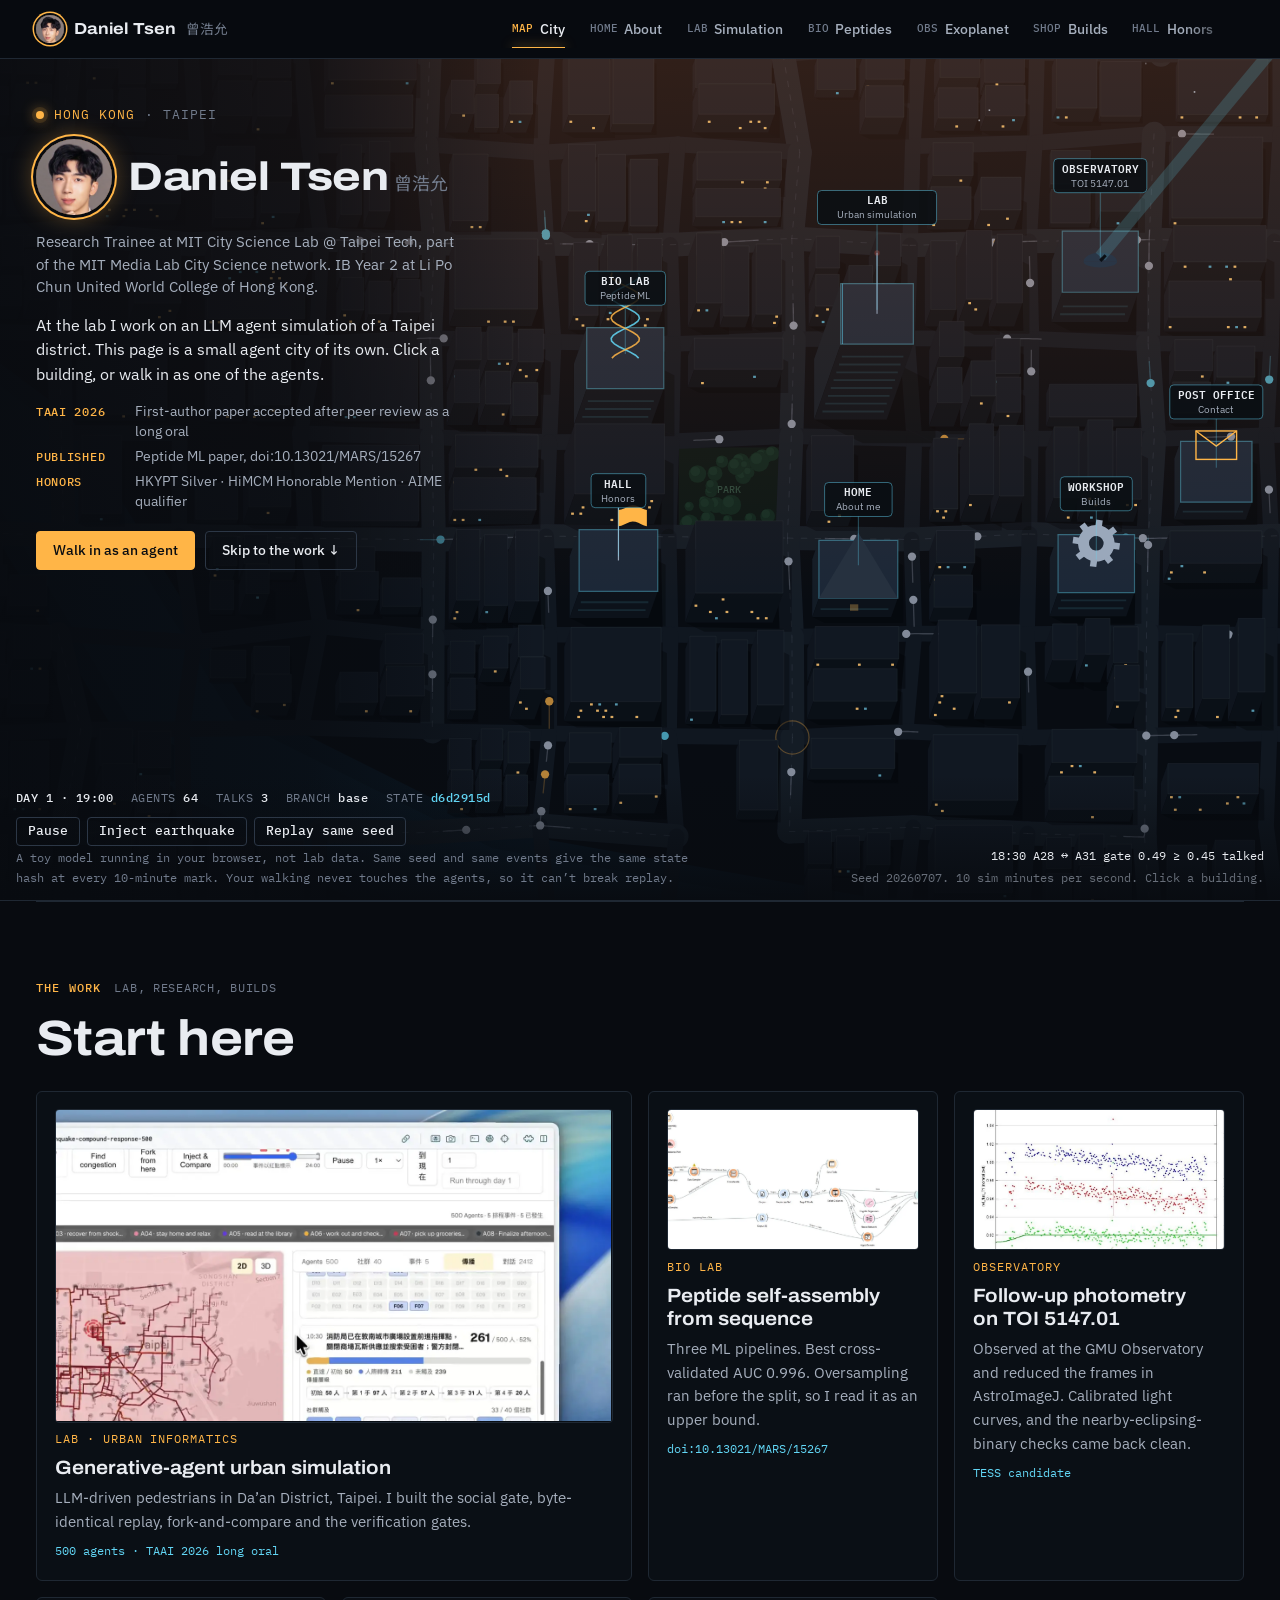
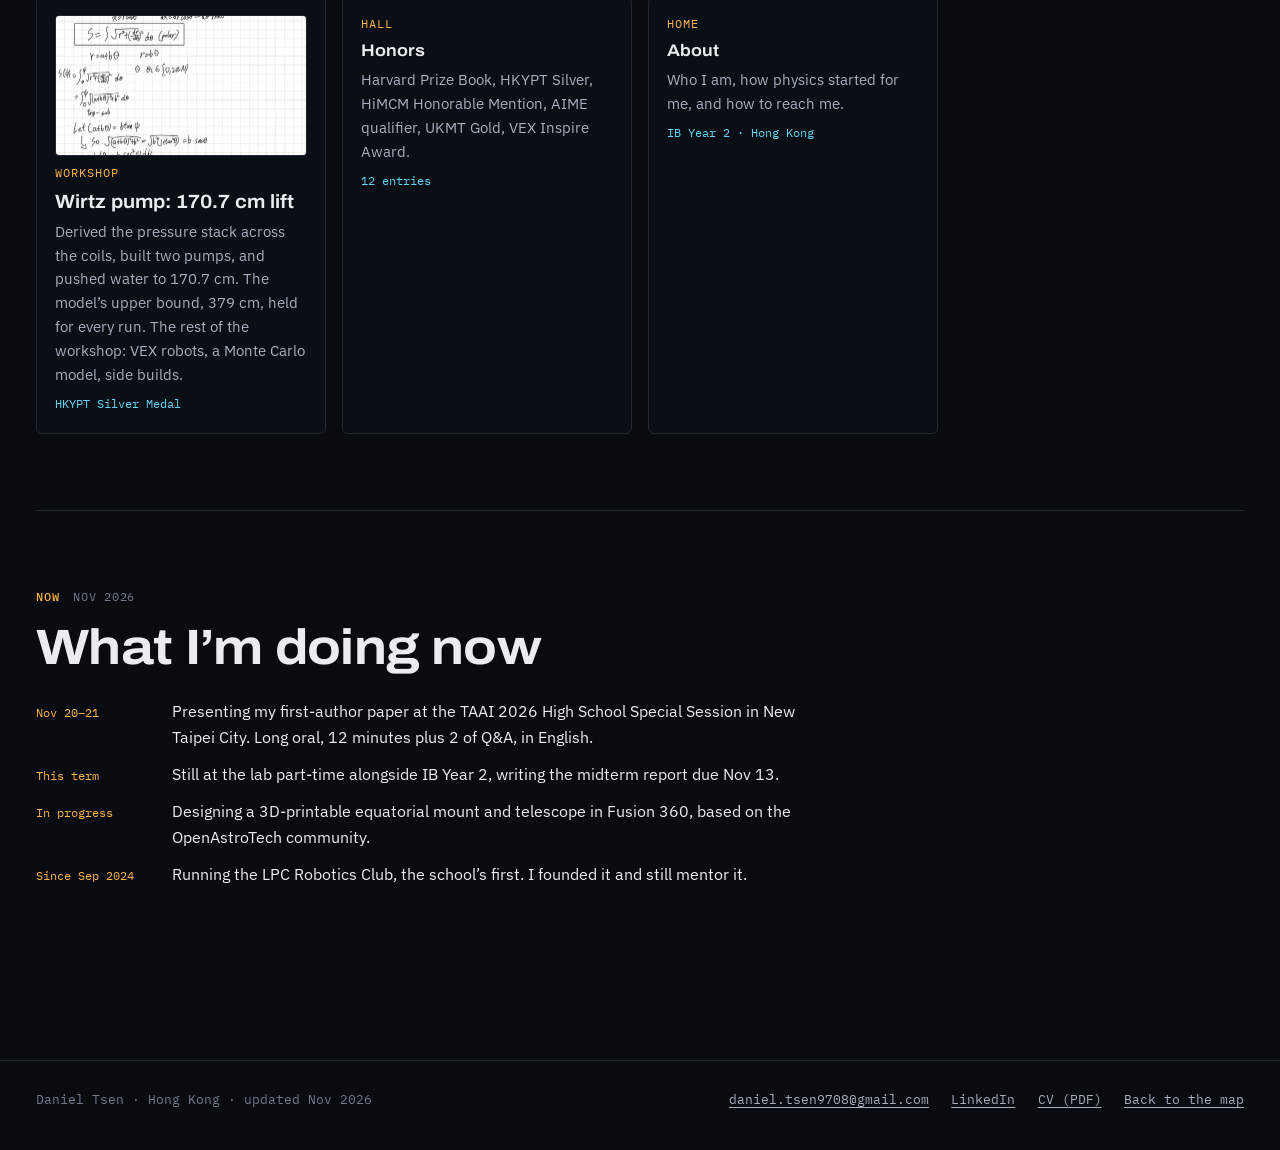
==== index.html @ c6591c85 "Add Harvard Prize Book (2025) to honors and CV Co-Authored-By: Claude Opus 5.5 <noreply@anthropic.co" ====
<!doctype html>
<html lang="en">
<head>
<meta charset="utf-8">
<meta name="viewport" content="width=device-width, initial-scale=1, viewport-fit=cover">
<title>Daniel Tsen</title>
<meta name="description" content="Daniel Tsen (曾浩允). Research Trainee at MIT City Science Lab @ Taipei Tech. LLM agent simulation paper accepted as a long oral at TAAI 2026; peptide ML paper published. A walkable city of my work.">
<meta name="theme-color" content="#080B10">
<meta property="og:type" content="website">
<meta property="og:title" content="Daniel Tsen">
<meta property="og:description" content="Daniel Tsen (曾浩允). Research Trainee at MIT City Science Lab @ Taipei Tech. LLM agent simulation paper accepted as a long oral at TAAI 2026; peptide ML paper published. A walkable city of my work.">
<meta property="og:url" content="https://hammerheadllama.github.io/">
<meta property="og:image" content="https://hammerheadllama.github.io/assets/img/og.jpg">
<meta property="og:image:width" content="1200">
<meta property="og:image:height" content="675">
<meta property="og:image:alt" content="Screen recording frame of the lab simulation with 500 agents">
<meta name="twitter:card" content="summary_large_image">
<link rel="canonical" href="https://hammerheadllama.github.io/">
<link rel="icon" href="data:image/svg+xml,%3Csvg%20xmlns%3D%22http%3A//www.w3.org/2000/svg%22%20viewBox%3D%220%200%2032%2032%22%3E%3Crect%20width%3D%2232%22%20height%3D%2232%22%20rx%3D%226%22%20fill%3D%22%23080B10%22/%3E%3Cpath%20d%3D%22M6%2011h20M6%2021h20M11%206v20M21%206v20%22%20stroke%3D%22%231F2833%22%20stroke-width%3D%222%22/%3E%3Ccircle%20cx%3D%2221%22%20cy%3D%2211%22%20r%3D%224%22%20fill%3D%22%23FFB547%22/%3E%3Ccircle%20cx%3D%2211%22%20cy%3D%2221%22%20r%3D%222.5%22%20fill%3D%22%2362D6F5%22/%3E%3C/svg%3E">
<link rel="preconnect" href="https://fonts.googleapis.com">
<link rel="preconnect" href="https://fonts.gstatic.com" crossorigin>
<link rel="stylesheet" href="https://fonts.googleapis.com/css2?family=Archivo:wdth,wght@100..125,500..800&family=IBM+Plex+Mono:wght@400;500;600&family=IBM+Plex+Sans:ital,wght@0,400;0,500;0,600;1,400&display=swap">
<link rel="stylesheet" href="https://fonts.googleapis.com/css2?family=Noto+Sans+TC:wght@400;500&display=swap&text=%E6%9B%BE%E6%B5%A9%E5%85%81%E8%98%87%E6%98%B1%E9%BD%8A%E5%AE%B6%E5%BA%AD%E6%94%B6%E6%94%AF%E8%AA%BF%E6%9F%A5">
<link rel="stylesheet" href="assets/css/site.css">
</head>
<body>
<a class="sr skip" href="#main">Skip to content</a>
<header class="top">
  <div class="top-in">
    <a class="brand" href="index.html" aria-label="Daniel Tsen, back to the city map"><img class="avatar" src="assets/img/me-face.webp" alt="" width="320" height="320"><b>Daniel Tsen</b><span lang="zh-Hant">曾浩允</span></a>
    <nav class="tabs" aria-label="Pages"><a href="index.html" aria-current="page"><i>MAP</i>City</a><a href="about.html"><i>HOME</i>About</a><a href="simulation.html"><i>LAB</i>Simulation</a><a href="peptides.html"><i>BIO</i>Peptides</a><a href="exoplanet.html"><i>OBS</i>Exoplanet</a><a href="builds.html"><i>SHOP</i>Builds</a><a href="honors.html"><i>HALL</i>Honors</a></nav>
  </div>
</header>
<div class="city-wrap" id="city-wrap">
  <div class="shade" aria-hidden="true"></div>
  <div class="intro">
    <p class="district">Hong Kong <span>· Taipei</span></p>
    <div class="me"><img src="assets/img/me-face.webp" alt="Daniel Tsen" width="320" height="320"><h1>Daniel Tsen<span class="zh" lang="zh-Hant">曾浩允</span></h1></div>
    <p class="role">Research Trainee at MIT City Science Lab @ Taipei Tech, part of the MIT Media Lab City Science network. IB Year 2 at Li Po Chun United World College of Hong Kong.</p>
    <p class="lede">At the lab I work on an LLM agent simulation of a Taipei district. This page is a small agent city of its own. Click a building, or walk in as one of the agents.</p>
    <ul class="proof">
      <li><a href="simulation.html"><b>TAAI 2026</b> First-author paper accepted after peer review as a long oral</a></li>
      <li><a href="peptides.html"><b>Published</b> Peptide ML paper, doi:10.13021/MARS/15267</a></li>
      <li><a href="honors.html"><b>Honors</b> HKYPT Silver · HiMCM Honorable Mention · AIME qualifier</a></li>
    </ul>
    <div class="cta"><button class="btn" id="walk-toggle" type="button" aria-pressed="false">Walk in as an agent</button><a class="btn ghost" href="#start">Skip to the work ↓</a></div>
    <p class="walk-hint" id="walk-hint" hidden><b>WALK MODE</b>Click or tap the map to walk. Arrow keys work too. Walk past other agents: if the social gate scores 0.45 or more, they stop and tell you something. Their lines are canned facts about me.</p>
  </div>
  <div class="canvas-box">
    <canvas id="city" tabindex="0" aria-label="Interactive city map. Press Enter to cycle through buildings, arrow keys to walk. The same pages are linked below the map and in the tabs at the top."></canvas>
    <div id="bpanel" role="region" aria-live="polite" aria-labelledby="bp-title" hidden>
      <button id="bp-close" type="button" aria-label="Close">×</button>
      <p id="bp-kicker"></p>
      <h2 id="bp-title"></h2>
      <p id="bp-text"></p>
      <p id="bp-stat"></p>
      <div class="bp-actions"><a class="btn" id="bp-enter" href="#">Enter</a><button class="btn ghost" id="bp-walk" type="button">Walk there</button></div>
    </div>
  </div>
  <div class="hud">
      <div class="hud-left">
        <div class="hud-stats"><b id="hud-clock">DAY 1 · 18:00</b><span>AGENTS <b id="hud-agents">52</b></span><span>TALKS <b id="hud-talks">0</b></span><span>BRANCH <b id="hud-branch">base</b></span><span>STATE <b id="hud-hash">00000000</b></span></div>
        <div class="hud-btns"><button class="btn small ghost" id="btn-play" type="button">Pause</button><button class="btn small ghost" id="btn-quake" type="button">Inject earthquake</button><button class="btn small ghost" id="btn-replay" type="button">Replay same seed</button><button class="btn small ghost" id="btn-base" type="button" hidden>Back to base</button></div>
        <p class="hud-note">A toy model running in your browser, not lab data. Same seed and same events give the same state hash at every 10-minute mark. Your walking never touches the agents, so it can’t break replay.</p>
      </div>
      <ul id="city-log"></ul>
    </div>
</div>
<main id="main" class="page">
  <section class="block" id="start" aria-labelledby="start-h">
    <div class="label"><b>The work</b>Lab, research, builds</div>
    <div class="body">
      <h2 id="start-h" class="sr">Start here</h2>
      <div class="directory">
        <a class="dir feature" href="simulation.html">
          <video data-auto muted loop playsinline preload="none" width="1280" height="720" poster="assets/video/sim-500-agents-poster.webp" aria-label="Screen recording of the lab simulation with 500 agents"><source src="assets/video/sim-500-agents.mp4" type="video/mp4"></video>
          <span class="k">LAB · URBAN INFORMATICS</span>
          <h3>Generative-agent urban simulation</h3>
          <p>LLM-driven pedestrians in Da’an District, Taipei. I built the social gate, byte-identical replay, fork-and-compare and the verification gates.</p>
          <span class="s">500 agents · TAAI 2026 long oral</span>
        </a>
        <a class="dir" href="peptides.html">
          <img src="assets/img/peptide-workflow.webp" width="1600" height="657" alt="" loading="lazy">
          <span class="k">BIO LAB</span>
          <h3>Peptide self-assembly from sequence</h3>
          <p>Three ML pipelines. Best cross-validated AUC 0.996. Oversampling ran before the split, so I read it as an upper bound.</p>
          <span class="s">doi:10.13021/MARS/15267</span>
        </a>
        <a class="dir" href="exoplanet.html">
          <img src="assets/img/exo-lightcurve.webp" width="722" height="700" alt="" loading="lazy">
          <span class="k">OBSERVATORY</span>
          <h3>Follow-up photometry on TOI 5147.01</h3>
          <p>Observed at the GMU Observatory and reduced the frames in AstroImageJ. Calibrated light curves, and the nearby-eclipsing-binary checks came back clean.</p>
          <span class="s">TESS candidate</span>
        </a>
        <a class="dir" href="builds.html#wirtz">
          <img src="assets/img/pump-notes-1.webp" width="1000" height="1293" alt="" loading="lazy">
          <span class="k">WORKSHOP</span>
          <h3>Wirtz pump: 170.7 cm lift</h3>
          <p>Derived the pressure stack across the coils, built two pumps, and pushed water to 170.7 cm. The model’s upper bound, 379 cm, held for every run. The rest of the workshop: VEX robots, a Monte Carlo model, side builds.</p>
          <span class="s">HKYPT Silver Medal</span>
        </a>
        <a class="dir compact" href="honors.html">
          <span class="k">HALL</span>
          <h3>Honors</h3>
          <p>Harvard Prize Book, HKYPT Silver, HiMCM Honorable Mention, AIME qualifier, UKMT Gold, VEX Inspire Award.</p>
          <span class="s">12 entries</span>
        </a>
        <a class="dir compact" href="about.html">
          <span class="k">HOME</span>
          <h3>About</h3>
          <p>Who I am, how physics started for me, and how to reach me.</p>
          <span class="s">IB Year 2 · Hong Kong</span>
        </a>
      </div>
    </div>
  </section>
  <section class="block" aria-labelledby="now-h">
    <div class="label"><b>Now</b>Nov 2026</div>
    <div class="body">
      <h2 id="now-h" class="sr">What I’m doing now</h2>
      <ul class="now">
        <li><span>Nov 20–21</span><p>Presenting my first-author paper at the TAAI 2026 High School Special Session in New Taipei City. Long oral, 12 minutes plus 2 of Q&amp;A, in English.</p></li>
        <li><span>This term</span><p>Still at the lab part-time alongside IB Year 2, writing the midterm report due Nov 13.</p></li>
        <li><span>In progress</span><p>Designing a 3D-printable equatorial mount and telescope in Fusion 360, based on the OpenAstroTech community.</p></li>
        <li><span>Since Sep 2024</span><p>Running the LPC Robotics Club, the school’s first. I founded it and still mentor it.</p></li>
      </ul>
    </div>
  </section>
</main>
<footer class="foot">
  <div class="foot-in">
    <span>Daniel Tsen · Hong Kong · updated Nov 2026</span>
    <span class="foot-links"><a href="mailto:daniel.tsen9708@gmail.com">daniel.tsen9708@gmail.com</a><a href="https://www.linkedin.com/in/daniel-tsen-28a840286/" data-placeholder rel="noopener">LinkedIn</a><a href="assets/Daniel-Tsen-CV.pdf">CV (PDF)</a><a href="index.html">Back to the map</a></span>
  </div>
</footer>
<dialog id="lightbox" aria-label="Enlarged figure"><button class="btn small ghost" type="button" data-close>Close</button><img alt=""><p></p></dialog>
<script src="assets/js/site.js" defer></script>
<script src="assets/js/city.js" defer></script>
</body>
</html>
---- assets/css/site.css ----
/* Layout concept: a city at night. Every page is a building on one street grid.
   Dark by design (single theme). Amber = you / interactive. Cyan = data. Red = events. */
:root{
  --ground:#080B10;
  --ground-2:#0C1016;
  --panel:rgba(12,16,22,.82);
  --panel-solid:#0E131A;
  --line:#1F2833;
  --line-2:#2C3746;
  --ink:#E9ECF1;
  --ink-2:#A6AFBD;
  --ink-3:#717B8C;
  --amber:#FFB547;
  --amber-soft:rgba(255,181,71,.12);
  --cyan:#62D6F5;
  --cyan-soft:rgba(98,214,245,.10);
  --red:#FF5C4D;
  --display:"Archivo","IBM Plex Sans",system-ui,sans-serif;
  --sans:"IBM Plex Sans","Noto Sans TC",system-ui,-apple-system,"Segoe UI",sans-serif;
  --mono:"IBM Plex Mono","Noto Sans TC",ui-monospace,SFMono-Regular,Menlo,Consolas,monospace;
  --step--1:.8125rem;
  --step-0:1rem;
  --step-1:1.1875rem;
  --step-2:1.5rem;
  --step-3:clamp(1.9rem,4vw,2.6rem);
  --step-4:clamp(2.3rem,6.2vw,4.6rem);
  --r:6px;
  --gutter:max(16px,env(safe-area-inset-left,0px));
  --gutter-r:max(16px,env(safe-area-inset-right,0px));
  color-scheme:dark;
}
*,*::before,*::after{box-sizing:border-box}
html{-webkit-text-size-adjust:100%;scroll-padding-top:120px}
body{margin:0;background:var(--ground);color:var(--ink);font-family:var(--sans);font-size:var(--step-0);line-height:1.62;-webkit-font-smoothing:antialiased;overflow-x:hidden}
body::before{content:"";position:fixed;inset:0 0 auto;height:env(safe-area-inset-top,0px);z-index:60;background:var(--ground)}
img,video{max-width:100%;height:auto;display:block}
a{color:var(--cyan);text-decoration-thickness:1px;text-underline-offset:.2em}
a:hover{color:var(--amber)}
:focus-visible{outline:2px solid var(--amber);outline-offset:3px;border-radius:3px}
[hidden]{display:none!important}
::selection{background:var(--amber);color:#0A0D11}
.sr{position:absolute;width:1px;height:1px;overflow:hidden;clip:rect(0 0 0 0);white-space:nowrap}
.mono{font-family:var(--mono)}
.num{font-family:var(--mono);font-variant-numeric:tabular-nums;white-space:nowrap}
#bg{position:fixed;inset:0;z-index:-1;pointer-events:none}
.vignette{position:fixed;inset:0;z-index:-1;pointer-events:none;background:radial-gradient(120% 80% at 50% 0%,transparent 40%,rgba(4,6,9,.75) 100%)}

/* ---------- Top bar & tabs ---------- */
.top{position:sticky;top:env(safe-area-inset-top,0px);z-index:50;background:rgba(8,11,16,.86);backdrop-filter:blur(10px);-webkit-backdrop-filter:blur(10px);border-bottom:1px solid var(--line)}
.top-in{max-width:1240px;margin:0 auto;padding-left:var(--gutter);padding-right:var(--gutter-r);padding-block:0;display:flex;align-items:center;gap:1.25rem;min-height:58px}
.brand{display:flex;align-items:center;gap:.6rem;text-decoration:none;color:var(--ink);flex:none}
.brand:hover{color:var(--ink)}
.pin{width:22px;height:22px;flex:none}
.brand b{font-family:var(--display);font-stretch:112%;font-weight:700;letter-spacing:.01em;font-size:1rem}
.brand span{font-family:var(--sans);color:var(--ink-3);font-size:.85rem}
.tabs{display:flex;gap:.15rem;overflow-x:auto;scrollbar-width:none;margin-left:auto;min-width:0;-webkit-mask-image:linear-gradient(90deg,#000 92%,transparent);mask-image:linear-gradient(90deg,#000 92%,transparent);padding-right:1.25rem}
.tabs::-webkit-scrollbar{display:none}
.tabs a{flex:none;display:flex;align-items:center;gap:.4rem;font-size:.875rem;font-weight:500;color:var(--ink-2);text-decoration:none;padding:.5rem .7rem;border-radius:4px;position:relative;white-space:nowrap}
.tabs a i{font-style:normal;font-family:var(--mono);font-size:.68rem;color:var(--ink-3)}
.tabs a:hover{color:var(--ink);background:rgba(255,255,255,.04)}
.tabs a[aria-current="page"]{color:var(--ink)}
.tabs a[aria-current="page"]::after{content:"";position:absolute;left:.7rem;right:.7rem;bottom:-1px;height:2px;background:var(--amber);box-shadow:0 0 12px rgba(255,181,71,.7)}
.tabs a[aria-current="page"] i{color:var(--amber)}
@media (max-width:820px){
  .top-in{flex-wrap:wrap;gap:0;min-height:0;padding-block:.4rem 0}
  .brand{padding-block:.35rem}
  .tabs{width:100%;margin-left:0;padding-bottom:.25rem;margin-right:calc(-1 * var(--gutter-r))}
  .tabs a{padding:.45rem .6rem;font-size:.84rem}
}

/* ---------- Page frame ---------- */
.page{max-width:1240px;margin:0 auto;padding-left:var(--gutter);padding-right:var(--gutter-r);padding-block:0 4rem}
.hero{padding-block:clamp(2.5rem,7vw,5rem) 2rem;display:grid;gap:1rem;max-width:62rem}
.district{margin:0;display:flex;align-items:center;gap:.6rem;font-family:var(--mono);font-size:var(--step--1);letter-spacing:.08em;text-transform:uppercase;color:var(--amber)}
.district::before{content:"";width:8px;height:8px;border-radius:50%;background:var(--amber);box-shadow:0 0 0 4px var(--amber-soft),0 0 14px var(--amber)}
.district span{color:var(--ink-3)}
h1,.h1{margin:0;font-family:var(--display);font-stretch:118%;font-weight:750;font-size:var(--step-4);line-height:1.02;letter-spacing:-.01em;text-wrap:balance}
h1 .zh{font-family:var(--sans);font-stretch:100%;font-weight:400;color:var(--ink-3);font-size:.5em;margin-left:.3em;letter-spacing:0;white-space:nowrap}
.lede{margin:0;font-size:clamp(1.08rem,1.6vw,1.3rem);line-height:1.5;color:var(--ink);max-width:46rem}
.meta{margin:0;font-family:var(--mono);font-size:var(--step--1);color:var(--ink-2);line-height:1.7;max-width:60rem}
.meta b{color:var(--ink);font-weight:500}

section.block{padding-block:2.75rem;border-top:1px solid var(--line);display:grid;grid-template-columns:13rem minmax(0,1fr);gap:1rem 2.5rem}
.block > .label{font-family:var(--mono);font-size:var(--step--1);color:var(--ink-3);letter-spacing:.06em;text-transform:uppercase;padding-top:.45rem}
.block > .label b{display:block;color:var(--cyan);font-weight:500;font-size:.95rem;letter-spacing:.02em;text-transform:none;margin-bottom:.15rem}
.block > .body{min-width:0;display:grid;gap:1.25rem;align-content:start}
.block > .full{grid-column:1 / -1;min-width:0}
h2{margin:0;font-family:var(--display);font-stretch:112%;font-weight:700;font-size:var(--step-3);line-height:1.1;letter-spacing:-.005em;text-wrap:balance}
h3{margin:0;font-family:var(--display);font-stretch:108%;font-weight:650;font-size:var(--step-2);line-height:1.2;text-wrap:balance}
p{margin:0}
.prose{display:grid;gap:.9rem;max-width:44rem}
.prose p{color:var(--ink)}
.muted{color:var(--ink-2)}
@media (max-width:820px){
  section.block{grid-template-columns:minmax(0,1fr);gap:.75rem;padding-block:2.25rem}
  .block > .label{padding-top:0}
}

/* ---------- Pieces ---------- */
.stats{display:grid;grid-template-columns:repeat(auto-fit,minmax(10.5rem,1fr));gap:1px;background:var(--line);border:1px solid var(--line);border-radius:var(--r);overflow:hidden}
.stat{background:var(--panel-solid);padding:1rem 1.1rem;display:grid;gap:.2rem}
.stat b{font-family:var(--display);font-stretch:115%;font-weight:700;font-size:clamp(1.5rem,3vw,2.1rem);line-height:1.1;color:var(--ink);font-variant-numeric:tabular-nums}
.stat span{font-size:.85rem;color:var(--ink-2);line-height:1.4}
.stat.sim b::after{content:"sim";font-family:var(--mono);font-size:.6rem;letter-spacing:.06em;color:var(--ink-3);border:1px solid var(--line-2);border-radius:3px;padding:.05rem .3rem;margin-left:.45rem;vertical-align:middle;font-stretch:100%;font-weight:400}

.chips{list-style:none;margin:0;padding:0;display:flex;flex-wrap:wrap;gap:.4rem}
.chips li{font-family:var(--mono);font-size:.78rem;line-height:1.4;color:var(--ink-2);border:1px solid var(--line-2);background:rgba(255,255,255,.02);padding:.2rem .55rem;border-radius:3px}

.panel{background:var(--panel);border:1px solid var(--line);border-radius:var(--r);padding:clamp(1rem,2.4vw,1.6rem);backdrop-filter:blur(6px);-webkit-backdrop-filter:blur(6px);min-width:0}
.grid2{display:grid;grid-template-columns:repeat(2,minmax(0,1fr));gap:1.25rem}
.grid3{display:grid;grid-template-columns:repeat(3,minmax(0,1fr));gap:1.25rem}
@media (max-width:900px){.grid3{grid-template-columns:minmax(0,1fr)}}
@media (max-width:760px){.grid2{grid-template-columns:minmax(0,1fr)}}

/* Log entries: dated stories */
.logs{display:grid;gap:1rem}
.log{border-left:2px solid var(--line-2);padding:.2rem 0 .2rem 1.1rem;display:grid;gap:.4rem;max-width:46rem}
.log time,.log .when{font-family:var(--mono);font-size:var(--step--1);color:var(--amber);letter-spacing:.04em}
.log h3{font-size:1.15rem}
.log p{color:var(--ink)}
.quote{margin:0;font-family:var(--display);font-stretch:110%;font-weight:600;font-size:clamp(1.25rem,2.6vw,1.7rem);line-height:1.3;color:var(--ink);border-left:3px solid var(--amber);padding-left:1rem;max-width:44rem}
.quote cite{display:block;margin-top:.5rem;font-family:var(--mono);font-size:var(--step--1);font-style:normal;font-weight:400;color:var(--ink-3)}
code,kbd{font-family:var(--mono);font-size:.88em;background:rgba(255,255,255,.05);border:1px solid var(--line);padding:.05em .35em;border-radius:3px;color:var(--ink)}

/* Fact rows */
.facts{margin:0;display:grid;grid-template-columns:8.5rem minmax(0,1fr);gap:.85rem 1.5rem;max-width:48rem}
.facts dt{font-family:var(--mono);font-size:var(--step--1);color:var(--ink-3);text-transform:uppercase;letter-spacing:.05em;padding-top:.15rem}
.facts dd{margin:0;min-width:0}
@media (max-width:560px){.facts{grid-template-columns:minmax(0,1fr);gap:.2rem}.facts dd{margin-bottom:.8rem}}

/* Figures */
figure{margin:0;min-width:0;display:grid;gap:.6rem;align-content:start}
figure img,figure video{width:100%;border:1px solid var(--line);border-radius:4px;background:var(--panel-solid)}
img[data-zoom]{cursor:zoom-in}
figcaption{font-size:.86rem;color:var(--ink-2);line-height:1.5;max-width:60ch}
figcaption b{font-family:var(--mono);font-weight:500;color:var(--cyan);margin-right:.45em}
.tag-sim{font-family:var(--mono);font-size:.7rem;letter-spacing:.05em;color:var(--ink-3);border:1px solid var(--line-2);border-radius:3px;padding:.05rem .35rem;margin-left:.35rem;white-space:nowrap}
.figrow{display:grid;gap:1.25rem;grid-template-columns:repeat(auto-fit,minmax(min(100%,17rem),1fr));align-items:start}

/* Buttons */
.btn{display:inline-flex;align-items:center;gap:.5rem;font:500 .9rem/1 var(--sans);color:#0A0D11;background:var(--amber);border:1px solid var(--amber);border-radius:4px;padding:.7rem 1rem;cursor:pointer;text-decoration:none;white-space:nowrap}
.btn:hover{color:#0A0D11;background:#FFC56E}
.btn.ghost{background:transparent;color:var(--ink);border-color:var(--line-2)}
.btn.ghost:hover{border-color:var(--amber);color:var(--amber)}
.btn.small{padding:.45rem .7rem;font-size:.8rem;font-family:var(--mono)}
.btn[aria-pressed="true"]{background:var(--amber-soft);color:var(--amber);border-color:var(--amber)}

/* Links list */
.links{list-style:none;margin:0;padding:0;display:flex;flex-wrap:wrap;gap:.5rem 1.4rem;font-family:var(--mono);font-size:.875rem}
.links .note{color:var(--ink-3)}

/* Next stop */
.next{margin-top:3rem;display:grid;grid-template-columns:repeat(auto-fit,minmax(min(100%,16rem),1fr));gap:1px;background:var(--line);border:1px solid var(--line);border-radius:var(--r);overflow:hidden}
.next a{background:var(--panel-solid);padding:1.2rem 1.3rem;text-decoration:none;color:var(--ink);display:grid;gap:.25rem}
.next a span{font-family:var(--mono);font-size:var(--step--1);color:var(--ink-3);letter-spacing:.05em;text-transform:uppercase}
.next a b{font-family:var(--display);font-stretch:110%;font-weight:700;font-size:1.2rem}
.next a:hover{background:#121922}
.next a:hover b{color:var(--amber)}

/* Footer */
.foot{border-top:1px solid var(--line);margin-top:2rem}
.foot-in{max-width:1240px;margin:0 auto;padding-left:var(--gutter);padding-right:var(--gutter-r);padding-block:1.75rem 2.5rem;display:flex;flex-wrap:wrap;gap:.75rem 2rem;align-items:center;justify-content:space-between;font-family:var(--mono);font-size:var(--step--1);color:var(--ink-3)}
.foot a{color:var(--ink-2)}

/* Lightbox */
#lightbox{border:0;padding:0;background:transparent;max-width:min(96vw,1400px);max-height:94vh;color:var(--ink)}
#lightbox::backdrop{background:rgba(4,6,9,.88);backdrop-filter:blur(4px)}
#lightbox img{max-height:84vh;width:auto;margin:0 auto;border-radius:4px;border:1px solid var(--line-2)}
#lightbox p{margin-top:.6rem;font-size:.9rem;color:var(--ink-2);text-align:center}
#lightbox button{position:fixed;top:max(12px,env(safe-area-inset-top,0px));right:max(12px,env(safe-area-inset-right,0px))}

/* ---------- Widgets ---------- */
.widget{border:1px solid rgba(98,214,245,.28);background:linear-gradient(180deg,rgba(98,214,245,.05),rgba(12,16,22,.88));border-radius:var(--r);padding:clamp(1rem,2.4vw,1.5rem);display:grid;gap:1rem;min-width:0}
.w-head{display:flex;flex-wrap:wrap;justify-content:space-between;gap:.4rem 1rem;font-family:var(--mono);font-size:var(--step--1);color:var(--ink-3);letter-spacing:.04em}
.w-head b{color:var(--cyan);font-weight:500;text-transform:uppercase;letter-spacing:.08em}
.w-note{font-family:var(--mono);font-size:.75rem;color:var(--ink-3)}
input[type=range]{width:100%;accent-color:var(--amber);height:22px}
input[type=text]{width:100%;font:500 .95rem var(--mono);color:var(--ink);background:#0A0E13;border:1px solid var(--line-2);border-radius:4px;padding:.65rem .75rem}
input[type=text]:focus{border-color:var(--amber);outline:none}
.sliders{display:grid;grid-template-columns:repeat(2,minmax(0,1fr));gap:.9rem 1.5rem}
@media (max-width:600px){.sliders{grid-template-columns:minmax(0,1fr)}}
.sliders label{display:grid;gap:.25rem;font-family:var(--mono);font-size:.8rem;color:var(--ink-2)}
.sliders label span{display:flex;justify-content:space-between}
.sliders output{color:var(--ink)}
.formula{font-family:var(--mono);font-size:.82rem;color:var(--ink-2);overflow-x:auto;white-space:nowrap;padding:.6rem .75rem;background:#0A0E13;border:1px solid var(--line);border-radius:4px}
.formula b{color:var(--ink)}
.meter{position:relative;height:14px;background:#0A0E13;border:1px solid var(--line-2);border-radius:3px;overflow:visible}
.meter .fill{position:absolute;inset:0 auto 0 0;width:0;background:var(--line-2);transition:width .2s,background .2s;border-radius:2px}
.pass .meter .fill{background:var(--amber);box-shadow:0 0 14px rgba(255,181,71,.6)}
.meter .thr{position:absolute;top:-6px;bottom:-6px;left:45%;width:2px;background:var(--red)}
.meter .thr span{position:absolute;top:-1.35rem;left:50%;transform:translateX(-50%);font-family:var(--mono);font-size:.7rem;color:var(--red)}
.verdict{font-family:var(--mono);font-size:.88rem;color:var(--ink-2);min-height:1.5em}
.pass .verdict{color:var(--amber)}
.presets{display:flex;flex-wrap:wrap;gap:.5rem}
.hash{font-family:var(--mono);font-size:.82rem;word-break:break-all;color:var(--cyan);background:#0A0E13;border:1px solid var(--line);border-radius:4px;padding:.6rem .75rem}
#h-state{font-family:var(--mono);font-size:.85rem}
#h-state.hit{color:var(--amber)} #h-state.miss{color:var(--ink-2)}
.kmers{list-style:none;margin:0;padding:0;display:flex;flex-wrap:wrap;gap:.35rem;max-height:13rem;overflow:auto}
.kmers li{font-family:var(--mono);font-size:.82rem;display:flex;gap:.35rem;align-items:baseline;border:1px solid rgba(98,214,245,.3);background:var(--cyan-soft);border-radius:3px;padding:.15rem .45rem;animation:pop .35s both}
.kmers li b{color:var(--ink);font-weight:500;letter-spacing:.06em}
.kmers li span{color:var(--ink-3);font-size:.72rem}
@keyframes pop{from{transform:translateY(4px)}to{transform:none}}
.seg{display:inline-flex;border:1px solid var(--line-2);border-radius:4px;overflow:hidden}
.seg button{font:500 .8rem var(--mono);color:var(--ink-2);background:transparent;border:0;padding:.45rem .8rem;cursor:pointer}
.seg button[aria-pressed="true"]{background:var(--amber);color:#0A0D11}
#transit{width:100%;height:clamp(300px,42vw,380px);display:block;border-radius:4px;background:radial-gradient(80% 90% at 20% 50%,#0E1520,#070A0E)}
@media (max-width:560px){#transit{height:440px}}
.readout{display:flex;flex-wrap:wrap;gap:.5rem 1.5rem;font-family:var(--mono);font-size:.85rem;color:var(--ink-2)}
.readout b{color:var(--ink);font-weight:500}

/* Steps (real sequences only) */
.steps{list-style:none;margin:0;padding:0;counter-reset:s;display:grid;gap:.75rem;max-width:46rem}
.steps li{counter-increment:s;display:grid;grid-template-columns:2.2rem minmax(0,1fr);gap:.75rem;align-items:baseline}
.steps li::before{content:counter(s,decimal-leading-zero);font-family:var(--mono);font-size:.8rem;color:var(--cyan);border:1px solid rgba(98,214,245,.35);border-radius:3px;text-align:center;padding:.05rem 0}

/* Tables */
.tbl{width:100%;border-collapse:collapse;font-size:.92rem}
.tbl-wrap{overflow-x:auto;border:1px solid var(--line);border-radius:var(--r)}
.tbl th,.tbl td{text-align:left;padding:.7rem .9rem;border-bottom:1px solid var(--line);vertical-align:baseline}
.tbl th{font-family:var(--mono);font-weight:500;font-size:.75rem;color:var(--ink-3);text-transform:uppercase;letter-spacing:.06em;background:var(--panel-solid)}
.tbl tr:last-child td{border-bottom:0}
.tbl td.n{font-family:var(--mono);font-variant-numeric:tabular-nums}

/* ---------- Home (city) ---------- */
.city-wrap{position:relative;height:calc(100svh - 58px - env(safe-area-inset-top,0px));min-height:600px;max-height:980px;overflow:hidden;border-bottom:1px solid var(--line);background:#080B10}
#city{display:block;touch-action:manipulation}
#city:focus-visible{outline:2px solid var(--amber);outline-offset:-2px}
.intro{position:absolute;top:clamp(1.5rem,5vh,3.5rem);left:max(24px,calc((100vw - 1240px)/2 + 16px));width:min(400px,34vw);display:grid;gap:.9rem;z-index:3;pointer-events:none}
.intro > *{pointer-events:auto}
.intro h1{font-size:clamp(2.2rem,4vw,3.4rem)}
.intro .lede{font-size:1.02rem;color:var(--ink)}
.intro .role{font-size:.95rem;color:var(--ink-2);margin:0;line-height:1.5}
.intro .cta{display:flex;flex-wrap:wrap;gap:.6rem;margin-top:.3rem}
.hud{position:absolute;left:0;right:0;bottom:0;z-index:3;display:flex;flex-wrap:wrap;align-items:flex-end;justify-content:space-between;gap:.6rem 1rem;padding-left:var(--gutter);padding-right:var(--gutter-r);padding-block:.8rem;background:linear-gradient(0deg,rgba(8,11,16,.94),rgba(8,11,16,0));pointer-events:none}
.hud > *{pointer-events:auto}
.hud-stats{display:flex;flex-wrap:wrap;gap:.3rem 1.1rem;font-family:var(--mono);font-size:.76rem;color:var(--ink-3);letter-spacing:.04em}
.hud-stats b{color:var(--ink);font-weight:500}
#hud-hash{color:var(--cyan)}
.hud-btns{display:flex;flex-wrap:wrap;gap:.4rem;margin-top:.45rem}
.hud-left{display:grid;gap:.15rem}
.hud-note{font-family:var(--mono);font-size:.75rem;color:var(--ink-3);max-width:44rem}
#city-log{list-style:none;margin:0;padding:0;font-family:var(--mono);font-size:.75rem;color:var(--ink-2);text-align:right;display:grid;gap:.15rem;max-width:min(520px,100%)}
#city-log li:first-child{color:var(--ink)}
#city-log li:not(:first-child){opacity:.6}
.walk-hint{margin:0;font-size:.85rem;line-height:1.45;color:var(--ink);background:rgba(10,14,19,.92);border:1px solid var(--amber);border-radius:var(--r);padding:.7rem .85rem}
.walk-hint b{color:var(--amber);font-family:var(--mono);font-weight:500;font-size:.75rem;letter-spacing:.06em;display:block;margin-bottom:.2rem}
#bpanel{position:absolute;z-index:4;top:clamp(1.5rem,5vh,3.5rem);left:max(24px,calc((100vw - 1240px)/2 + 16px));width:min(400px,34vw);background:var(--panel-solid);border:1px solid var(--amber);border-radius:var(--r);padding:1.1rem 1.15rem 1.15rem;display:grid;gap:.6rem;box-shadow:0 18px 50px rgba(0,0,0,.55),0 0 0 4px rgba(255,181,71,.07)}
#bpanel.pop{animation:panel .28s cubic-bezier(.2,.8,.2,1)}
@keyframes panel{from{transform:translateY(8px) scale(.98)}to{transform:none}}
#bp-kicker{font-family:var(--mono);font-size:.72rem;letter-spacing:.08em;color:var(--amber)}
#bp-title{font-size:1.25rem}
#bp-text{font-size:.92rem;color:var(--ink)}
#bp-stat{font-family:var(--mono);font-size:.78rem;color:var(--cyan)}
.bp-actions{display:flex;flex-wrap:wrap;gap:.5rem;margin-top:.2rem}
#bp-close{position:absolute;top:.5rem;right:.5rem;background:transparent;border:0;color:var(--ink-3);font-size:1.3rem;line-height:1;cursor:pointer;padding:.3rem .45rem}
#bp-close:hover{color:var(--amber)}
.city-wrap.walking #city{cursor:crosshair}
@media (max-width:999px){
  .city-wrap{height:auto;min-height:0;max-height:none;display:flex;flex-direction:column}
  .intro{position:static;width:auto;padding-left:var(--gutter);padding-right:var(--gutter-r);padding-block:1.6rem 1rem}
  .canvas-box{position:relative;height:min(calc(100svh - 150px),560px);min-height:360px}
  .hud .btn.small{min-height:40px}
  #bp-close{min-width:44px;min-height:44px}
  .hud{position:static;background:none;padding-block:.6rem 1rem}
  #city-log{text-align:left}
  #bpanel{position:fixed;top:auto;bottom:max(12px,env(safe-area-inset-bottom,0px));left:var(--gutter);right:var(--gutter-r);width:auto;z-index:70}
  .shade{display:none}
}
.shade{position:absolute;inset:0;z-index:2;pointer-events:none;background:linear-gradient(90deg,rgba(8,11,16,.92) 0,rgba(8,11,16,.7) 24%,rgba(8,11,16,0) 42%)}
@media (min-width:1000px){.canvas-box{position:absolute;inset:0}}
.canvas-box{overflow:hidden}

.directory{display:grid;grid-template-columns:repeat(auto-fill,minmax(min(100%,17rem),1fr));gap:1rem}
.dir{position:relative;display:grid;align-content:start;gap:.45rem;text-decoration:none;color:var(--ink);background:var(--panel);border:1px solid var(--line);border-radius:var(--r);padding:1.1rem 1.15rem 1.2rem;transition:border-color .2s,transform .2s;overflow:hidden}
.dir:hover{border-color:var(--amber);color:var(--ink);transform:translateY(-2px)}
.dir .k{font-family:var(--mono);font-size:.72rem;letter-spacing:.08em;color:var(--amber)}
.dir h3{font-size:1.2rem}
.dir p{font-size:.92rem;color:var(--ink-2)}
.dir .s{font-family:var(--mono);font-size:.76rem;color:var(--cyan)}
.dir video,.dir img{border-radius:4px;border:1px solid var(--line);aspect-ratio:16/9;object-fit:cover;width:100%}
.dir.feature{grid-column:span 2}
@media (max-width:700px){.dir.feature{grid-column:auto}}
.now{list-style:none;margin:0;padding:0;display:grid;gap:.7rem;max-width:48rem}
.now li{display:grid;grid-template-columns:7.5rem minmax(0,1fr);gap:1rem;align-items:baseline}
.now li span{font-family:var(--mono);font-size:.78rem;color:var(--amber)}
@media (max-width:560px){.now li{grid-template-columns:minmax(0,1fr);gap:.1rem}}

/* ---------- About ---------- */
.portrait{position:relative;aspect-ratio:4/5;width:100%;max-width:340px;border-radius:var(--r);overflow:hidden;border:1px solid var(--line-2);background:radial-gradient(90% 80% at 50% 20%,#162030,#0A0E13)}
.portrait img{width:100%;height:100%;object-fit:cover}
.portrait .mono-fallback{position:absolute;inset:0;display:grid;place-items:center;align-content:center;gap:.6rem;text-align:center;color:var(--ink-3);font-family:var(--mono);font-size:.75rem}
.portrait .mono-fallback b{font-family:var(--display);font-stretch:125%;font-weight:800;font-size:4.5rem;color:var(--ink);letter-spacing:.02em}
.portrait::after{content:"";position:absolute;inset:0;pointer-events:none;box-shadow:inset 0 0 0 1px rgba(255,181,71,.15)}
.about-top{display:grid;grid-template-columns:minmax(0,340px) minmax(0,1fr);gap:clamp(1.5rem,4vw,3.5rem);align-items:start;padding-block:clamp(2.5rem,6vw,4.5rem) 2.5rem}
@media (max-width:760px){.about-top{grid-template-columns:minmax(0,1fr)}.portrait{max-width:260px}}
.mail{display:flex;flex-wrap:wrap;align-items:center;gap:.75rem 1rem}
.mail a{font-family:var(--mono);font-size:clamp(1rem,2.6vw,1.35rem);word-break:break-all}

/* ---------- Builds ---------- */
.filters{display:flex;flex-wrap:wrap;gap:.4rem;align-items:center}
.filters .count{font-family:var(--mono);font-size:.78rem;color:var(--ink-3);margin-left:.4rem}
.cards{display:grid;grid-template-columns:repeat(auto-fill,minmax(min(100%,22rem),1fr));gap:1.25rem;align-items:start}
.card{background:var(--panel);border:1px solid var(--line);border-radius:var(--r);padding:1.25rem 1.3rem 1.35rem;display:grid;gap:.75rem;min-width:0}
.card.wide{grid-column:1 / -1}
.card .k{font-family:var(--mono);font-size:.72rem;letter-spacing:.06em;color:var(--ink-3);display:flex;flex-wrap:wrap;gap:.3rem .8rem}
.card .k b{color:var(--amber);font-weight:500}
.card p{font-size:.95rem}
.card .held{font-size:.86rem;color:var(--ink-2);border-left:2px solid var(--line-2);padding-left:.8rem}
.thumbs{display:grid;grid-template-columns:repeat(auto-fit,minmax(min(100%,9rem),1fr));gap:.6rem}
.thumbs img{aspect-ratio:3/4;object-fit:cover;width:100%;border-radius:4px;border:1px solid var(--line)}
.thumbs.land img{aspect-ratio:4/3}

/* ---------- Honors board ---------- */
.board{background:#06080B;border:1px solid var(--line-2);border-radius:var(--r);overflow:hidden;box-shadow:inset 0 0 0 4px #0B0F14}
.board-head{display:flex;flex-wrap:wrap;justify-content:space-between;gap:.5rem 1rem;padding:.9rem 1.1rem;border-bottom:1px solid var(--line-2);font-family:var(--mono);font-size:.78rem;color:var(--amber);letter-spacing:.1em;text-transform:uppercase}
.board-head span{color:var(--ink-3)}
.board table{width:100%;border-collapse:collapse}
.board th{font-family:var(--mono);font-size:.7rem;font-weight:500;color:var(--ink-3);text-align:left;letter-spacing:.1em;text-transform:uppercase;padding:.65rem 1.1rem;border-bottom:1px solid var(--line)}
.board td{padding:.85rem 1.1rem;border-bottom:1px solid #141A22;vertical-align:baseline}
.board tr:last-child td{border-bottom:0}
.board tbody tr{transition:background .15s}
.board tbody tr:hover,.board tbody tr:focus-within{background:rgba(255,181,71,.05)}
.board .yr{font-family:var(--mono);font-size:.82rem;color:var(--ink-2);white-space:nowrap;font-variant-numeric:tabular-nums}
.board .ev{font-weight:500}
.board .ev small{display:block;font-weight:400;color:var(--ink-3);font-size:.82rem}
.flap{font-family:var(--mono);font-weight:500;color:var(--amber);letter-spacing:.06em;text-transform:uppercase;font-size:.86rem}
@media (max-width:640px){
  .board thead{display:none}
  .board tr{display:grid;grid-template-columns:4.5rem minmax(0,1fr);gap:.15rem .75rem;padding:.8rem 1rem;border-bottom:1px solid #141A22}
  .board td{padding:0;border:0}
  .board td.res{grid-column:2}
}

@media (prefers-reduced-motion:reduce){*,*::before,*::after{animation:none!important;transition:none!important;scroll-behavior:auto!important}}
.skip:focus{position:fixed;top:8px;left:8px;width:auto;height:auto;clip:auto;z-index:100;background:var(--amber);color:#0A0D11;padding:.5rem .8rem;border-radius:4px;white-space:normal}
#bp-title{font-size:1.25rem}

/* review fixes */
.panel-open .intro{visibility:hidden}
.proof{list-style:none;margin:.1rem 0 0;padding:0;display:grid;gap:.35rem}
.proof a{display:flex;gap:.6rem;align-items:baseline;text-decoration:none;color:var(--ink-2);font-size:.88rem;line-height:1.4}
.proof a:hover{color:var(--ink)}
.proof b{flex:none;min-width:5.6rem;font-family:var(--mono);font-weight:500;font-size:.72rem;letter-spacing:.06em;text-transform:uppercase;color:var(--amber)}
.dir.compact h3{font-size:1.05rem}
.figrow img{max-height:34rem;object-fit:contain}
.card[id]{scroll-margin-top:130px}
@media (max-width:999px){.proof b{min-width:5rem}}
.tbl{min-width:36rem}

/* ============ v3: editorial pass ============ */
/* Sections read as one column: small kicker, big heading, wide figures. */
section.block{grid-template-columns:minmax(0,1fr);gap:1rem;padding-block:clamp(2.75rem,6vw,4.75rem)}
.block > .label{padding-top:0;display:flex;flex-wrap:wrap;gap:.2rem .8rem;align-items:baseline;font-size:.75rem;letter-spacing:.06em}
.block > .label b{display:inline;margin:0;color:var(--amber);font-size:.75rem;letter-spacing:.1em;text-transform:uppercase;font-weight:500}
.block > .body{gap:1.6rem}
.block .body > h2.sr,.block .body > h2{position:static;width:auto;height:auto;overflow:visible;clip:auto;white-space:normal;font-size:clamp(1.9rem,4.4vw,3.1rem);line-height:1.04;letter-spacing:-.012em;max-width:22ch}
.prose{font-size:1.06rem}
.prose p{line-height:1.68}
h3{font-size:clamp(1.15rem,2vw,1.4rem)}

/* avatar + agent-style name block */
.brand .avatar{width:28px;height:28px;border-radius:50%;object-fit:cover;object-position:50% 30%;box-shadow:0 0 0 2px var(--ground),0 0 0 3.5px var(--amber)}
.me{display:flex;align-items:center;gap:1rem}
.me img{width:clamp(56px,6vw,76px);height:clamp(56px,6vw,76px);border-radius:50%;object-fit:cover;object-position:50% 28%;flex:none;box-shadow:0 0 0 3px var(--ground),0 0 0 5px var(--amber),0 0 26px rgba(255,181,71,.45)}
.cta-row{display:flex;flex-wrap:wrap;gap:.6rem}
.foot-links{display:flex;flex-wrap:wrap;gap:.4rem 1.4rem}

/* About portrait */
.portrait{aspect-ratio:auto;max-width:360px;margin:0;border:0;background:none;border-radius:10px;overflow:hidden;position:relative;box-shadow:0 30px 60px rgba(0,0,0,.45)}
.portrait img{width:100%;height:auto;display:block;filter:saturate(.95) contrast(1.02)}
.portrait::after{content:"";position:absolute;inset:0;border-radius:10px;box-shadow:inset 0 0 0 1px rgba(255,181,71,.22);background:linear-gradient(180deg,transparent 65%,rgba(8,11,16,.35))}
.about-top{align-items:center}

/* Off the clock */
.hobbies{display:grid;grid-template-columns:repeat(4,minmax(0,1fr));gap:1rem;grid-auto-flow:dense}
.hob{position:relative;background:linear-gradient(160deg,#111821,#0B0F14);border:1px solid var(--line);border-radius:10px;padding:1.2rem 1.2rem 1.3rem;display:grid;gap:.4rem;align-content:end;min-height:12rem;overflow:hidden;transition:transform .25s,border-color .25s}
.hob:hover{transform:translateY(-3px) rotate(-.3deg);border-color:var(--amber)}
.hob-wide{grid-column:span 2;grid-row:span 2;align-content:start}
.hob-photo{grid-row:span 2;padding:0;align-content:stretch}
.hob-photo img{width:100%;height:100%;object-fit:cover;min-height:18rem}
.hob-photo .hob-k,.hob-photo h3{position:absolute;left:1.1rem;z-index:1;margin:0}
.hob-photo .hob-k{bottom:3.1rem}.hob-photo h3{bottom:1.1rem}
.hob-photo::after{content:"";position:absolute;inset:40% 0 0;background:linear-gradient(0deg,rgba(8,11,16,.92),transparent);pointer-events:none}
.hob-big{margin:0;font-family:var(--display);font-stretch:125%;font-weight:800;font-size:clamp(1.8rem,3.4vw,2.6rem);line-height:1;letter-spacing:-.01em;background:linear-gradient(90deg,var(--amber),#FFD9A0);-webkit-background-clip:text;background-clip:text;color:transparent}
.hob-k{margin:0;font-family:var(--mono);font-size:.72rem;letter-spacing:.08em;text-transform:uppercase;color:var(--cyan)}
.hob .muted{font-size:.9rem}
.hob-video{display:grid;gap:.4rem}
.hob-video video{width:100%;border-radius:6px;border:1px solid var(--line-2)}
@media (max-width:900px){.hobbies{grid-template-columns:repeat(2,minmax(0,1fr))}.hob-wide{grid-column:1 / -1;grid-row:auto}.hob-photo{grid-row:span 2}}
@media (max-width:520px){.hobbies{grid-template-columns:minmax(0,1fr)}.hob-photo{grid-row:auto}}

/* Workshop photo reel */
.reel{position:relative;overflow:hidden;padding-block:.5rem 2rem;-webkit-mask-image:linear-gradient(90deg,transparent,#000 6%,#000 94%,transparent);mask-image:linear-gradient(90deg,transparent,#000 6%,#000 94%,transparent)}
.reel-track{display:flex;gap:14px;width:max-content;animation:reel 70s linear infinite}
.reel-dup{display:contents}
.reel img{height:clamp(170px,22vw,250px);width:auto;border-radius:8px;border:1px solid var(--line);background:#fff;object-fit:cover}
.reel:hover .reel-track{animation-play-state:paused}
@keyframes reel{to{transform:translateX(-50%)}}
@media (prefers-reduced-motion:reduce){.reel{overflow-x:auto}.reel-dup{display:none}}

/* Feature sections */
.split{display:grid;grid-template-columns:minmax(0,1.15fr) minmax(0,1fr);gap:clamp(1.25rem,3vw,2.75rem);align-items:start}
.stack{display:grid;gap:1.1rem;min-width:0}
@media (max-width:900px){.split{grid-template-columns:minmax(0,1fr)}}
.split .prose h3{margin-top:.2rem}
.gallery{display:grid;gap:.9rem;min-width:0}
.gallery.g2{grid-template-columns:repeat(2,minmax(0,1fr))}
.gallery.g3{grid-template-columns:repeat(3,minmax(0,1fr))}
.gallery.g4{grid-template-columns:repeat(4,minmax(0,1fr))}
@media (max-width:760px){.gallery.g3,.gallery.g4{grid-template-columns:repeat(2,minmax(0,1fr))}}
.shot{margin:0;display:grid;gap:.4rem;align-content:start}
.shot img{width:100%;aspect-ratio:3/4;object-fit:cover;border-radius:6px;border:1px solid var(--line);background:#fff;transition:transform .3s}
.shot:hover img{transform:scale(1.015)}
.shot.chart img{aspect-ratio:auto;object-fit:contain;padding:.4rem}
.gallery.g3 .shot img{aspect-ratio:auto}
.shot figcaption{font-size:.8rem;color:var(--ink-3)}
.formula.big{font-size:clamp(1rem,2vw,1.25rem);padding:1rem 1.1rem;color:var(--ink);white-space:normal}
.feature + .feature{border-top-style:dashed}
.feature .stats{grid-template-columns:repeat(auto-fit,minmax(9rem,1fr))}

/* Peptide hero animation */
.hero-canvas{margin:.5rem 0 0;display:grid;gap:.35rem}
#pep-hero{width:100%;height:clamp(140px,18vw,210px);display:block;border-radius:8px;background:radial-gradient(60% 90% at 50% 50%,rgba(98,214,245,.07),transparent)}
.hob-wide:not(:has(.hob-video.on)){grid-row:auto}
.card .thumbs img{max-height:240px}
.intro .me h1{font-size:clamp(2rem,3.1vw,2.9rem);white-space:nowrap}
.intro .me h1 .zh{font-size:.45em}
@media (min-width:1000px){.intro{width:min(430px,35vw)}}
.hob-lang{grid-column:span 2;min-height:0;display:flex;flex-wrap:wrap;align-items:baseline;gap:.4rem 1.2rem}
.hob-lang .muted{flex:1 1 20rem}
.feature .stat b{white-space:nowrap;font-size:clamp(1.4rem,2.4vw,1.9rem)}
.hob-chair{grid-row:span 2;align-content:start;gap:.5rem}
.hob-chair video{max-height:26rem;object-fit:cover}
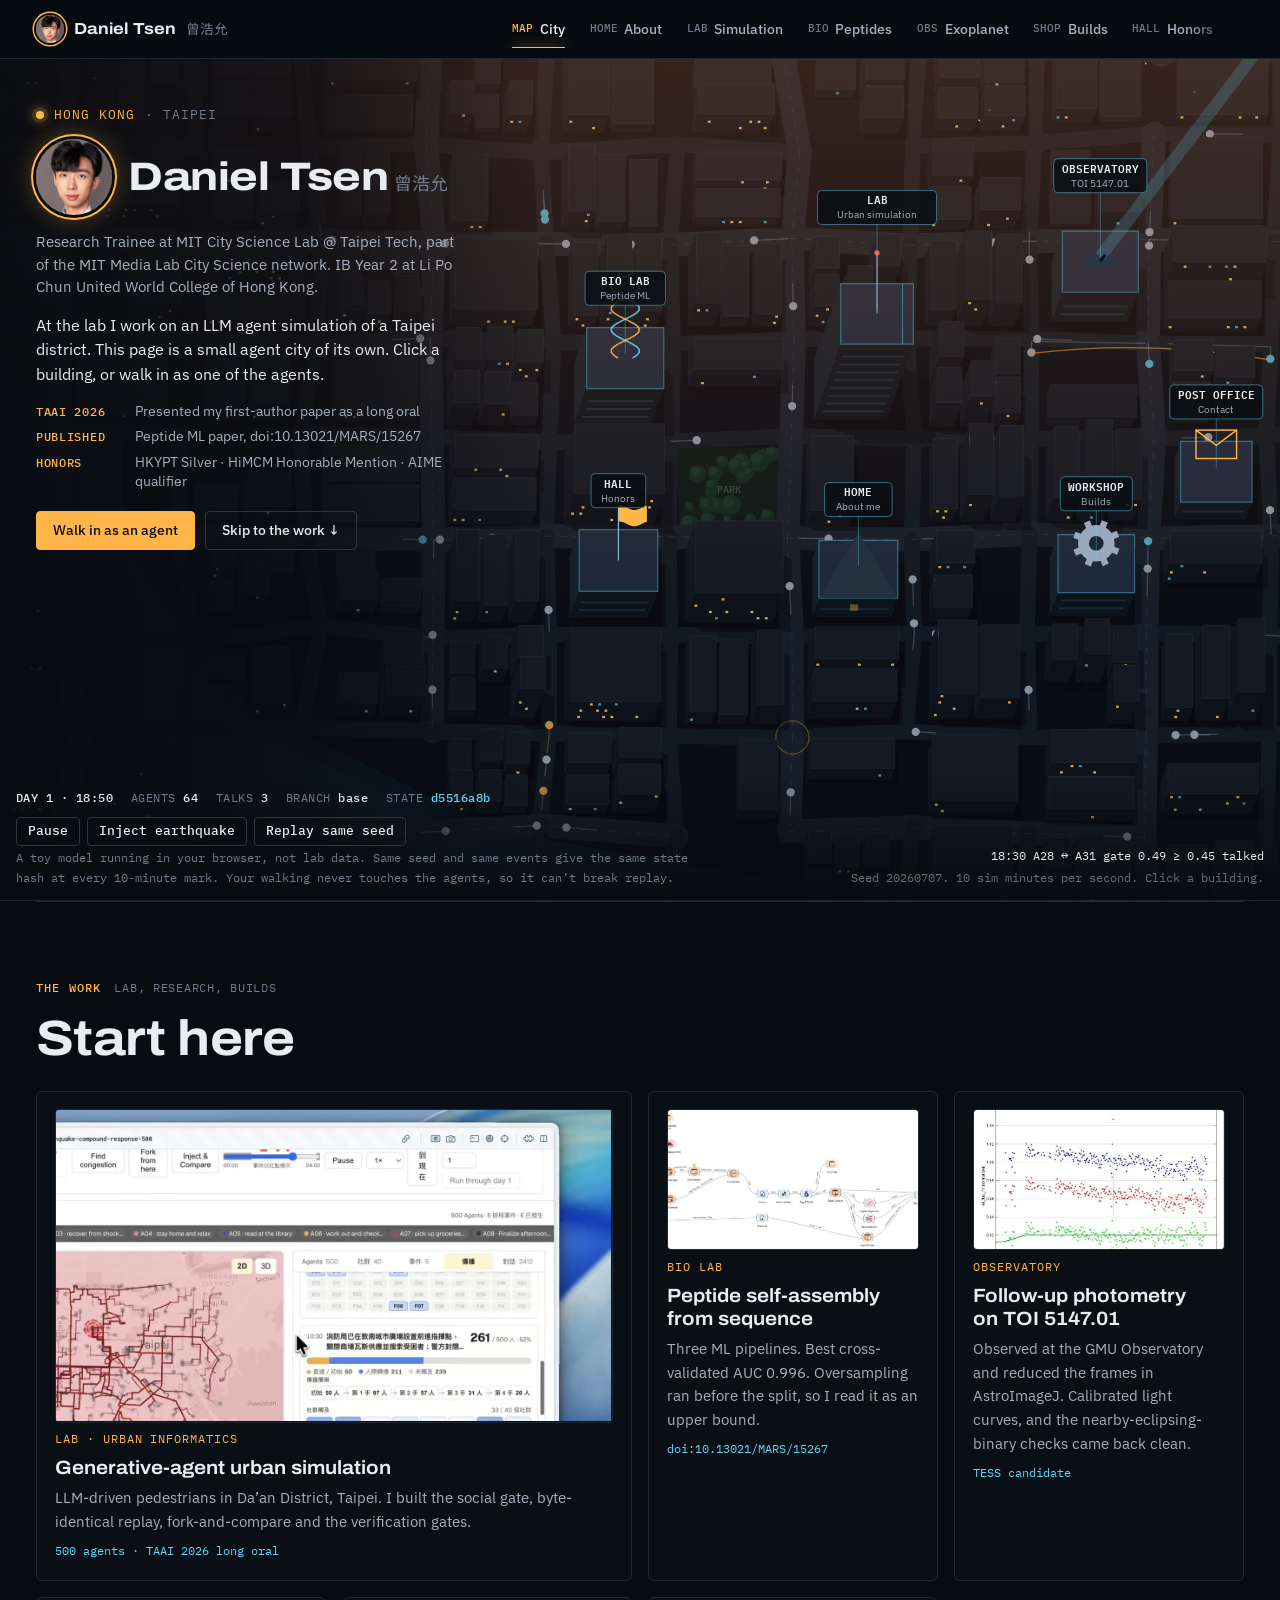
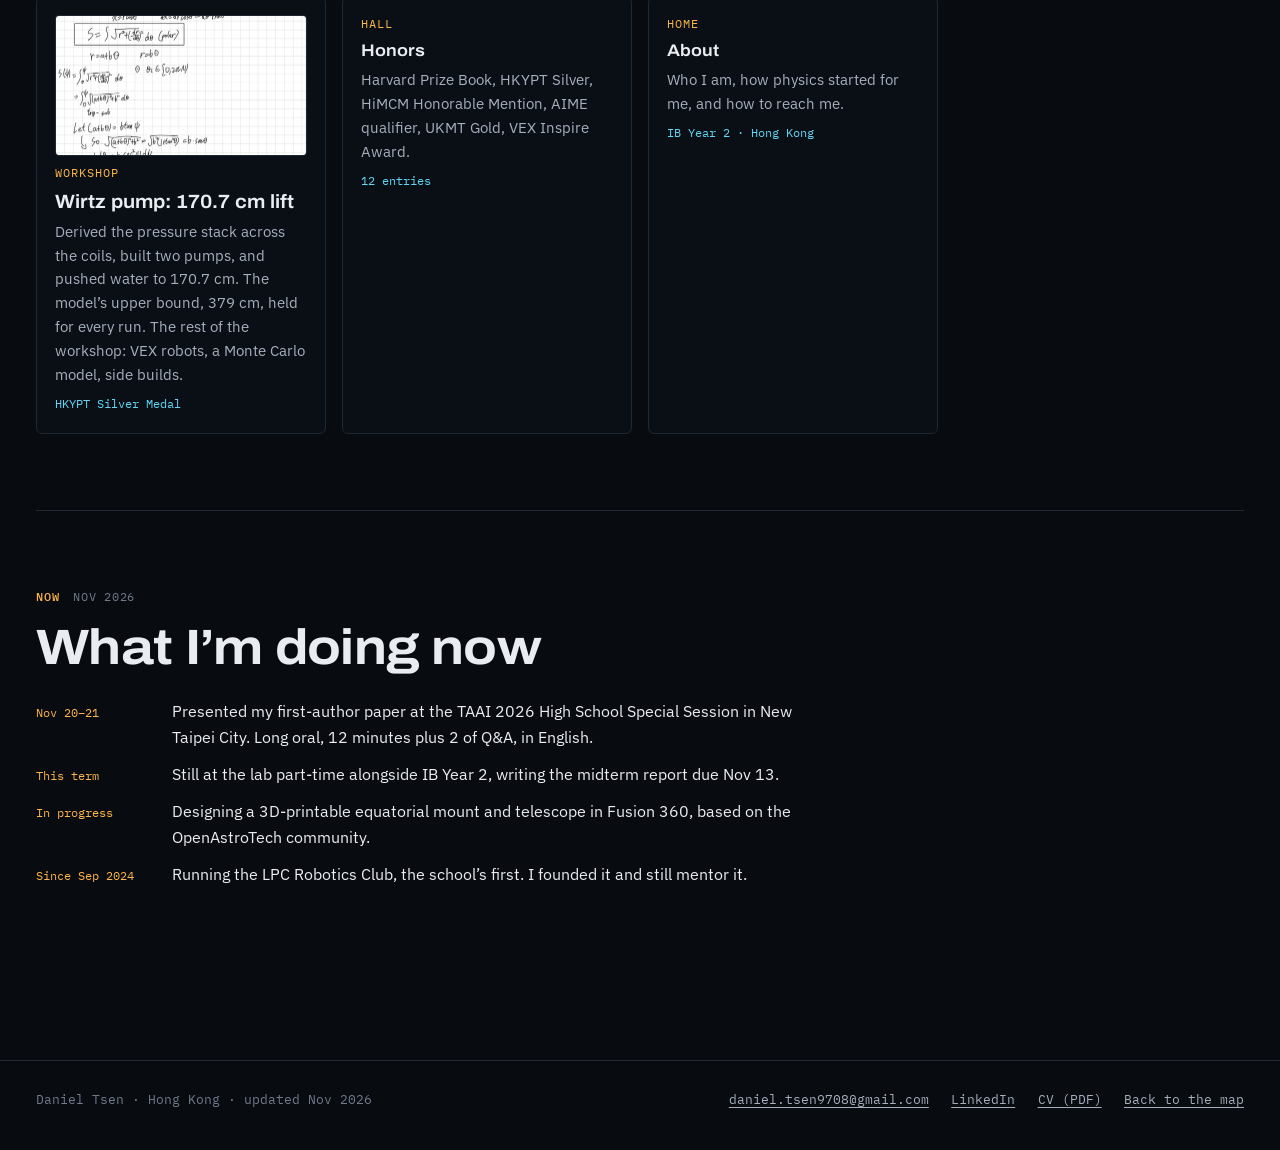
==== commit 367649ab: "Add TAAI 2026 talk photos and certificate; mark paper as presented Co-Authored-By: Claude Opus 5.5 <" ====
--- a/index.html
+++ b/index.html
@@ -4,11 +4,11 @@
 <meta charset="utf-8">
 <meta name="viewport" content="width=device-width, initial-scale=1, viewport-fit=cover">
 <title>Daniel Tsen</title>
-<meta name="description" content="Daniel Tsen (曾浩允). Research Trainee at MIT City Science Lab @ Taipei Tech. LLM agent simulation paper accepted as a long oral at TAAI 2026; peptide ML paper published. A walkable city of my work.">
+<meta name="description" content="Daniel Tsen (曾浩允). Research Trainee at MIT City Science Lab @ Taipei Tech. LLM agent simulation paper presented as a long oral at TAAI 2026; peptide ML paper published. A walkable city of my work.">
 <meta name="theme-color" content="#080B10">
 <meta property="og:type" content="website">
 <meta property="og:title" content="Daniel Tsen">
-<meta property="og:description" content="Daniel Tsen (曾浩允). Research Trainee at MIT City Science Lab @ Taipei Tech. LLM agent simulation paper accepted as a long oral at TAAI 2026; peptide ML paper published. A walkable city of my work.">
+<meta property="og:description" content="Daniel Tsen (曾浩允). Research Trainee at MIT City Science Lab @ Taipei Tech. LLM agent simulation paper presented as a long oral at TAAI 2026; peptide ML paper published. A walkable city of my work.">
 <meta property="og:url" content="https://hammerheadllama.github.io/">
 <meta property="og:image" content="https://hammerheadllama.github.io/assets/img/og.jpg">
 <meta property="og:image:width" content="1200">
@@ -39,7 +39,7 @@
     <p class="role">Research Trainee at MIT City Science Lab @ Taipei Tech, part of the MIT Media Lab City Science network. IB Year 2 at Li Po Chun United World College of Hong Kong.</p>
     <p class="lede">At the lab I work on an LLM agent simulation of a Taipei district. This page is a small agent city of its own. Click a building, or walk in as one of the agents.</p>
     <ul class="proof">
-      <li><a href="simulation.html"><b>TAAI 2026</b> First-author paper accepted after peer review as a long oral</a></li>
+      <li><a href="simulation.html"><b>TAAI 2026</b> Presented my first-author paper as a long oral</a></li>
       <li><a href="peptides.html"><b>Published</b> Peptide ML paper, doi:10.13021/MARS/15267</a></li>
       <li><a href="honors.html"><b>Honors</b> HKYPT Silver · HiMCM Honorable Mention · AIME qualifier</a></li>
     </ul>
@@ -120,7 +120,7 @@
     <div class="body">
       <h2 id="now-h" class="sr">What I’m doing now</h2>
       <ul class="now">
-        <li><span>Nov 20–21</span><p>Presenting my first-author paper at the TAAI 2026 High School Special Session in New Taipei City. Long oral, 12 minutes plus 2 of Q&amp;A, in English.</p></li>
+        <li><span>Nov 20–21</span><p>Presented my first-author paper at the TAAI 2026 High School Special Session in New Taipei City. Long oral, 12 minutes plus 2 of Q&amp;A, in English.</p></li>
         <li><span>This term</span><p>Still at the lab part-time alongside IB Year 2, writing the midterm report due Nov 13.</p></li>
         <li><span>In progress</span><p>Designing a 3D-printable equatorial mount and telescope in Fusion 360, based on the OpenAstroTech community.</p></li>
         <li><span>Since Sep 2024</span><p>Running the LPC Robotics Club, the school’s first. I founded it and still mentor it.</p></li>
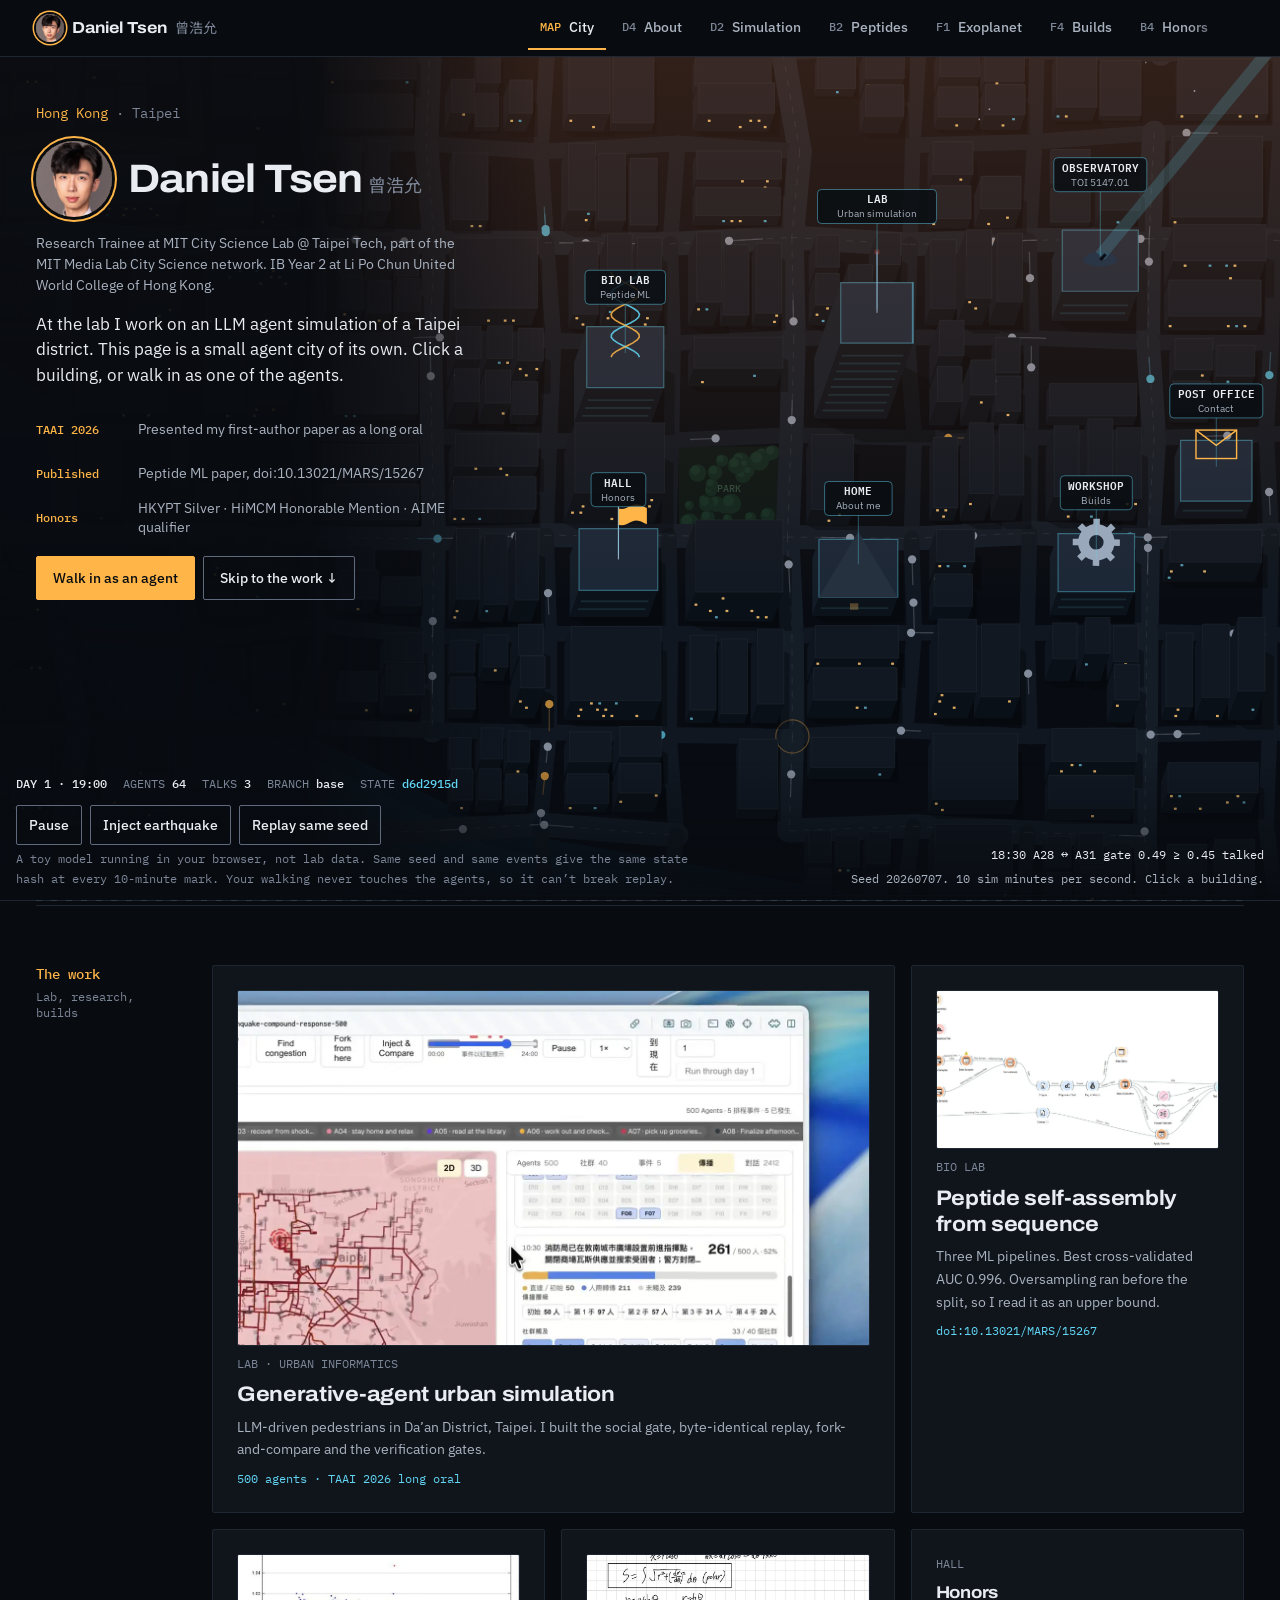
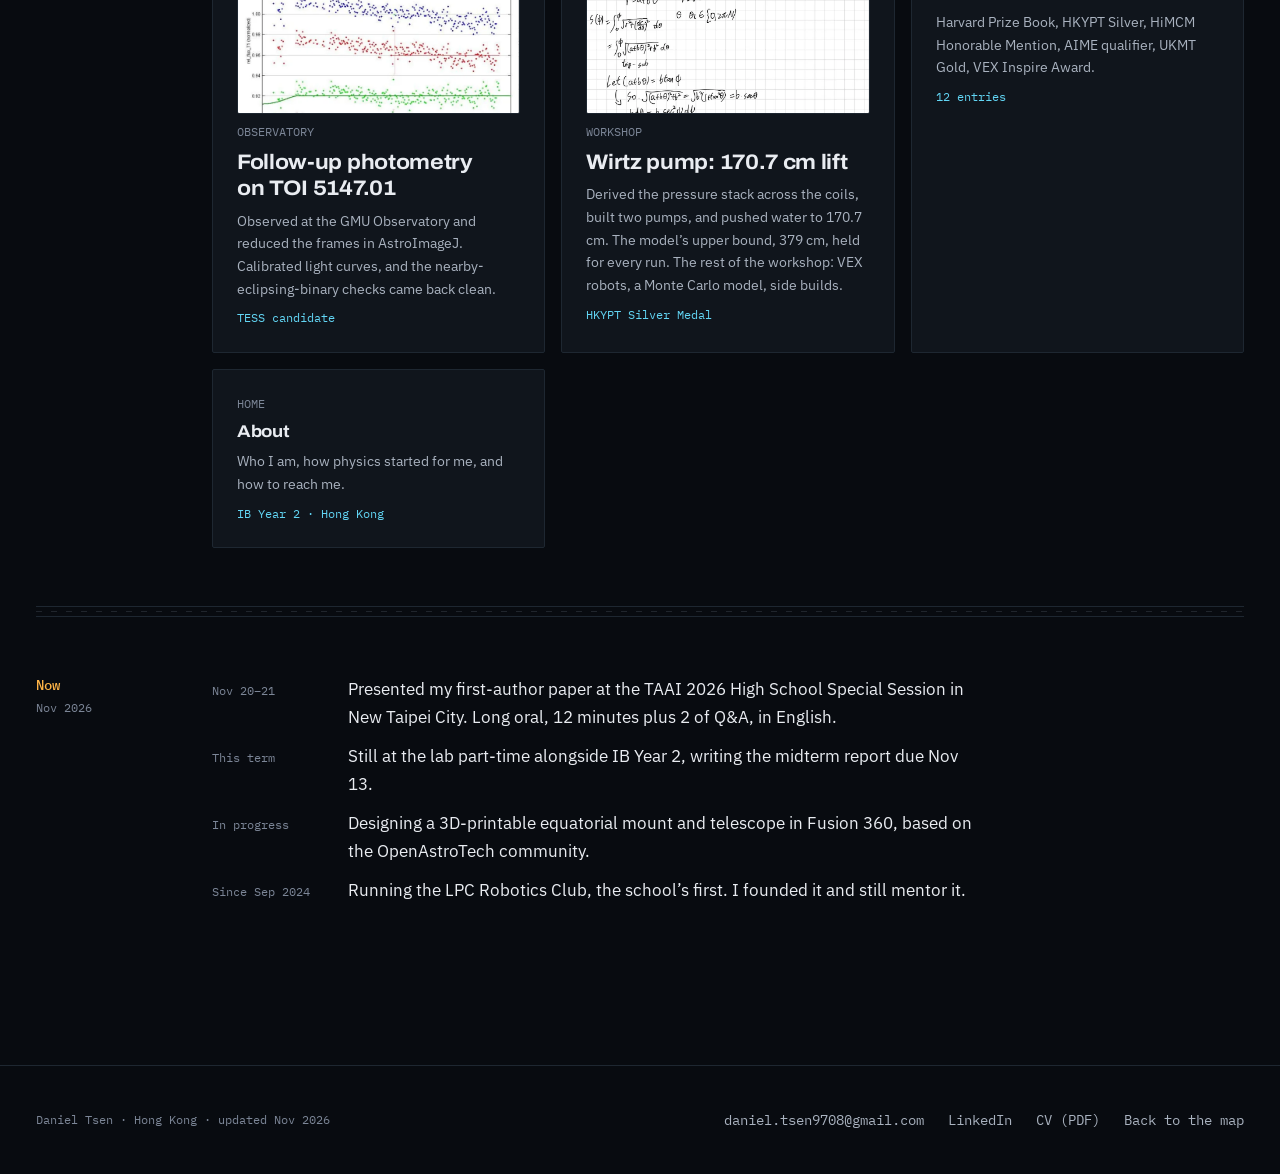
==== commit b5cd1706: "Redesign step 3: foundation stylesheet + Simulation page site.css rewritten from DESIGN.md: one :roo" ====
--- a/index.html
+++ b/index.html
@@ -28,7 +28,7 @@
 <header class="top">
   <div class="top-in">
     <a class="brand" href="index.html" aria-label="Daniel Tsen, back to the city map"><img class="avatar" src="assets/img/me-face.webp" alt="" width="320" height="320"><b>Daniel Tsen</b><span lang="zh-Hant">曾浩允</span></a>
-    <nav class="tabs" aria-label="Pages"><a href="index.html" aria-current="page"><i>MAP</i>City</a><a href="about.html"><i>HOME</i>About</a><a href="simulation.html"><i>LAB</i>Simulation</a><a href="peptides.html"><i>BIO</i>Peptides</a><a href="exoplanet.html"><i>OBS</i>Exoplanet</a><a href="builds.html"><i>SHOP</i>Builds</a><a href="honors.html"><i>HALL</i>Honors</a></nav>
+    <nav class="tabs" aria-label="Pages"><a href="index.html" aria-current="page"><i>MAP</i>City</a><a href="about.html"><i>D4</i>About</a><a href="simulation.html"><i>D2</i>Simulation</a><a href="peptides.html"><i>B2</i>Peptides</a><a href="exoplanet.html"><i>F1</i>Exoplanet</a><a href="builds.html"><i>F4</i>Builds</a><a href="honors.html"><i>B4</i>Honors</a></nav>
   </div>
 </header>
 <div class="city-wrap" id="city-wrap">
--- a/assets/css/site.css
+++ b/assets/css/site.css
@@ -1,433 +1,538 @@
-/* Layout concept: a city at night. Every page is a building on one street grid.
-   Dark by design (single theme). Amber = you / interactive. Cyan = data. Red = events. */
+/* Hallmark · shape: kept (Grid index, DESIGN.md) · genre: atmospheric · theme: locked (DESIGN.md, Nov 23, 2026) · redesign: full · copy: verbatim
+ * hero: index · title · plate, lead asset under it · nav: kept (sticky tabs, grid codes) · footer: kept (one line plus links) · imagery: the lab's own recordings and the TAAI talk photos · signature: the map plate drawn from city.js
+ * axes: ground #080B10 / Archivo 110% / amber = you · contrast: pass (DESIGN.md table) · fold: pass · v2.0.0 */
+/* Hallmark · pre-emit critique: P4 H4 E4 S5 R4 V3 · weakest: V, every inner page shares one system by design (DESIGN.md: "No page gets a style of its own"); variety lives in each page's sections, not its frame */
+/* Hallmark · locked system: DESIGN.md sets mono uppercase for codes, table heads and dt (3.4, 3.7), the mono index column (3.3) and the "D2 · Lab" address line (3.2). Those are the owner's calls and override the house rules on labels. */
+/* Hallmark · waive 24b · input[type=range] padding-block 11px around a 22px track · DESIGN.md 3.9 asks for a 44px hit area on the gate sliders, and 11 + 22 + 11 is that area */
+/* Hallmark · waive 39b · .btn.small stands 40px on desktop and 44px under 1000px · DESIGN.md 3.9 keeps the gate presets at 40px+ so three fit on one row of the widget */
+/* Hallmark · reworded simulation.html figure labels to page order (TAAI photo Fig. 1, 500-agent run Rec. 3) · the owner chose the TAAI photo as lead and the 500-agent run in Results */
+/* Hallmark · dropped simulation.html section kickers ("Why it exists", "Agent-to-agent gate", "Deterministic replay", "Fork and compare", "Days and events", "Transport", "Gates 0–7", "And how I present them", "Before anyone asks", "Who built what") · DESIGN.md 3.3 retires .label; .idx keeps only a word or date the heading lacks */
+
+/* =========================================================
+   Layout concept: a city at night. Every page is a building on one street grid.
+   Single dark theme. Amber = you / interactive / here. Cyan = data. Red = events.
+   Source of every value below: DESIGN.md § 2. Sections follow DESIGN.md § 3 order.
+   ========================================================= */
+
+/* ---------- 1. Tokens ---------- */
 :root{
-  --ground:#080B10;
-  --ground-2:#0C1016;
-  --panel:rgba(12,16,22,.82);
-  --panel-solid:#0E131A;
-  --line:#1F2833;
-  --line-2:#2C3746;
+  /* ground and surfaces */
+  --ground:#080B10;          /* page */
+  --ground-2:#0C1117;        /* recessed: map plate, widget inner, inputs */
+  --panel-solid:#10151C;     /* cards, notes, strips */
+  --panel:var(--panel-solid);/* inner pages: solid, no glass */
+  --panel-glass:rgba(12,16,22,.86); /* only over the home canvas: HUD, #bpanel */
+  --line:#1E2731;            /* dividers, card borders (decorative) */
+  --line-2:#2B3644;          /* stronger divider, tag outlines (decorative) */
+  --line-control:#5F6B7D;    /* borders of inputs and ghost buttons: 3.39:1 on panel */
+
+  /* ink */
   --ink:#E9ECF1;
-  --ink-2:#A6AFBD;
-  --ink-3:#717B8C;
+  --ink-2:#A9B2BF;
+  --ink-3:#7C8697;
+
+  /* roles: amber = you / interactive / here. cyan = data. red = events. */
   --amber:#FFB547;
+  --amber-hover:#FFC56E;
   --amber-soft:rgba(255,181,71,.12);
+  --on-amber:#080B10;
   --cyan:#62D6F5;
   --cyan-soft:rgba(98,214,245,.10);
-  --red:#FF5C4D;
+  --cyan-line:rgba(98,214,245,.35);
+  --red:#FF6A5C;
+
+  /* values DESIGN.md names in its patterns, lifted here so nothing below holds a literal */
+  --street:rgba(160,175,195,.16);         /* 3.3 street divider centre line */
+  --scrim:rgba(4,6,9,.88);                /* lightbox backdrop (kept from the old sheet) */
+  --vignette:rgba(4,6,9,.75);             /* page vignette (kept from the old sheet) */
+  --ground-fade:rgba(8,11,16,.92);        /* home: --ground at 92%, the HUD and shade fades */
+  --ground-clear:rgba(8,11,16,0);
+
+  /* type */
   --display:"Archivo","IBM Plex Sans",system-ui,sans-serif;
   --sans:"IBM Plex Sans","Noto Sans TC",system-ui,-apple-system,"Segoe UI",sans-serif;
   --mono:"IBM Plex Mono","Noto Sans TC",ui-monospace,SFMono-Regular,Menlo,Consolas,monospace;
-  --step--1:.8125rem;
-  --step-0:1rem;
-  --step-1:1.1875rem;
-  --step-2:1.5rem;
-  --step-3:clamp(1.9rem,4vw,2.6rem);
-  --step-4:clamp(2.3rem,6.2vw,4.6rem);
-  --r:6px;
+  --display-stretch:110%;
+  --display-weight:700;
+  --t-12:.75rem;
+  --t-14:.875rem;
+  --t-17:1.0625rem;
+  --t-21:1.3125rem;
+  --t-28:1.75rem;
+  --t-40:clamp(2rem,3.6vw,2.5rem);
+  --t-60:clamp(2.5rem,5.6vw,3.75rem);
+  --lh-body:1.62; --lh-tight:1.05;
+
+  /* space: 4px base */
+  --s-1:4px; --s-2:8px; --s-3:12px; --s-4:16px; --s-5:24px;
+  --s-6:32px; --s-7:48px; --s-8:64px; --s-9:96px;
+  --wrap:1240px;
+  --index:9rem;
+  --plate:300px;
   --gutter:max(16px,env(safe-area-inset-left,0px));
   --gutter-r:max(16px,env(safe-area-inset-right,0px));
+  --tap:44px;
+  --nav-h:56px;              /* 3.1: the sticky bar is 56px tall */
+
+  /* shape and depth */
+  --r:2px;
+  --r-round:999px;
+  --shadow-lift:0 12px 32px rgba(0,0,0,.45);
+  --ease:cubic-bezier(.2,.8,.2,1);
+  --dur:180ms;
+
   color-scheme:dark;
 }
+
+/* ---------- 2. Base ---------- */
 *,*::before,*::after{box-sizing:border-box}
-html{-webkit-text-size-adjust:100%;scroll-padding-top:120px}
-body{margin:0;background:var(--ground);color:var(--ink);font-family:var(--sans);font-size:var(--step-0);line-height:1.62;-webkit-font-smoothing:antialiased;overflow-x:hidden}
+html{-webkit-text-size-adjust:100%;scroll-padding-top:calc(var(--nav-h) + var(--s-5));overflow-x:clip}
+body{margin:0;background:var(--ground);color:var(--ink);font-family:var(--sans);font-size:var(--t-17);line-height:var(--lh-body);-webkit-font-smoothing:antialiased;overflow-x:clip}
 body::before{content:"";position:fixed;inset:0 0 auto;height:env(safe-area-inset-top,0px);z-index:60;background:var(--ground)}
-img,video{max-width:100%;height:auto;display:block}
-a{color:var(--cyan);text-decoration-thickness:1px;text-underline-offset:.2em}
+img,video,svg{max-width:100%;height:auto;display:block}
+p{margin:0}
+a{color:var(--cyan);text-decoration-thickness:1px;text-underline-offset:.2em;transition:color var(--dur) var(--ease)}
 a:hover{color:var(--amber)}
-:focus-visible{outline:2px solid var(--amber);outline-offset:3px;border-radius:3px}
+:focus-visible{outline:2px solid var(--amber);outline-offset:3px;border-radius:var(--r)}
 [hidden]{display:none!important}
-::selection{background:var(--amber);color:#0A0D11}
+::selection{background:var(--amber);color:var(--on-amber)}
 .sr{position:absolute;width:1px;height:1px;overflow:hidden;clip:rect(0 0 0 0);white-space:nowrap}
+.skip:focus{position:fixed;top:var(--s-2);left:var(--s-2);width:auto;height:auto;clip:auto;z-index:100;background:var(--amber);color:var(--on-amber);padding:var(--s-2) var(--s-3);border-radius:var(--r);white-space:normal}
 .mono{font-family:var(--mono)}
 .num{font-family:var(--mono);font-variant-numeric:tabular-nums;white-space:nowrap}
+.muted{color:var(--ink-2)}
+code,kbd{font-family:var(--mono);font-size:.88em;background:var(--ground-2);border:1px solid var(--line);padding:.05em .35em;border-radius:var(--r);color:var(--ink)}
 #bg{position:fixed;inset:0;z-index:-1;pointer-events:none}
-.vignette{position:fixed;inset:0;z-index:-1;pointer-events:none;background:radial-gradient(120% 80% at 50% 0%,transparent 40%,rgba(4,6,9,.75) 100%)}
-
-/* ---------- Top bar & tabs ---------- */
-.top{position:sticky;top:env(safe-area-inset-top,0px);z-index:50;background:rgba(8,11,16,.86);backdrop-filter:blur(10px);-webkit-backdrop-filter:blur(10px);border-bottom:1px solid var(--line)}
-.top-in{max-width:1240px;margin:0 auto;padding-left:var(--gutter);padding-right:var(--gutter-r);padding-block:0;display:flex;align-items:center;gap:1.25rem;min-height:58px}
-.brand{display:flex;align-items:center;gap:.6rem;text-decoration:none;color:var(--ink);flex:none}
+.vignette{position:fixed;inset:0;z-index:-1;pointer-events:none;background:radial-gradient(120% 80% at 50% 0%,transparent 40%,var(--vignette) 100%)}
+
+/* ---------- 3. Type ---------- */
+h1,.h1{margin:0;font-family:var(--display);font-stretch:var(--display-stretch);font-weight:var(--display-weight);font-size:var(--t-60);line-height:var(--lh-tight);letter-spacing:-.02em;text-wrap:balance;max-width:16ch;overflow-wrap:break-word;min-width:0}
+h1 .zh{font-family:var(--sans);font-stretch:100%;font-weight:400;color:var(--ink-3);font-size:.5em;margin-left:.3em;letter-spacing:0;white-space:nowrap}
+h2{margin:0;font-family:var(--display);font-stretch:var(--display-stretch);font-weight:var(--display-weight);font-size:var(--t-40);line-height:1.1;letter-spacing:-.015em;text-wrap:balance;max-width:20ch;overflow-wrap:break-word;min-width:0}
+h3{margin:0;font-family:var(--display);font-stretch:var(--display-stretch);font-weight:var(--display-weight);font-size:var(--t-21);line-height:1.25;letter-spacing:-.015em;text-wrap:balance}
+.lede{margin:0;font-size:var(--t-21);line-height:1.5;color:var(--ink);max-width:42rem}
+.meta{margin:0;font-family:var(--sans);font-size:var(--t-14);color:var(--ink-2);line-height:1.65;max-width:42rem}
+.meta b{color:var(--ink);font-weight:500}
+.prose{display:grid;gap:var(--s-4);max-width:42rem}
+.prose p{color:var(--ink)}
+
+/* ---------- 4. Nav (3.1) ---------- */
+.top{position:sticky;top:env(safe-area-inset-top,0px);z-index:50;background:var(--ground);border-bottom:1px solid var(--line)}
+.top-in{max-width:var(--wrap);margin:0 auto;padding-left:var(--gutter);padding-right:var(--gutter-r);display:flex;align-items:center;gap:var(--s-5);min-height:var(--nav-h)}
+.brand{display:flex;align-items:center;gap:var(--s-2);min-height:var(--tap);text-decoration:none;color:var(--ink);flex:none}
 .brand:hover{color:var(--ink)}
-.pin{width:22px;height:22px;flex:none}
-.brand b{font-family:var(--display);font-stretch:112%;font-weight:700;letter-spacing:.01em;font-size:1rem}
-.brand span{font-family:var(--sans);color:var(--ink-3);font-size:.85rem}
-.tabs{display:flex;gap:.15rem;overflow-x:auto;scrollbar-width:none;margin-left:auto;min-width:0;-webkit-mask-image:linear-gradient(90deg,#000 92%,transparent);mask-image:linear-gradient(90deg,#000 92%,transparent);padding-right:1.25rem}
+.brand b{font-family:var(--display);font-stretch:var(--display-stretch);font-weight:var(--display-weight);font-size:1rem}
+.brand span{font-family:var(--sans);color:var(--ink-3);font-size:var(--t-14)}
+.brand .avatar{width:28px;height:28px;border-radius:var(--r-round);object-fit:cover;object-position:50% 30%;box-shadow:0 0 0 2px var(--ground),0 0 0 3.5px var(--amber)}
+.tabs{display:flex;gap:var(--s-1);overflow-x:auto;scrollbar-width:none;margin-left:auto;min-width:0;-webkit-mask-image:linear-gradient(90deg,var(--ground) 92%,transparent);mask-image:linear-gradient(90deg,var(--ground) 92%,transparent);padding-right:var(--s-5)}
 .tabs::-webkit-scrollbar{display:none}
-.tabs a{flex:none;display:flex;align-items:center;gap:.4rem;font-size:.875rem;font-weight:500;color:var(--ink-2);text-decoration:none;padding:.5rem .7rem;border-radius:4px;position:relative;white-space:nowrap}
-.tabs a i{font-style:normal;font-family:var(--mono);font-size:.68rem;color:var(--ink-3)}
-.tabs a:hover{color:var(--ink);background:rgba(255,255,255,.04)}
-.tabs a[aria-current="page"]{color:var(--ink)}
-.tabs a[aria-current="page"]::after{content:"";position:absolute;left:.7rem;right:.7rem;bottom:-1px;height:2px;background:var(--amber);box-shadow:0 0 12px rgba(255,181,71,.7)}
+.tabs a{flex:none;display:flex;align-items:center;gap:var(--s-2);min-height:var(--tap);font-size:var(--t-14);font-weight:500;color:var(--ink-2);text-decoration:none;padding:0 var(--s-3);border-bottom:2px solid transparent;white-space:nowrap;transition:color var(--dur) var(--ease),border-color var(--dur) var(--ease)}
+.tabs a i{font-style:normal;font-family:var(--mono);font-size:var(--t-12);color:var(--ink-3)}
+.tabs a:hover{color:var(--ink)}
+.tabs a[aria-current="page"]{color:var(--ink);border-bottom-color:var(--amber)}
 .tabs a[aria-current="page"] i{color:var(--amber)}
-@media (max-width:820px){
-  .top-in{flex-wrap:wrap;gap:0;min-height:0;padding-block:.4rem 0}
-  .brand{padding-block:.35rem}
-  .tabs{width:100%;margin-left:0;padding-bottom:.25rem;margin-right:calc(-1 * var(--gutter-r))}
-  .tabs a{padding:.45rem .6rem;font-size:.84rem}
-}
-
-/* ---------- Page frame ---------- */
-.page{max-width:1240px;margin:0 auto;padding-left:var(--gutter);padding-right:var(--gutter-r);padding-block:0 4rem}
-.hero{padding-block:clamp(2.5rem,7vw,5rem) 2rem;display:grid;gap:1rem;max-width:62rem}
-.district{margin:0;display:flex;align-items:center;gap:.6rem;font-family:var(--mono);font-size:var(--step--1);letter-spacing:.08em;text-transform:uppercase;color:var(--amber)}
-.district::before{content:"";width:8px;height:8px;border-radius:50%;background:var(--amber);box-shadow:0 0 0 4px var(--amber-soft),0 0 14px var(--amber)}
+
+/* ---------- 5. Page frame ---------- */
+.page{max-width:var(--wrap);margin:0 auto;padding-left:var(--gutter);padding-right:var(--gutter-r);padding-block:0 var(--s-8)}
+
+/* ---------- 6. Page hero (3.2) ---------- */
+.hero{display:grid;grid-template-columns:var(--index) minmax(0,1fr) var(--plate);gap:0 var(--s-6);padding-block:var(--s-8) var(--s-7)}
+.hero > *{grid-column:2 / -1;min-width:0}
+.hero > * + :not(.title):not(.plate):not(.lead){margin-top:var(--s-4)}
+.hero > .addr{grid-column:1}
+.hero > .title{grid-column:2;display:grid;gap:var(--s-4);align-content:start}
+.hero > .plate{grid-column:3;align-self:start}
+.hero > .lead{grid-column:2 / -1;margin-top:var(--s-7)}
+.addr{margin:0;display:grid;align-content:start;gap:var(--s-1);font-family:var(--mono);font-size:var(--t-14);line-height:1.4;color:var(--ink-3)}
+.addr b{font-weight:600;font-size:var(--t-40);line-height:1;color:var(--amber);margin-bottom:var(--s-2)}
+.plate{background:var(--ground-2);border:1px solid var(--line-2);border-radius:var(--r);padding:var(--s-3);display:grid;gap:var(--s-2)}
+.plate .map{width:100%;height:auto}
+.plate .map .blk{fill:var(--ground);stroke:var(--line)}
+.plate .map .bld{fill:var(--panel-solid);stroke:var(--cyan);stroke-opacity:.45}
+.plate .map .here{fill:var(--amber);stroke:var(--amber);stroke-opacity:1}
+.plate .map .here-in{fill:none;stroke:var(--on-amber);stroke-width:1.5;stroke-dasharray:3 3}
+.plate p{display:flex;justify-content:space-between;align-items:baseline;gap:var(--s-2);font-family:var(--mono);font-size:var(--t-14)}
+.plate p span{font-size:var(--t-12);color:var(--ink-3)}
+.plate p b{font-weight:500;color:var(--amber)}
+
+/* ---------- 7. Key: the stat strip (3.4) ---------- */
+.stats{display:grid;grid-auto-flow:column;grid-auto-columns:minmax(0,1fr);gap:var(--s-4) var(--s-6);border-block:1px solid var(--line);padding-block:var(--s-5)}
+.stats:has(> .key-k){grid-template-columns:var(--index)}
+.key-k{margin:0;font-family:var(--mono);font-size:var(--t-12);text-transform:uppercase;letter-spacing:.06em;color:var(--ink-3);padding-top:var(--s-2)}
+.stat{display:grid;gap:var(--s-1);align-content:start;min-width:0}
+.stat b{font-family:var(--display);font-stretch:var(--display-stretch);font-weight:var(--display-weight);font-size:var(--t-28);line-height:1.15;color:var(--ink);font-variant-numeric:tabular-nums}
+.stat span{font-size:var(--t-14);color:var(--ink-2);line-height:1.45}
+.stat.sim b{color:var(--cyan)}
+.stat.sim b::after{content:"sim";font-family:var(--mono);font-size:var(--t-12);font-weight:400;font-stretch:100%;line-height:1.4;color:var(--ink-3);border:1px solid var(--line-2);border-radius:var(--r);padding:0 var(--s-1);margin-left:var(--s-2);vertical-align:middle}
+
+/* ---------- 8. Jump list (3.2.6) ---------- */
+.jump{margin-block:var(--s-6)}
+.jump summary{display:none}
+.jump nav{margin-left:calc(var(--index) + var(--s-6));display:grid;grid-template-columns:repeat(3,minmax(0,1fr));column-gap:var(--s-6);border-top:1px solid var(--line)}
+.jump a{display:grid;grid-template-columns:4.2rem minmax(0,1fr) auto;align-items:center;gap:var(--s-2);min-height:var(--tap);padding-block:var(--s-2);border-bottom:1px solid var(--line);text-decoration:none;color:var(--ink);font-size:var(--t-14);line-height:1.35;transition:color var(--dur) var(--ease)}
+.jump a span{font-family:var(--mono);font-size:var(--t-12);color:var(--ink-3)}
+.jump a i{font-style:normal;color:var(--amber)}
+.jump a:hover{color:var(--amber)}
+
+/* ---------- 9. Section heading and street divider (3.3) ---------- */
+section.block{position:relative;display:grid;grid-template-columns:var(--index) minmax(0,1fr);gap:var(--s-4) var(--s-6);padding-block:var(--s-8)}
+section.block::before{content:"";position:absolute;left:0;right:0;top:-6px;height:11px;border-block:1px solid var(--line);background:repeating-linear-gradient(90deg,var(--street) 0 6px,transparent 6px 15px) center / 100% 1px no-repeat;pointer-events:none}
+.idx{margin:0;position:sticky;top:calc(var(--nav-h) + var(--s-4));align-self:start;display:grid;gap:var(--s-1);font-family:var(--mono);font-size:var(--t-14);line-height:1.4;color:var(--ink-3)}
+.idx b{font-weight:500;color:var(--amber)}
+.idx small{font-size:var(--t-12);color:var(--ink-3)}
+.block > .body{min-width:0;display:grid;gap:var(--s-6);align-content:start}
+.block > .full{grid-column:1 / -1;min-width:0}
+
+/* ---------- 10. Cards (3.5) ---------- */
+.card,.dir,.hob{background:var(--panel-solid);border:1px solid var(--line);border-radius:var(--r);padding:var(--s-5);min-width:0;transition:border-color var(--dur) var(--ease),transform var(--dur) var(--ease)}
+.card{display:grid;gap:var(--s-3)}
+.card.wide{grid-column:1 / -1}
+.card[id]{scroll-margin-top:calc(var(--nav-h) + var(--s-7))}
+.card .k,.dir .k{font-family:var(--mono);font-size:var(--t-12);color:var(--ink-3);display:flex;flex-wrap:wrap;gap:var(--s-1) var(--s-3)}
+.card .k b,.dir .k b{color:var(--amber);font-weight:500}
+.card p{font-size:var(--t-14);color:var(--ink-2)}
+.card .held{color:var(--ink-2);border-left:2px solid var(--line-2);padding-left:var(--s-3)}
+.cards{display:grid;grid-template-columns:repeat(auto-fill,minmax(min(100%,22rem),1fr));gap:var(--s-5);align-items:start}
+
+/* Next stop */
+.next{margin-top:var(--s-7);display:grid;grid-template-columns:repeat(auto-fit,minmax(min(100%,16rem),1fr));gap:var(--s-5)}
+.next a{display:grid;gap:var(--s-1);min-height:var(--tap);background:var(--panel-solid);border:1px solid var(--line);border-radius:var(--r);padding:var(--s-5);text-decoration:none;color:var(--ink);transition:border-color var(--dur) var(--ease),transform var(--dur) var(--ease)}
+.next a + a{text-align:end}
+.next a span{font-family:var(--mono);font-size:var(--t-12);color:var(--ink-3)}
+.next a b{font-family:var(--display);font-stretch:var(--display-stretch);font-weight:var(--display-weight);font-size:var(--t-21);line-height:1.2}
+.next a:hover,.next a:focus-visible{border-color:var(--amber);transform:translateY(-2px);color:var(--ink)}
+.next a:hover span{color:var(--amber)}
+
+/* ---------- 11. Figures (3.6) ---------- */
+figure{margin:0;min-width:0;display:grid;gap:var(--s-2);align-content:start}
+figure img,figure video{width:100%;border:1px solid var(--line);border-radius:var(--r);background:var(--ground-2)}
+figure.narrow{max-width:40rem}
+img[data-zoom]{cursor:zoom-in}
+figcaption{font-size:var(--t-14);color:var(--ink-2);line-height:1.5;max-width:60ch}
+figcaption b{font-family:var(--mono);font-weight:500;color:var(--cyan);margin-right:.45em}
+.tag-sim{display:inline-block;font-family:var(--mono);font-size:var(--t-12);line-height:1.4;color:var(--ink-3);border:1px solid var(--line-2);border-radius:var(--r);padding:0 var(--s-1);margin-left:var(--s-1);white-space:nowrap;vertical-align:baseline}
+.figrow{display:grid;gap:var(--s-5);grid-template-columns:repeat(auto-fit,minmax(min(100%,17rem),1fr));align-items:start}
+.figrow img{max-height:34rem;object-fit:contain}
+.pan{min-width:0}
+
+/* ---------- 12. Logs and quote (3.6b) ---------- */
+.logs{display:grid;gap:var(--s-5)}
+.log{border-left:2px solid var(--line-2);padding:var(--s-1) 0 var(--s-1) var(--s-4);display:grid;gap:var(--s-2);max-width:44rem}
+.log time,.log .when{font-family:var(--mono);font-size:var(--t-14);color:var(--ink-3)}
+.log p{color:var(--ink)}
+.quote{margin:0;font-family:var(--display);font-stretch:var(--display-stretch);font-weight:var(--display-weight);font-size:var(--t-28);line-height:1.3;letter-spacing:-.015em;color:var(--ink);border-left:2px solid var(--amber);padding-left:var(--s-5);max-width:44rem;text-wrap:balance}
+.quote cite{display:block;margin-top:var(--s-3);font-family:var(--mono);font-size:var(--t-14);font-style:normal;font-weight:400;letter-spacing:0;color:var(--ink-3)}
+
+/* ---------- 13. Limits and Credit (3.7) ---------- */
+.facts{margin:0;display:grid;grid-template-columns:8.5rem minmax(0,1fr);max-width:48rem;border:1px solid var(--line-2);border-radius:var(--r)}
+.facts dt,.facts dd{padding:var(--s-3) var(--s-4);border-top:1px solid var(--line)}
+.facts dt:first-of-type,.facts dt:first-of-type + dd{border-top:0}
+.facts dt{font-family:var(--mono);font-size:var(--t-12);text-transform:uppercase;letter-spacing:.06em;color:var(--ink-3);padding-top:calc(var(--s-3) + .3em)}
+.facts dd{margin:0;min-width:0;font-size:var(--t-17);color:var(--ink)}
+.links{list-style:none;margin:0;padding:0;display:flex;flex-wrap:wrap;gap:0 var(--s-5);font-family:var(--mono);font-size:var(--t-14)}
+.links li{display:flex;align-items:center;min-height:var(--tap)}
+.links a{display:flex;align-items:center;min-height:var(--tap)}
+.links .note{color:var(--ink-3)}
+
+/* ---------- 14. Buttons, inputs, widgets (3.9) ---------- */
+.btn{display:inline-flex;align-items:center;justify-content:center;gap:var(--s-2);min-height:var(--tap);font:500 var(--t-14)/1.2 var(--sans);color:var(--on-amber);background:var(--amber);border:1px solid var(--amber);border-radius:var(--r);padding:var(--s-2) var(--s-4);cursor:pointer;text-decoration:none;white-space:nowrap;transition:background-color var(--dur) var(--ease),border-color var(--dur) var(--ease),color var(--dur) var(--ease),transform var(--dur) var(--ease)}
+.btn:hover{color:var(--on-amber);background:var(--amber-hover);border-color:var(--amber-hover)}
+.btn:active{transform:translateY(1px)}
+.btn:disabled,.btn[aria-disabled="true"]{opacity:.5;cursor:not-allowed;transform:none}
+.btn.ghost{background:transparent;color:var(--ink);border-color:var(--line-control)}
+.btn.ghost:hover{border-color:var(--amber);color:var(--amber)}
+.btn.small{min-height:40px;padding:var(--s-1) var(--s-3)}
+.btn[aria-pressed="true"]{background:var(--amber-soft);color:var(--amber);border-color:var(--amber)}
+input[type=text]{width:100%;min-height:var(--tap);font:500 var(--t-14) var(--mono);color:var(--ink);background:var(--ground-2);border:1px solid var(--line-control);border-radius:var(--r);padding:var(--s-2) var(--s-3)}
+input[type=text]:focus-visible{outline:2px solid var(--amber);outline-offset:0}
+input[type=range]{box-sizing:content-box;width:100%;height:22px;padding-block:11px;margin:0;accent-color:var(--amber);cursor:pointer}
+.widget{background:var(--ground-2);border:1px solid var(--cyan-line);border-radius:var(--r);padding:var(--s-5);display:grid;gap:var(--s-4);min-width:0}
+.w-head{display:flex;flex-wrap:wrap;justify-content:space-between;gap:var(--s-1) var(--s-4);font-family:var(--mono);font-size:var(--t-12);color:var(--ink-3)}
+.w-head b{color:var(--cyan);font-weight:500}
+.w-note{font-family:var(--mono);font-size:var(--t-12);color:var(--ink-3)}
+.w-row{display:flex;flex-wrap:wrap;gap:var(--s-3) var(--s-4);align-items:center}
+.presets{display:flex;flex-wrap:wrap;gap:var(--s-2)}
+.sliders{display:grid;grid-template-columns:repeat(2,minmax(0,1fr));gap:var(--s-2) var(--s-6)}
+.sliders label{display:grid;font-family:var(--mono);font-size:var(--t-12);color:var(--ink-2)}
+.sliders label span{display:flex;justify-content:space-between;gap:var(--s-2)}
+.sliders output{color:var(--ink)}
+.formula{font-family:var(--mono);font-size:var(--t-14);color:var(--ink-2);overflow-x:auto;white-space:nowrap;padding:var(--s-2) var(--s-3);background:var(--ground);border:1px solid var(--line);border-radius:var(--r)}
+.formula b{color:var(--ink)}
+.formula.big{font-size:var(--t-17);padding:var(--s-4);color:var(--ink);white-space:normal}
+.meter{position:relative;height:14px;margin-top:var(--s-5);background:var(--ground);border:1px solid var(--line-2);border-radius:var(--r)}
+.meter .fill{position:absolute;inset:0 auto 0 0;width:0;background:var(--line-2);transition:background-color var(--dur) var(--ease)}
+.pass .meter .fill{background:var(--amber)}
+.meter .thr{position:absolute;top:-6px;bottom:-6px;left:45%;width:2px;background:var(--red)}
+.meter .thr span{position:absolute;top:-1.4rem;left:50%;transform:translateX(-50%);font-family:var(--mono);font-size:var(--t-12);color:var(--red)}
+.verdict{font-family:var(--mono);font-size:var(--t-14);color:var(--ink-2);min-height:1.5em}
+.pass .verdict{color:var(--amber)}
+.hash{font-family:var(--mono);font-size:var(--t-14);word-break:break-all;color:var(--cyan);background:var(--ground);border:1px solid var(--line);border-radius:var(--r);padding:var(--s-2) var(--s-3)}
+#h-state{font-family:var(--mono);font-size:var(--t-14)}
+#h-state.hit{color:var(--amber)}
+#h-state.miss{color:var(--ink-2)}
+.seg{display:inline-flex;border:1px solid var(--line-control);border-radius:var(--r);overflow:hidden}
+.seg button{min-height:40px;font:500 var(--t-14) var(--mono);color:var(--ink-2);background:transparent;border:0;padding:var(--s-2) var(--s-3);cursor:pointer;transition:background-color var(--dur) var(--ease),color var(--dur) var(--ease)}
+.seg button:hover{color:var(--amber)}
+.seg button[aria-pressed="true"]{background:var(--amber);color:var(--on-amber)}
+.kmers{list-style:none;margin:0;padding:0;display:flex;flex-wrap:wrap;gap:var(--s-1);max-height:13rem;overflow:auto}
+.kmers li{font-family:var(--mono);font-size:var(--t-14);display:flex;gap:var(--s-1);align-items:baseline;border:1px solid var(--cyan-line);background:var(--cyan-soft);border-radius:var(--r);padding:0 var(--s-2);animation:pop .35s var(--ease) both}
+.kmers li b{color:var(--ink);font-weight:500}
+.kmers li span{color:var(--ink-3);font-size:var(--t-12)}
+@keyframes pop{from{transform:translateY(4px)}to{transform:none}}
+#transit{width:100%;height:clamp(300px,42vw,380px);display:block;border-radius:var(--r);background:var(--ground)}
+.readout{display:flex;flex-wrap:wrap;gap:var(--s-2) var(--s-5);font-family:var(--mono);font-size:var(--t-14);color:var(--ink-2)}
+.readout b{color:var(--ink);font-weight:500}
+
+/* ---------- 15. Footer (3.8) ---------- */
+.foot{border-top:1px solid var(--line);margin-top:var(--s-6)}
+.foot-in{max-width:var(--wrap);margin:0 auto;padding-left:var(--gutter);padding-right:var(--gutter-r);padding-block:var(--s-6);display:flex;flex-wrap:wrap;gap:var(--s-2) var(--s-6);align-items:center;justify-content:space-between;font-family:var(--mono);font-size:var(--t-12);color:var(--ink-3)}
+.foot-links{display:flex;flex-wrap:wrap;gap:0 var(--s-5)}
+.foot-links a{display:flex;align-items:center;min-height:var(--tap);font-size:var(--t-14);color:var(--ink-2);text-decoration:none}
+.foot-links a:hover{color:var(--amber)}
+
+/* ---------- 16. Lightbox ---------- */
+#lightbox{border:0;padding:0;background:transparent;max-width:min(96vw,1400px);max-height:94vh;color:var(--ink)}
+#lightbox::backdrop{background:var(--scrim)}
+#lightbox img{max-height:84vh;width:auto;margin:0 auto;border-radius:var(--r);border:1px solid var(--line-2);box-shadow:var(--shadow-lift)}
+#lightbox p{margin-top:var(--s-2);font-size:var(--t-14);color:var(--ink-2);text-align:center}
+#lightbox button{position:fixed;top:max(12px,env(safe-area-inset-top,0px));right:max(12px,env(safe-area-inset-right,0px))}
+
+/* ---------- 17. Home (3.11; its own PR finishes this) ---------- */
+.city-wrap{position:relative;height:calc(100svh - var(--nav-h) - env(safe-area-inset-top,0px));min-height:600px;max-height:980px;overflow:hidden;border-bottom:1px solid var(--line);background:var(--ground)}
+#city{display:block;touch-action:manipulation}
+#city:focus-visible{outline:2px solid var(--amber);outline-offset:-2px}
+.canvas-box{overflow:hidden}
+.shade{position:absolute;inset:0;z-index:2;pointer-events:none;background:linear-gradient(90deg,var(--ground-fade) 0,var(--ground-fade) 24%,var(--ground-clear) 42%)}
+.intro{position:absolute;top:clamp(1.5rem,5vh,3.5rem);left:max(24px,calc((100vw - var(--wrap))/2 + 16px));width:min(430px,35vw);display:grid;gap:var(--s-4);z-index:3;pointer-events:none}
+.intro > *{pointer-events:auto}
+.intro h1{font-size:clamp(2rem,3.1vw,2.9rem)}
+.intro .lede{font-size:var(--t-17)}
+.intro .role{font-size:var(--t-14);color:var(--ink-2);line-height:1.5}
+.intro .cta,.cta-row{display:flex;flex-wrap:wrap;gap:var(--s-2)}
+.panel-open .intro{visibility:hidden}
+.me{display:flex;align-items:center;gap:var(--s-4)}
+.me h1{white-space:nowrap}
+.me h1 .zh{font-size:.45em}
+.me img{width:clamp(56px,6vw,76px);height:clamp(56px,6vw,76px);border-radius:var(--r-round);object-fit:cover;object-position:50% 28%;flex:none;box-shadow:0 0 0 3px var(--ground),0 0 0 5px var(--amber)}
+.proof{list-style:none;margin:var(--s-1) 0 0;padding:0;display:grid}
+.proof a{display:flex;gap:var(--s-3);align-items:center;min-height:var(--tap);text-decoration:none;color:var(--ink-2);font-size:var(--t-14);line-height:1.4}
+.proof a:hover{color:var(--ink)}
+.proof b{flex:none;min-width:5.6rem;font-family:var(--mono);font-weight:500;font-size:var(--t-12);color:var(--amber)}
+.hud{position:absolute;left:0;right:0;bottom:0;z-index:3;display:flex;flex-wrap:wrap;align-items:flex-end;justify-content:space-between;gap:var(--s-2) var(--s-4);padding-left:var(--gutter);padding-right:var(--gutter-r);padding-block:var(--s-3);background:linear-gradient(0deg,var(--ground-fade),var(--ground-clear));pointer-events:none}
+.hud > *{pointer-events:auto}
+.hud-left{display:grid;gap:var(--s-1)}
+.hud-stats{display:flex;flex-wrap:wrap;gap:var(--s-1) var(--s-4);font-family:var(--mono);font-size:var(--t-12);color:var(--ink-3)}
+.hud-stats b{color:var(--ink);font-weight:500}
+#hud-hash{color:var(--cyan)}
+.hud-btns{display:flex;flex-wrap:wrap;gap:var(--s-2);margin-top:var(--s-2)}
+.hud-note{font-family:var(--mono);font-size:var(--t-12);color:var(--ink-3);max-width:44rem}
+#city-log{list-style:none;margin:0;padding:0;font-family:var(--mono);font-size:var(--t-12);color:var(--ink-2);text-align:right;display:grid;gap:var(--s-1);max-width:min(520px,100%)}
+#city-log li:first-child{color:var(--ink)}
+.walk-hint{margin:0;font-size:var(--t-14);line-height:1.45;color:var(--ink);background:var(--panel-glass);border:1px solid var(--amber);border-radius:var(--r);padding:var(--s-3)}
+.walk-hint b{color:var(--amber);font-family:var(--mono);font-weight:500;font-size:var(--t-12);display:block;margin-bottom:var(--s-1)}
+#bpanel{position:absolute;z-index:4;top:clamp(1.5rem,5vh,3.5rem);left:max(24px,calc((100vw - var(--wrap))/2 + 16px));width:min(400px,34vw);background:var(--panel-solid);color:var(--ink);border:1px solid var(--amber);border-radius:var(--r);padding:var(--s-5);display:grid;gap:var(--s-2)}
+#bpanel.pop{animation:panel .28s var(--ease)}
+@keyframes panel{from{transform:translateY(8px) scale(.98)}to{transform:none}}
+#bp-kicker{font-family:var(--mono);font-size:var(--t-12);color:var(--amber)}
+#bp-title{font-size:var(--t-21)}
+#bp-text{font-size:var(--t-14);color:var(--ink)}
+#bp-stat{font-family:var(--mono);font-size:var(--t-12);color:var(--cyan)}
+.bp-actions{display:flex;flex-wrap:wrap;gap:var(--s-2);margin-top:var(--s-1)}
+#bp-close{position:absolute;top:var(--s-1);right:var(--s-1);min-width:var(--tap);min-height:var(--tap);background:transparent;border:0;color:var(--ink-3);font-size:1.3rem;line-height:1;cursor:pointer}
+#bp-close:hover{color:var(--amber)}
+.city-wrap.walking #city{cursor:crosshair}
+.directory{display:grid;grid-template-columns:repeat(auto-fill,minmax(min(100%,17rem),1fr));gap:var(--s-4)}
+.dir{position:relative;display:grid;align-content:start;gap:var(--s-2);text-decoration:none;color:var(--ink);overflow:hidden}
+.dir:hover,.dir:focus-visible{border-color:var(--amber);color:var(--ink);transform:translateY(-2px)}
+.dir.feature{grid-column:span 2}
+.dir.compact h3{font-size:var(--t-17)}
+.dir p{font-size:var(--t-14);color:var(--ink-2)}
+.dir .s{font-family:var(--mono);font-size:var(--t-12);color:var(--cyan)}
+.dir video,.dir img{border-radius:var(--r);border:1px solid var(--line);aspect-ratio:16/9;object-fit:cover;width:100%}
+.now{list-style:none;margin:0;padding:0;display:grid;gap:var(--s-3);max-width:48rem}
+.now li{display:grid;grid-template-columns:7.5rem minmax(0,1fr);gap:var(--s-4);align-items:baseline}
+.now li span{font-family:var(--mono);font-size:var(--t-12);color:var(--ink-3)}
+
+/* ---------- 18. Pages not yet migrated ----------
+   About, Peptides, Exoplanet, Builds, Honors, 404 and the home sections still use these classes.
+   Each goes in that page's own PR (DESIGN.md § 4 retires most of them). Restyled to tokens only. */
+.district{margin:0;font-family:var(--mono);font-size:var(--t-14);color:var(--amber)}
 .district span{color:var(--ink-3)}
-h1,.h1{margin:0;font-family:var(--display);font-stretch:118%;font-weight:750;font-size:var(--step-4);line-height:1.02;letter-spacing:-.01em;text-wrap:balance}
-h1 .zh{font-family:var(--sans);font-stretch:100%;font-weight:400;color:var(--ink-3);font-size:.5em;margin-left:.3em;letter-spacing:0;white-space:nowrap}
-.lede{margin:0;font-size:clamp(1.08rem,1.6vw,1.3rem);line-height:1.5;color:var(--ink);max-width:46rem}
-.meta{margin:0;font-family:var(--mono);font-size:var(--step--1);color:var(--ink-2);line-height:1.7;max-width:60rem}
-.meta b{color:var(--ink);font-weight:500}
-
-section.block{padding-block:2.75rem;border-top:1px solid var(--line);display:grid;grid-template-columns:13rem minmax(0,1fr);gap:1rem 2.5rem}
-.block > .label{font-family:var(--mono);font-size:var(--step--1);color:var(--ink-3);letter-spacing:.06em;text-transform:uppercase;padding-top:.45rem}
-.block > .label b{display:block;color:var(--cyan);font-weight:500;font-size:.95rem;letter-spacing:.02em;text-transform:none;margin-bottom:.15rem}
-.block > .body{min-width:0;display:grid;gap:1.25rem;align-content:start}
-.block > .full{grid-column:1 / -1;min-width:0}
-h2{margin:0;font-family:var(--display);font-stretch:112%;font-weight:700;font-size:var(--step-3);line-height:1.1;letter-spacing:-.005em;text-wrap:balance}
-h3{margin:0;font-family:var(--display);font-stretch:108%;font-weight:650;font-size:var(--step-2);line-height:1.2;text-wrap:balance}
-p{margin:0}
-.prose{display:grid;gap:.9rem;max-width:44rem}
-.prose p{color:var(--ink)}
-.muted{color:var(--ink-2)}
-@media (max-width:820px){
-  section.block{grid-template-columns:minmax(0,1fr);gap:.75rem;padding-block:2.25rem}
-  .block > .label{padding-top:0}
-}
-
-/* ---------- Pieces ---------- */
-.stats{display:grid;grid-template-columns:repeat(auto-fit,minmax(10.5rem,1fr));gap:1px;background:var(--line);border:1px solid var(--line);border-radius:var(--r);overflow:hidden}
-.stat{background:var(--panel-solid);padding:1rem 1.1rem;display:grid;gap:.2rem}
-.stat b{font-family:var(--display);font-stretch:115%;font-weight:700;font-size:clamp(1.5rem,3vw,2.1rem);line-height:1.1;color:var(--ink);font-variant-numeric:tabular-nums}
-.stat span{font-size:.85rem;color:var(--ink-2);line-height:1.4}
-.stat.sim b::after{content:"sim";font-family:var(--mono);font-size:.6rem;letter-spacing:.06em;color:var(--ink-3);border:1px solid var(--line-2);border-radius:3px;padding:.05rem .3rem;margin-left:.45rem;vertical-align:middle;font-stretch:100%;font-weight:400}
-
-.chips{list-style:none;margin:0;padding:0;display:flex;flex-wrap:wrap;gap:.4rem}
-.chips li{font-family:var(--mono);font-size:.78rem;line-height:1.4;color:var(--ink-2);border:1px solid var(--line-2);background:rgba(255,255,255,.02);padding:.2rem .55rem;border-radius:3px}
-
-.panel{background:var(--panel);border:1px solid var(--line);border-radius:var(--r);padding:clamp(1rem,2.4vw,1.6rem);backdrop-filter:blur(6px);-webkit-backdrop-filter:blur(6px);min-width:0}
-.grid2{display:grid;grid-template-columns:repeat(2,minmax(0,1fr));gap:1.25rem}
-.grid3{display:grid;grid-template-columns:repeat(3,minmax(0,1fr));gap:1.25rem}
-@media (max-width:900px){.grid3{grid-template-columns:minmax(0,1fr)}}
-@media (max-width:760px){.grid2{grid-template-columns:minmax(0,1fr)}}
-
-/* Log entries: dated stories */
-.logs{display:grid;gap:1rem}
-.log{border-left:2px solid var(--line-2);padding:.2rem 0 .2rem 1.1rem;display:grid;gap:.4rem;max-width:46rem}
-.log time,.log .when{font-family:var(--mono);font-size:var(--step--1);color:var(--amber);letter-spacing:.04em}
-.log h3{font-size:1.15rem}
-.log p{color:var(--ink)}
-.quote{margin:0;font-family:var(--display);font-stretch:110%;font-weight:600;font-size:clamp(1.25rem,2.6vw,1.7rem);line-height:1.3;color:var(--ink);border-left:3px solid var(--amber);padding-left:1rem;max-width:44rem}
-.quote cite{display:block;margin-top:.5rem;font-family:var(--mono);font-size:var(--step--1);font-style:normal;font-weight:400;color:var(--ink-3)}
-code,kbd{font-family:var(--mono);font-size:.88em;background:rgba(255,255,255,.05);border:1px solid var(--line);padding:.05em .35em;border-radius:3px;color:var(--ink)}
-
-/* Fact rows */
-.facts{margin:0;display:grid;grid-template-columns:8.5rem minmax(0,1fr);gap:.85rem 1.5rem;max-width:48rem}
-.facts dt{font-family:var(--mono);font-size:var(--step--1);color:var(--ink-3);text-transform:uppercase;letter-spacing:.05em;padding-top:.15rem}
-.facts dd{margin:0;min-width:0}
-@media (max-width:560px){.facts{grid-template-columns:minmax(0,1fr);gap:.2rem}.facts dd{margin-bottom:.8rem}}
-
-/* Figures */
-figure{margin:0;min-width:0;display:grid;gap:.6rem;align-content:start}
-figure img,figure video{width:100%;border:1px solid var(--line);border-radius:4px;background:var(--panel-solid)}
-img[data-zoom]{cursor:zoom-in}
-figcaption{font-size:.86rem;color:var(--ink-2);line-height:1.5;max-width:60ch}
-figcaption b{font-family:var(--mono);font-weight:500;color:var(--cyan);margin-right:.45em}
-.tag-sim{font-family:var(--mono);font-size:.7rem;letter-spacing:.05em;color:var(--ink-3);border:1px solid var(--line-2);border-radius:3px;padding:.05rem .35rem;margin-left:.35rem;white-space:nowrap}
-.figrow{display:grid;gap:1.25rem;grid-template-columns:repeat(auto-fit,minmax(min(100%,17rem),1fr));align-items:start}
-
-/* Buttons */
-.btn{display:inline-flex;align-items:center;gap:.5rem;font:500 .9rem/1 var(--sans);color:#0A0D11;background:var(--amber);border:1px solid var(--amber);border-radius:4px;padding:.7rem 1rem;cursor:pointer;text-decoration:none;white-space:nowrap}
-.btn:hover{color:#0A0D11;background:#FFC56E}
-.btn.ghost{background:transparent;color:var(--ink);border-color:var(--line-2)}
-.btn.ghost:hover{border-color:var(--amber);color:var(--amber)}
-.btn.small{padding:.45rem .7rem;font-size:.8rem;font-family:var(--mono)}
-.btn[aria-pressed="true"]{background:var(--amber-soft);color:var(--amber);border-color:var(--amber)}
-
-/* Links list */
-.links{list-style:none;margin:0;padding:0;display:flex;flex-wrap:wrap;gap:.5rem 1.4rem;font-family:var(--mono);font-size:.875rem}
-.links .note{color:var(--ink-3)}
-
-/* Next stop */
-.next{margin-top:3rem;display:grid;grid-template-columns:repeat(auto-fit,minmax(min(100%,16rem),1fr));gap:1px;background:var(--line);border:1px solid var(--line);border-radius:var(--r);overflow:hidden}
-.next a{background:var(--panel-solid);padding:1.2rem 1.3rem;text-decoration:none;color:var(--ink);display:grid;gap:.25rem}
-.next a span{font-family:var(--mono);font-size:var(--step--1);color:var(--ink-3);letter-spacing:.05em;text-transform:uppercase}
-.next a b{font-family:var(--display);font-stretch:110%;font-weight:700;font-size:1.2rem}
-.next a:hover{background:#121922}
-.next a:hover b{color:var(--amber)}
-
-/* Footer */
-.foot{border-top:1px solid var(--line);margin-top:2rem}
-.foot-in{max-width:1240px;margin:0 auto;padding-left:var(--gutter);padding-right:var(--gutter-r);padding-block:1.75rem 2.5rem;display:flex;flex-wrap:wrap;gap:.75rem 2rem;align-items:center;justify-content:space-between;font-family:var(--mono);font-size:var(--step--1);color:var(--ink-3)}
-.foot a{color:var(--ink-2)}
-
-/* Lightbox */
-#lightbox{border:0;padding:0;background:transparent;max-width:min(96vw,1400px);max-height:94vh;color:var(--ink)}
-#lightbox::backdrop{background:rgba(4,6,9,.88);backdrop-filter:blur(4px)}
-#lightbox img{max-height:84vh;width:auto;margin:0 auto;border-radius:4px;border:1px solid var(--line-2)}
-#lightbox p{margin-top:.6rem;font-size:.9rem;color:var(--ink-2);text-align:center}
-#lightbox button{position:fixed;top:max(12px,env(safe-area-inset-top,0px));right:max(12px,env(safe-area-inset-right,0px))}
-
-/* ---------- Widgets ---------- */
-.widget{border:1px solid rgba(98,214,245,.28);background:linear-gradient(180deg,rgba(98,214,245,.05),rgba(12,16,22,.88));border-radius:var(--r);padding:clamp(1rem,2.4vw,1.5rem);display:grid;gap:1rem;min-width:0}
-.w-head{display:flex;flex-wrap:wrap;justify-content:space-between;gap:.4rem 1rem;font-family:var(--mono);font-size:var(--step--1);color:var(--ink-3);letter-spacing:.04em}
-.w-head b{color:var(--cyan);font-weight:500;text-transform:uppercase;letter-spacing:.08em}
-.w-note{font-family:var(--mono);font-size:.75rem;color:var(--ink-3)}
-input[type=range]{width:100%;accent-color:var(--amber);height:22px}
-input[type=text]{width:100%;font:500 .95rem var(--mono);color:var(--ink);background:#0A0E13;border:1px solid var(--line-2);border-radius:4px;padding:.65rem .75rem}
-input[type=text]:focus{border-color:var(--amber);outline:none}
-.sliders{display:grid;grid-template-columns:repeat(2,minmax(0,1fr));gap:.9rem 1.5rem}
-@media (max-width:600px){.sliders{grid-template-columns:minmax(0,1fr)}}
-.sliders label{display:grid;gap:.25rem;font-family:var(--mono);font-size:.8rem;color:var(--ink-2)}
-.sliders label span{display:flex;justify-content:space-between}
-.sliders output{color:var(--ink)}
-.formula{font-family:var(--mono);font-size:.82rem;color:var(--ink-2);overflow-x:auto;white-space:nowrap;padding:.6rem .75rem;background:#0A0E13;border:1px solid var(--line);border-radius:4px}
-.formula b{color:var(--ink)}
-.meter{position:relative;height:14px;background:#0A0E13;border:1px solid var(--line-2);border-radius:3px;overflow:visible}
-.meter .fill{position:absolute;inset:0 auto 0 0;width:0;background:var(--line-2);transition:width .2s,background .2s;border-radius:2px}
-.pass .meter .fill{background:var(--amber);box-shadow:0 0 14px rgba(255,181,71,.6)}
-.meter .thr{position:absolute;top:-6px;bottom:-6px;left:45%;width:2px;background:var(--red)}
-.meter .thr span{position:absolute;top:-1.35rem;left:50%;transform:translateX(-50%);font-family:var(--mono);font-size:.7rem;color:var(--red)}
-.verdict{font-family:var(--mono);font-size:.88rem;color:var(--ink-2);min-height:1.5em}
-.pass .verdict{color:var(--amber)}
-.presets{display:flex;flex-wrap:wrap;gap:.5rem}
-.hash{font-family:var(--mono);font-size:.82rem;word-break:break-all;color:var(--cyan);background:#0A0E13;border:1px solid var(--line);border-radius:4px;padding:.6rem .75rem}
-#h-state{font-family:var(--mono);font-size:.85rem}
-#h-state.hit{color:var(--amber)} #h-state.miss{color:var(--ink-2)}
-.kmers{list-style:none;margin:0;padding:0;display:flex;flex-wrap:wrap;gap:.35rem;max-height:13rem;overflow:auto}
-.kmers li{font-family:var(--mono);font-size:.82rem;display:flex;gap:.35rem;align-items:baseline;border:1px solid rgba(98,214,245,.3);background:var(--cyan-soft);border-radius:3px;padding:.15rem .45rem;animation:pop .35s both}
-.kmers li b{color:var(--ink);font-weight:500;letter-spacing:.06em}
-.kmers li span{color:var(--ink-3);font-size:.72rem}
-@keyframes pop{from{transform:translateY(4px)}to{transform:none}}
-.seg{display:inline-flex;border:1px solid var(--line-2);border-radius:4px;overflow:hidden}
-.seg button{font:500 .8rem var(--mono);color:var(--ink-2);background:transparent;border:0;padding:.45rem .8rem;cursor:pointer}
-.seg button[aria-pressed="true"]{background:var(--amber);color:#0A0D11}
-#transit{width:100%;height:clamp(300px,42vw,380px);display:block;border-radius:4px;background:radial-gradient(80% 90% at 20% 50%,#0E1520,#070A0E)}
-@media (max-width:560px){#transit{height:440px}}
-.readout{display:flex;flex-wrap:wrap;gap:.5rem 1.5rem;font-family:var(--mono);font-size:.85rem;color:var(--ink-2)}
-.readout b{color:var(--ink);font-weight:500}
-
-/* Steps (real sequences only) */
-.steps{list-style:none;margin:0;padding:0;counter-reset:s;display:grid;gap:.75rem;max-width:46rem}
-.steps li{counter-increment:s;display:grid;grid-template-columns:2.2rem minmax(0,1fr);gap:.75rem;align-items:baseline}
-.steps li::before{content:counter(s,decimal-leading-zero);font-family:var(--mono);font-size:.8rem;color:var(--cyan);border:1px solid rgba(98,214,245,.35);border-radius:3px;text-align:center;padding:.05rem 0}
-
-/* Tables */
-.tbl{width:100%;border-collapse:collapse;font-size:.92rem}
+.block > .label{position:sticky;top:calc(var(--nav-h) + var(--s-4));align-self:start;display:grid;gap:var(--s-1);font-family:var(--mono);font-size:var(--t-12);line-height:1.4;color:var(--ink-3)}
+.block > .label b{color:var(--amber);font-weight:500;font-size:var(--t-14)}
+.panel{background:var(--panel-solid);border:1px solid var(--line);border-radius:var(--r);padding:var(--s-5);min-width:0}
+.grid2,.grid3{display:grid;gap:var(--s-5)}
+.grid2{grid-template-columns:repeat(2,minmax(0,1fr))}
+.grid3{grid-template-columns:repeat(3,minmax(0,1fr))}
+.chips{list-style:none;margin:0;padding:0;display:flex;flex-wrap:wrap;gap:var(--s-2)}
+.chips li{font-family:var(--mono);font-size:var(--t-12);line-height:1.4;color:var(--ink-2);border:1px solid var(--line-2);border-radius:var(--r);padding:var(--s-1) var(--s-2)}
+.steps{list-style:none;margin:0;padding:0;counter-reset:s;display:grid;gap:var(--s-3);max-width:46rem}
+.steps li{counter-increment:s;display:grid;grid-template-columns:2.2rem minmax(0,1fr);gap:var(--s-3);align-items:baseline}
+.steps li::before{content:counter(s,decimal-leading-zero);font-family:var(--mono);font-size:var(--t-12);color:var(--cyan);border:1px solid var(--cyan-line);border-radius:var(--r);text-align:center}
 .tbl-wrap{overflow-x:auto;border:1px solid var(--line);border-radius:var(--r)}
-.tbl th,.tbl td{text-align:left;padding:.7rem .9rem;border-bottom:1px solid var(--line);vertical-align:baseline}
-.tbl th{font-family:var(--mono);font-weight:500;font-size:.75rem;color:var(--ink-3);text-transform:uppercase;letter-spacing:.06em;background:var(--panel-solid)}
+.tbl{width:100%;min-width:36rem;border-collapse:collapse;font-size:var(--t-14)}
+.tbl th,.tbl td{text-align:left;padding:var(--s-3) var(--s-4);border-bottom:1px solid var(--line);vertical-align:baseline}
+.tbl th{font-family:var(--mono);font-weight:500;font-size:var(--t-12);color:var(--ink-3);text-transform:uppercase;letter-spacing:.06em;background:var(--panel-solid)}
 .tbl tr:last-child td{border-bottom:0}
 .tbl td.n{font-family:var(--mono);font-variant-numeric:tabular-nums}
-
-/* ---------- Home (city) ---------- */
-.city-wrap{position:relative;height:calc(100svh - 58px - env(safe-area-inset-top,0px));min-height:600px;max-height:980px;overflow:hidden;border-bottom:1px solid var(--line);background:#080B10}
-#city{display:block;touch-action:manipulation}
-#city:focus-visible{outline:2px solid var(--amber);outline-offset:-2px}
-.intro{position:absolute;top:clamp(1.5rem,5vh,3.5rem);left:max(24px,calc((100vw - 1240px)/2 + 16px));width:min(400px,34vw);display:grid;gap:.9rem;z-index:3;pointer-events:none}
-.intro > *{pointer-events:auto}
-.intro h1{font-size:clamp(2.2rem,4vw,3.4rem)}
-.intro .lede{font-size:1.02rem;color:var(--ink)}
-.intro .role{font-size:.95rem;color:var(--ink-2);margin:0;line-height:1.5}
-.intro .cta{display:flex;flex-wrap:wrap;gap:.6rem;margin-top:.3rem}
-.hud{position:absolute;left:0;right:0;bottom:0;z-index:3;display:flex;flex-wrap:wrap;align-items:flex-end;justify-content:space-between;gap:.6rem 1rem;padding-left:var(--gutter);padding-right:var(--gutter-r);padding-block:.8rem;background:linear-gradient(0deg,rgba(8,11,16,.94),rgba(8,11,16,0));pointer-events:none}
-.hud > *{pointer-events:auto}
-.hud-stats{display:flex;flex-wrap:wrap;gap:.3rem 1.1rem;font-family:var(--mono);font-size:.76rem;color:var(--ink-3);letter-spacing:.04em}
-.hud-stats b{color:var(--ink);font-weight:500}
-#hud-hash{color:var(--cyan)}
-.hud-btns{display:flex;flex-wrap:wrap;gap:.4rem;margin-top:.45rem}
-.hud-left{display:grid;gap:.15rem}
-.hud-note{font-family:var(--mono);font-size:.75rem;color:var(--ink-3);max-width:44rem}
-#city-log{list-style:none;margin:0;padding:0;font-family:var(--mono);font-size:.75rem;color:var(--ink-2);text-align:right;display:grid;gap:.15rem;max-width:min(520px,100%)}
-#city-log li:first-child{color:var(--ink)}
-#city-log li:not(:first-child){opacity:.6}
-.walk-hint{margin:0;font-size:.85rem;line-height:1.45;color:var(--ink);background:rgba(10,14,19,.92);border:1px solid var(--amber);border-radius:var(--r);padding:.7rem .85rem}
-.walk-hint b{color:var(--amber);font-family:var(--mono);font-weight:500;font-size:.75rem;letter-spacing:.06em;display:block;margin-bottom:.2rem}
-#bpanel{position:absolute;z-index:4;top:clamp(1.5rem,5vh,3.5rem);left:max(24px,calc((100vw - 1240px)/2 + 16px));width:min(400px,34vw);background:var(--panel-solid);border:1px solid var(--amber);border-radius:var(--r);padding:1.1rem 1.15rem 1.15rem;display:grid;gap:.6rem;box-shadow:0 18px 50px rgba(0,0,0,.55),0 0 0 4px rgba(255,181,71,.07)}
-#bpanel.pop{animation:panel .28s cubic-bezier(.2,.8,.2,1)}
-@keyframes panel{from{transform:translateY(8px) scale(.98)}to{transform:none}}
-#bp-kicker{font-family:var(--mono);font-size:.72rem;letter-spacing:.08em;color:var(--amber)}
-#bp-title{font-size:1.25rem}
-#bp-text{font-size:.92rem;color:var(--ink)}
-#bp-stat{font-family:var(--mono);font-size:.78rem;color:var(--cyan)}
-.bp-actions{display:flex;flex-wrap:wrap;gap:.5rem;margin-top:.2rem}
-#bp-close{position:absolute;top:.5rem;right:.5rem;background:transparent;border:0;color:var(--ink-3);font-size:1.3rem;line-height:1;cursor:pointer;padding:.3rem .45rem}
-#bp-close:hover{color:var(--amber)}
-.city-wrap.walking #city{cursor:crosshair}
-@media (max-width:999px){
-  .city-wrap{height:auto;min-height:0;max-height:none;display:flex;flex-direction:column}
-  .intro{position:static;width:auto;padding-left:var(--gutter);padding-right:var(--gutter-r);padding-block:1.6rem 1rem}
-  .canvas-box{position:relative;height:min(calc(100svh - 150px),560px);min-height:360px}
-  .hud .btn.small{min-height:40px}
-  #bp-close{min-width:44px;min-height:44px}
-  .hud{position:static;background:none;padding-block:.6rem 1rem}
-  #city-log{text-align:left}
-  #bpanel{position:fixed;top:auto;bottom:max(12px,env(safe-area-inset-bottom,0px));left:var(--gutter);right:var(--gutter-r);width:auto;z-index:70}
-  .shade{display:none}
-}
-.shade{position:absolute;inset:0;z-index:2;pointer-events:none;background:linear-gradient(90deg,rgba(8,11,16,.92) 0,rgba(8,11,16,.7) 24%,rgba(8,11,16,0) 42%)}
-@media (min-width:1000px){.canvas-box{position:absolute;inset:0}}
-.canvas-box{overflow:hidden}
-
-.directory{display:grid;grid-template-columns:repeat(auto-fill,minmax(min(100%,17rem),1fr));gap:1rem}
-.dir{position:relative;display:grid;align-content:start;gap:.45rem;text-decoration:none;color:var(--ink);background:var(--panel);border:1px solid var(--line);border-radius:var(--r);padding:1.1rem 1.15rem 1.2rem;transition:border-color .2s,transform .2s;overflow:hidden}
-.dir:hover{border-color:var(--amber);color:var(--ink);transform:translateY(-2px)}
-.dir .k{font-family:var(--mono);font-size:.72rem;letter-spacing:.08em;color:var(--amber)}
-.dir h3{font-size:1.2rem}
-.dir p{font-size:.92rem;color:var(--ink-2)}
-.dir .s{font-family:var(--mono);font-size:.76rem;color:var(--cyan)}
-.dir video,.dir img{border-radius:4px;border:1px solid var(--line);aspect-ratio:16/9;object-fit:cover;width:100%}
-.dir.feature{grid-column:span 2}
-@media (max-width:700px){.dir.feature{grid-column:auto}}
-.now{list-style:none;margin:0;padding:0;display:grid;gap:.7rem;max-width:48rem}
-.now li{display:grid;grid-template-columns:7.5rem minmax(0,1fr);gap:1rem;align-items:baseline}
-.now li span{font-family:var(--mono);font-size:.78rem;color:var(--amber)}
-@media (max-width:560px){.now li{grid-template-columns:minmax(0,1fr);gap:.1rem}}
-
-/* ---------- About ---------- */
-.portrait{position:relative;aspect-ratio:4/5;width:100%;max-width:340px;border-radius:var(--r);overflow:hidden;border:1px solid var(--line-2);background:radial-gradient(90% 80% at 50% 20%,#162030,#0A0E13)}
-.portrait img{width:100%;height:100%;object-fit:cover}
-.portrait .mono-fallback{position:absolute;inset:0;display:grid;place-items:center;align-content:center;gap:.6rem;text-align:center;color:var(--ink-3);font-family:var(--mono);font-size:.75rem}
-.portrait .mono-fallback b{font-family:var(--display);font-stretch:125%;font-weight:800;font-size:4.5rem;color:var(--ink);letter-spacing:.02em}
-.portrait::after{content:"";position:absolute;inset:0;pointer-events:none;box-shadow:inset 0 0 0 1px rgba(255,181,71,.15)}
-.about-top{display:grid;grid-template-columns:minmax(0,340px) minmax(0,1fr);gap:clamp(1.5rem,4vw,3.5rem);align-items:start;padding-block:clamp(2.5rem,6vw,4.5rem) 2.5rem}
-@media (max-width:760px){.about-top{grid-template-columns:minmax(0,1fr)}.portrait{max-width:260px}}
-.mail{display:flex;flex-wrap:wrap;align-items:center;gap:.75rem 1rem}
-.mail a{font-family:var(--mono);font-size:clamp(1rem,2.6vw,1.35rem);word-break:break-all}
-
-/* ---------- Builds ---------- */
-.filters{display:flex;flex-wrap:wrap;gap:.4rem;align-items:center}
-.filters .count{font-family:var(--mono);font-size:.78rem;color:var(--ink-3);margin-left:.4rem}
-.cards{display:grid;grid-template-columns:repeat(auto-fill,minmax(min(100%,22rem),1fr));gap:1.25rem;align-items:start}
-.card{background:var(--panel);border:1px solid var(--line);border-radius:var(--r);padding:1.25rem 1.3rem 1.35rem;display:grid;gap:.75rem;min-width:0}
-.card.wide{grid-column:1 / -1}
-.card .k{font-family:var(--mono);font-size:.72rem;letter-spacing:.06em;color:var(--ink-3);display:flex;flex-wrap:wrap;gap:.3rem .8rem}
-.card .k b{color:var(--amber);font-weight:500}
-.card p{font-size:.95rem}
-.card .held{font-size:.86rem;color:var(--ink-2);border-left:2px solid var(--line-2);padding-left:.8rem}
-.thumbs{display:grid;grid-template-columns:repeat(auto-fit,minmax(min(100%,9rem),1fr));gap:.6rem}
-.thumbs img{aspect-ratio:3/4;object-fit:cover;width:100%;border-radius:4px;border:1px solid var(--line)}
-.thumbs.land img{aspect-ratio:4/3}
-
-/* ---------- Honors board ---------- */
-.board{background:#06080B;border:1px solid var(--line-2);border-radius:var(--r);overflow:hidden;box-shadow:inset 0 0 0 4px #0B0F14}
-.board-head{display:flex;flex-wrap:wrap;justify-content:space-between;gap:.5rem 1rem;padding:.9rem 1.1rem;border-bottom:1px solid var(--line-2);font-family:var(--mono);font-size:.78rem;color:var(--amber);letter-spacing:.1em;text-transform:uppercase}
-.board-head span{color:var(--ink-3)}
-.board table{width:100%;border-collapse:collapse}
-.board th{font-family:var(--mono);font-size:.7rem;font-weight:500;color:var(--ink-3);text-align:left;letter-spacing:.1em;text-transform:uppercase;padding:.65rem 1.1rem;border-bottom:1px solid var(--line)}
-.board td{padding:.85rem 1.1rem;border-bottom:1px solid #141A22;vertical-align:baseline}
-.board tr:last-child td{border-bottom:0}
-.board tbody tr{transition:background .15s}
-.board tbody tr:hover,.board tbody tr:focus-within{background:rgba(255,181,71,.05)}
-.board .yr{font-family:var(--mono);font-size:.82rem;color:var(--ink-2);white-space:nowrap;font-variant-numeric:tabular-nums}
-.board .ev{font-weight:500}
-.board .ev small{display:block;font-weight:400;color:var(--ink-3);font-size:.82rem}
-.flap{font-family:var(--mono);font-weight:500;color:var(--amber);letter-spacing:.06em;text-transform:uppercase;font-size:.86rem}
-@media (max-width:640px){
-  .board thead{display:none}
-  .board tr{display:grid;grid-template-columns:4.5rem minmax(0,1fr);gap:.15rem .75rem;padding:.8rem 1rem;border-bottom:1px solid #141A22}
-  .board td{padding:0;border:0}
-  .board td.res{grid-column:2}
-}
-
-@media (prefers-reduced-motion:reduce){*,*::before,*::after{animation:none!important;transition:none!important;scroll-behavior:auto!important}}
-.skip:focus{position:fixed;top:8px;left:8px;width:auto;height:auto;clip:auto;z-index:100;background:var(--amber);color:#0A0D11;padding:.5rem .8rem;border-radius:4px;white-space:normal}
-#bp-title{font-size:1.25rem}
-
-/* review fixes */
-.panel-open .intro{visibility:hidden}
-.proof{list-style:none;margin:.1rem 0 0;padding:0;display:grid;gap:.35rem}
-.proof a{display:flex;gap:.6rem;align-items:baseline;text-decoration:none;color:var(--ink-2);font-size:.88rem;line-height:1.4}
-.proof a:hover{color:var(--ink)}
-.proof b{flex:none;min-width:5.6rem;font-family:var(--mono);font-weight:500;font-size:.72rem;letter-spacing:.06em;text-transform:uppercase;color:var(--amber)}
-.dir.compact h3{font-size:1.05rem}
-.figrow img{max-height:34rem;object-fit:contain}
-.card[id]{scroll-margin-top:130px}
-@media (max-width:999px){.proof b{min-width:5rem}}
-.tbl{min-width:36rem}
-
-/* ============ v3: editorial pass ============ */
-/* Sections read as one column: small kicker, big heading, wide figures. */
-section.block{grid-template-columns:minmax(0,1fr);gap:1rem;padding-block:clamp(2.75rem,6vw,4.75rem)}
-.block > .label{padding-top:0;display:flex;flex-wrap:wrap;gap:.2rem .8rem;align-items:baseline;font-size:.75rem;letter-spacing:.06em}
-.block > .label b{display:inline;margin:0;color:var(--amber);font-size:.75rem;letter-spacing:.1em;text-transform:uppercase;font-weight:500}
-.block > .body{gap:1.6rem}
-.block .body > h2.sr,.block .body > h2{position:static;width:auto;height:auto;overflow:visible;clip:auto;white-space:normal;font-size:clamp(1.9rem,4.4vw,3.1rem);line-height:1.04;letter-spacing:-.012em;max-width:22ch}
-.prose{font-size:1.06rem}
-.prose p{line-height:1.68}
-h3{font-size:clamp(1.15rem,2vw,1.4rem)}
-
-/* avatar + agent-style name block */
-.brand .avatar{width:28px;height:28px;border-radius:50%;object-fit:cover;object-position:50% 30%;box-shadow:0 0 0 2px var(--ground),0 0 0 3.5px var(--amber)}
-.me{display:flex;align-items:center;gap:1rem}
-.me img{width:clamp(56px,6vw,76px);height:clamp(56px,6vw,76px);border-radius:50%;object-fit:cover;object-position:50% 28%;flex:none;box-shadow:0 0 0 3px var(--ground),0 0 0 5px var(--amber),0 0 26px rgba(255,181,71,.45)}
-.cta-row{display:flex;flex-wrap:wrap;gap:.6rem}
-.foot-links{display:flex;flex-wrap:wrap;gap:.4rem 1.4rem}
-
-/* About portrait */
-.portrait{aspect-ratio:auto;max-width:360px;margin:0;border:0;background:none;border-radius:10px;overflow:hidden;position:relative;box-shadow:0 30px 60px rgba(0,0,0,.45)}
-.portrait img{width:100%;height:auto;display:block;filter:saturate(.95) contrast(1.02)}
-.portrait::after{content:"";position:absolute;inset:0;border-radius:10px;box-shadow:inset 0 0 0 1px rgba(255,181,71,.22);background:linear-gradient(180deg,transparent 65%,rgba(8,11,16,.35))}
-.about-top{align-items:center}
-
-/* Off the clock */
-.hobbies{display:grid;grid-template-columns:repeat(4,minmax(0,1fr));gap:1rem;grid-auto-flow:dense}
-.hob{position:relative;background:linear-gradient(160deg,#111821,#0B0F14);border:1px solid var(--line);border-radius:10px;padding:1.2rem 1.2rem 1.3rem;display:grid;gap:.4rem;align-content:end;min-height:12rem;overflow:hidden;transition:transform .25s,border-color .25s}
-.hob:hover{transform:translateY(-3px) rotate(-.3deg);border-color:var(--amber)}
+.hero-canvas{margin:var(--s-2) 0 0;display:grid;gap:var(--s-1)}
+#pep-hero{width:100%;height:clamp(140px,18vw,210px);display:block;border-radius:var(--r)}
+/* About */
+.about-top{display:grid;grid-template-columns:minmax(0,340px) minmax(0,1fr);gap:var(--s-7);align-items:center;padding-block:var(--s-8) var(--s-7)}
+.portrait{position:relative;margin:0;max-width:360px;border:1px solid var(--line-2);border-radius:var(--r);overflow:hidden;background:var(--panel-solid)}
+.portrait img{width:100%;height:auto;display:block;border:0}
+.mail{display:flex;flex-wrap:wrap;align-items:center;gap:var(--s-3) var(--s-4)}
+.mail a{font-family:var(--mono);font-size:var(--t-21);word-break:break-all}
+.hobbies{display:grid;grid-template-columns:repeat(4,minmax(0,1fr));gap:var(--s-4);grid-auto-flow:dense}
+.hob{position:relative;display:grid;gap:var(--s-2);align-content:end;min-height:12rem;overflow:hidden}
+.hob:hover{transform:translateY(-2px);border-color:var(--amber)}
 .hob-wide{grid-column:span 2;grid-row:span 2;align-content:start}
+.hob-wide:not(:has(.hob-video.on)){grid-row:auto}
 .hob-photo{grid-row:span 2;padding:0;align-content:stretch}
 .hob-photo img{width:100%;height:100%;object-fit:cover;min-height:18rem}
-.hob-photo .hob-k,.hob-photo h3{position:absolute;left:1.1rem;z-index:1;margin:0}
-.hob-photo .hob-k{bottom:3.1rem}.hob-photo h3{bottom:1.1rem}
-.hob-photo::after{content:"";position:absolute;inset:40% 0 0;background:linear-gradient(0deg,rgba(8,11,16,.92),transparent);pointer-events:none}
-.hob-big{margin:0;font-family:var(--display);font-stretch:125%;font-weight:800;font-size:clamp(1.8rem,3.4vw,2.6rem);line-height:1;letter-spacing:-.01em;background:linear-gradient(90deg,var(--amber),#FFD9A0);-webkit-background-clip:text;background-clip:text;color:transparent}
-.hob-k{margin:0;font-family:var(--mono);font-size:.72rem;letter-spacing:.08em;text-transform:uppercase;color:var(--cyan)}
-.hob .muted{font-size:.9rem}
-.hob-video{display:grid;gap:.4rem}
-.hob-video video{width:100%;border-radius:6px;border:1px solid var(--line-2)}
-@media (max-width:900px){.hobbies{grid-template-columns:repeat(2,minmax(0,1fr))}.hob-wide{grid-column:1 / -1;grid-row:auto}.hob-photo{grid-row:span 2}}
-@media (max-width:520px){.hobbies{grid-template-columns:minmax(0,1fr)}.hob-photo{grid-row:auto}}
-
-/* Workshop photo reel */
-.reel{position:relative;overflow:hidden;padding-block:.5rem 2rem;-webkit-mask-image:linear-gradient(90deg,transparent,#000 6%,#000 94%,transparent);mask-image:linear-gradient(90deg,transparent,#000 6%,#000 94%,transparent)}
-.reel-track{display:flex;gap:14px;width:max-content;animation:reel 70s linear infinite}
-.reel-dup{display:contents}
-.reel img{height:clamp(170px,22vw,250px);width:auto;border-radius:8px;border:1px solid var(--line);background:#fff;object-fit:cover}
-.reel:hover .reel-track{animation-play-state:paused}
-@keyframes reel{to{transform:translateX(-50%)}}
-@media (prefers-reduced-motion:reduce){.reel{overflow-x:auto}.reel-dup{display:none}}
-
-/* Feature sections */
-.split{display:grid;grid-template-columns:minmax(0,1.15fr) minmax(0,1fr);gap:clamp(1.25rem,3vw,2.75rem);align-items:start}
-.stack{display:grid;gap:1.1rem;min-width:0}
-@media (max-width:900px){.split{grid-template-columns:minmax(0,1fr)}}
-.split .prose h3{margin-top:.2rem}
-.gallery{display:grid;gap:.9rem;min-width:0}
+.hob-photo .hob-k,.hob-photo h3{position:absolute;left:var(--s-4);z-index:1;margin:0}
+.hob-photo .hob-k{bottom:3.1rem}
+.hob-photo h3{bottom:var(--s-4)}
+.hob-photo::after{content:"";position:absolute;inset:40% 0 0;background:linear-gradient(0deg,var(--ground-fade),var(--ground-clear));pointer-events:none}
+.hob-big{margin:0;font-family:var(--display);font-stretch:var(--display-stretch);font-weight:var(--display-weight);font-size:var(--t-28);line-height:1.1;color:var(--ink)}
+.hob-k{margin:0;font-family:var(--mono);font-size:var(--t-12);color:var(--cyan)}
+.hob .muted{font-size:var(--t-14)}
+.hob-video{display:grid;gap:var(--s-2)}
+.hob-video video{width:100%;border-radius:var(--r);border:1px solid var(--line-2)}
+.hob-lang{grid-column:span 2;min-height:0;display:flex;flex-wrap:wrap;align-items:baseline;gap:var(--s-2) var(--s-5)}
+.hob-lang .muted{flex:1 1 20rem}
+.hob-chair{grid-row:span 2;align-content:start;gap:var(--s-2)}
+.hob-chair video{max-height:26rem;object-fit:cover}
+/* Builds */
+.filters{display:flex;flex-wrap:wrap;gap:var(--s-2);align-items:center}
+.filters .count{font-family:var(--mono);font-size:var(--t-12);color:var(--ink-3);margin-left:var(--s-2)}
+.thumbs{display:grid;grid-template-columns:repeat(auto-fit,minmax(min(100%,9rem),1fr));gap:var(--s-2)}
+.thumbs img{aspect-ratio:3/4;object-fit:cover;width:100%;max-height:240px;border-radius:var(--r);border:1px solid var(--line)}
+.thumbs.land img{aspect-ratio:4/3}
+.reel{overflow-x:auto;padding-block:var(--s-2) var(--s-6)}
+.reel-track{display:flex;gap:var(--s-3);width:max-content;padding-inline:var(--gutter) var(--gutter-r)}
+.reel-dup{display:none}
+.reel img{height:clamp(170px,22vw,250px);width:auto;border-radius:var(--r);border:1px solid var(--line);background:var(--panel-solid);object-fit:cover}
+.split{display:grid;grid-template-columns:minmax(0,1.15fr) minmax(0,1fr);gap:var(--s-7);align-items:start}
+.split .prose h3{margin-top:var(--s-1)}
+.stack{display:grid;gap:var(--s-4);min-width:0}
+.gallery{display:grid;gap:var(--s-4);min-width:0}
 .gallery.g2{grid-template-columns:repeat(2,minmax(0,1fr))}
 .gallery.g3{grid-template-columns:repeat(3,minmax(0,1fr))}
 .gallery.g4{grid-template-columns:repeat(4,minmax(0,1fr))}
-@media (max-width:760px){.gallery.g3,.gallery.g4{grid-template-columns:repeat(2,minmax(0,1fr))}}
-.shot{margin:0;display:grid;gap:.4rem;align-content:start}
-.shot img{width:100%;aspect-ratio:3/4;object-fit:cover;border-radius:6px;border:1px solid var(--line);background:#fff;transition:transform .3s}
-.shot:hover img{transform:scale(1.015)}
-.shot.chart img{aspect-ratio:auto;object-fit:contain;padding:.4rem}
+.shot{margin:0;display:grid;gap:var(--s-1);align-content:start;overflow:hidden}
+.shot img{width:100%;aspect-ratio:3/4;object-fit:cover;border-radius:var(--r);border:1px solid var(--line);background:var(--panel-solid)}
 .gallery.g3 .shot img{aspect-ratio:auto}
-.shot figcaption{font-size:.8rem;color:var(--ink-3)}
-.formula.big{font-size:clamp(1rem,2vw,1.25rem);padding:1rem 1.1rem;color:var(--ink);white-space:normal}
-.feature + .feature{border-top-style:dashed}
-.feature .stats{grid-template-columns:repeat(auto-fit,minmax(9rem,1fr))}
-
-/* Peptide hero animation */
-.hero-canvas{margin:.5rem 0 0;display:grid;gap:.35rem}
-#pep-hero{width:100%;height:clamp(140px,18vw,210px);display:block;border-radius:8px;background:radial-gradient(60% 90% at 50% 50%,rgba(98,214,245,.07),transparent)}
-.hob-wide:not(:has(.hob-video.on)){grid-row:auto}
-.card .thumbs img{max-height:240px}
-.intro .me h1{font-size:clamp(2rem,3.1vw,2.9rem);white-space:nowrap}
-.intro .me h1 .zh{font-size:.45em}
-@media (min-width:1000px){.intro{width:min(430px,35vw)}}
-.hob-lang{grid-column:span 2;min-height:0;display:flex;flex-wrap:wrap;align-items:baseline;gap:.4rem 1.2rem}
-.hob-lang .muted{flex:1 1 20rem}
-.feature .stat b{white-space:nowrap;font-size:clamp(1.4rem,2.4vw,1.9rem)}
-.hob-chair{grid-row:span 2;align-content:start;gap:.5rem}
-.hob-chair video{max-height:26rem;object-fit:cover}
+.shot.chart img{aspect-ratio:auto;object-fit:contain;padding:var(--s-2)}
+.shot figcaption{font-size:var(--t-12);color:var(--ink-3)}
+.feature .stat b{white-space:nowrap}
+/* Honors board */
+.board{background:var(--ground);border:1px solid var(--line-2);border-radius:var(--r);overflow:hidden}
+.board-head{display:flex;flex-wrap:wrap;justify-content:space-between;gap:var(--s-2) var(--s-4);padding:var(--s-3) var(--s-4);border-bottom:1px solid var(--line-2);font-family:var(--mono);font-size:var(--t-14);color:var(--amber)}
+.board-head span{color:var(--ink-3)}
+.board table{width:100%;border-collapse:collapse}
+.board th{font-family:var(--mono);font-size:var(--t-12);font-weight:500;color:var(--ink-3);text-align:left;letter-spacing:.06em;text-transform:uppercase;padding:var(--s-3) var(--s-4);border-bottom:1px solid var(--line)}
+.board td{padding:var(--s-3) var(--s-4);border-bottom:1px solid var(--line);vertical-align:baseline}
+.board tr:last-child td{border-bottom:0}
+.board tbody tr{transition:background-color var(--dur) var(--ease)}
+.board tbody tr:hover,.board tbody tr:focus-within{background:var(--amber-soft)}
+.board .yr{font-family:var(--mono);font-size:var(--t-14);color:var(--ink-2);white-space:nowrap;font-variant-numeric:tabular-nums}
+.board .ev{font-weight:500}
+.board .ev small{display:block;font-weight:400;color:var(--ink-3);font-size:var(--t-14)}
+.flap{font-family:var(--mono);font-weight:500;color:var(--amber);letter-spacing:.06em;text-transform:uppercase;font-size:var(--t-14)}
+
+/* ---------- 19. Responsive ---------- */
+@media (width < 1000px){
+  .hero{grid-template-columns:var(--index) minmax(0,1fr)}
+  .hero > .plate{grid-column:2;margin-top:var(--s-5);max-width:320px}
+  .stats{grid-auto-flow:row;grid-template-columns:repeat(2,minmax(0,1fr))}
+  .stats:has(> .key-k){grid-template-columns:var(--index) repeat(2,minmax(0,1fr))}
+  .stats:has(> .key-k) > .stat:nth-of-type(2n+1){grid-column:2}
+  .jump nav{grid-template-columns:minmax(0,1fr)}
+  .btn.small,.seg button{min-height:var(--tap)}
+  .city-wrap{height:auto;min-height:0;max-height:none;display:flex;flex-direction:column}
+  .intro{position:static;width:auto;padding-left:var(--gutter);padding-right:var(--gutter-r);padding-block:var(--s-5) var(--s-4)}
+  .canvas-box{position:relative;height:min(calc(100svh - 150px),560px);min-height:360px}
+  .shade{display:none}
+  .hud{position:static;background:none;padding-block:var(--s-2) var(--s-4)}
+  #city-log{text-align:left}
+  #bpanel{position:fixed;top:auto;bottom:max(12px,env(safe-area-inset-bottom,0px));left:var(--gutter);right:var(--gutter-r);width:auto;z-index:70}
+  .proof b{min-width:5rem}
+}
+@media (width >= 1000px){
+  .canvas-box{position:absolute;inset:0}
+}
+@media (width < 900px){
+  .grid3,.split{grid-template-columns:minmax(0,1fr)}
+  .hobbies{grid-template-columns:repeat(2,minmax(0,1fr))}
+  .hob-wide{grid-column:1 / -1;grid-row:auto}
+}
+@media (width < 820px){
+  html{scroll-padding-top:calc(var(--tap) * 2 + var(--s-5))}
+  .top-in{flex-wrap:wrap;gap:0;min-height:0}
+  .tabs{width:100%;margin-left:0;margin-right:calc(-1 * var(--gutter-r))}
+  .tabs a{padding:0 var(--s-2)}
+  .hero{grid-template-columns:minmax(0,1fr) 112px;gap:0 var(--s-4);padding-block:var(--s-6) var(--s-6)}
+  .hero > *{grid-column:1 / -1}
+  .hero > .addr{grid-column:1;display:flex;flex-wrap:wrap;align-items:baseline;align-self:center;gap:0 .5ch;font-size:var(--t-14)}
+  .hero > .addr b{font-size:var(--t-14);margin:0}
+  .hero > .addr span::before{content:"· ";color:var(--ink-3)}
+  .hero > .plate{grid-column:2;grid-row:1;margin-top:0;max-width:none;padding:var(--s-1)}
+  .plate p{display:none}
+  .hero > .title{grid-column:1 / -1;margin-top:var(--s-4)}
+  .hero > .lead{grid-column:1 / -1;margin-top:var(--s-6)}
+  .stats,.stats:has(> .key-k){grid-template-columns:repeat(2,minmax(0,1fr))}
+  .stats:has(> .key-k) > .stat:nth-of-type(2n+1){grid-column:auto}
+  .key-k{display:none}
+  .jump{margin-top:var(--s-5);border-block:1px solid var(--line)}
+  .jump summary{display:flex;align-items:center;gap:var(--s-2);min-height:var(--tap);cursor:pointer;font-size:var(--t-14);color:var(--ink);list-style:none}
+  .jump summary::-webkit-details-marker{display:none}
+  .jump summary span{font-family:var(--mono);font-size:var(--t-12);color:var(--ink-3)}
+  .jump summary::after{content:"+";margin-left:auto;font-family:var(--mono);color:var(--amber)}
+  .jump[open] summary::after{content:"−"}
+  .jump nav{margin-left:0;border-top:1px solid var(--line)}
+  .jump a:last-child{border-bottom:0}
+  section.block{grid-template-columns:minmax(0,1fr);gap:var(--s-3);padding-block:var(--s-7)}
+  .idx,.block > .label{position:static;display:flex;flex-wrap:wrap;gap:0 var(--s-3);align-items:baseline;font-size:var(--t-12)}
+  .idx span,.block > .label b{font-size:var(--t-12)}
+  .pan{overflow-x:auto;border:1px solid var(--line);border-radius:var(--r)}
+  .pan img{min-width:680px;border:0}
+  .sliders{grid-template-columns:minmax(0,1fr)}
+  .gallery.g3,.gallery.g4,.grid2{grid-template-columns:repeat(2,minmax(0,1fr))}
+}
+@media (width < 760px){
+  .about-top,.grid2{grid-template-columns:minmax(0,1fr)}
+  .portrait{max-width:260px}
+}
+@media (width < 700px){
+  .dir.feature{grid-column:auto}
+}
+@media (width < 640px){
+  .board thead{display:none}
+  .board tr{display:grid;grid-template-columns:4.5rem minmax(0,1fr);gap:var(--s-1) var(--s-3);padding:var(--s-3) var(--s-4);border-bottom:1px solid var(--line)}
+  .board td{padding:0;border:0}
+  .board td.res{grid-column:2}
+}
+@media (width < 560px){
+  .facts{grid-template-columns:minmax(0,1fr)}
+  .facts dt{padding-bottom:0}
+  .facts dd{border-top:0;padding-top:var(--s-1)}
+  .facts dt:first-of-type{border-top:0}
+  .now li{grid-template-columns:minmax(0,1fr);gap:0}
+  #transit{height:440px}
+}
+@media (width < 520px){
+  .hobbies{grid-template-columns:minmax(0,1fr)}
+  .hob-photo{grid-row:auto}
+  .hob-lang{grid-column:auto}
+}
+@media (width < 360px){
+  .stats,.stats:has(> .key-k){grid-template-columns:minmax(0,1fr)}
+}
+
+/* ---------- 20. Reduced motion (3.10): drop transforms and long animations, keep state colours ---------- */
+@media (prefers-reduced-motion:reduce){
+  html{scroll-behavior:auto}
+  .btn:active,.next a:hover,.next a:focus-visible,.dir:hover,.dir:focus-visible,.hob:hover{transform:none}
+  #bpanel.pop,.kmers li{animation:none}
+}
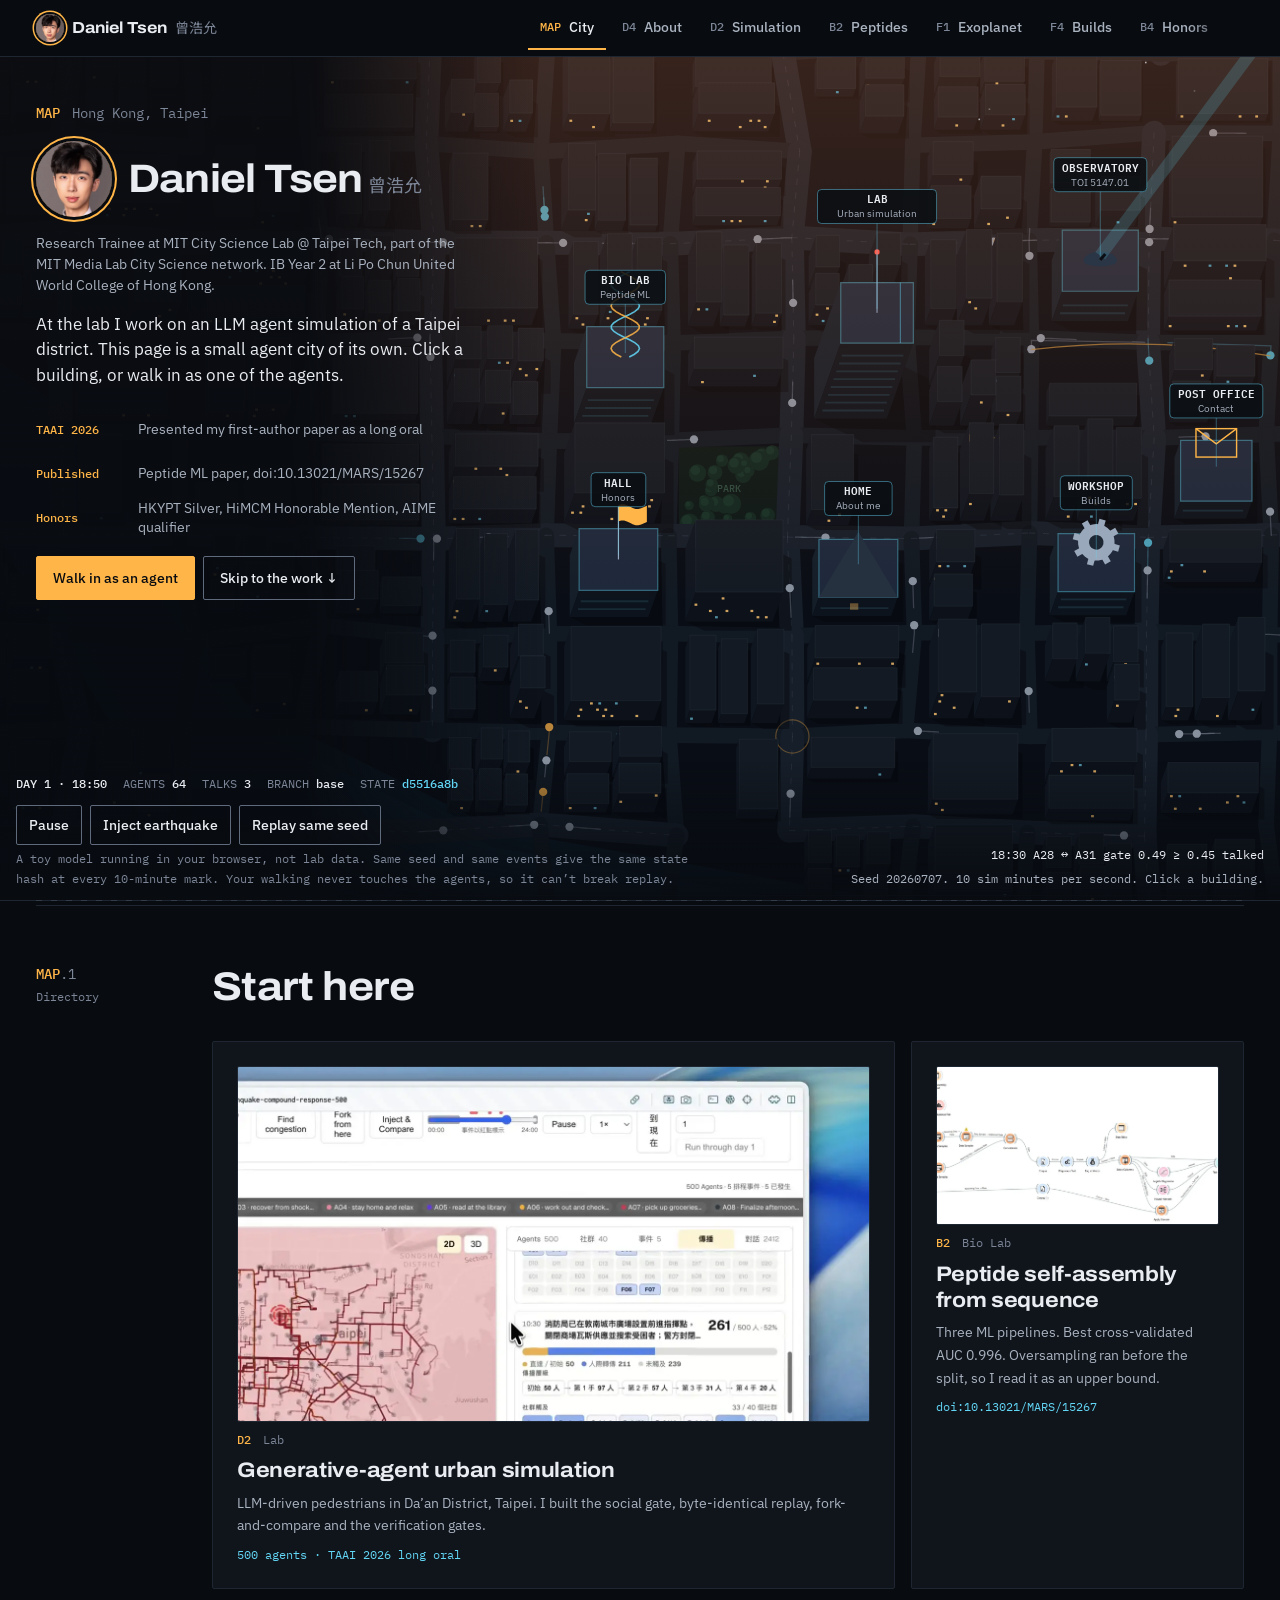
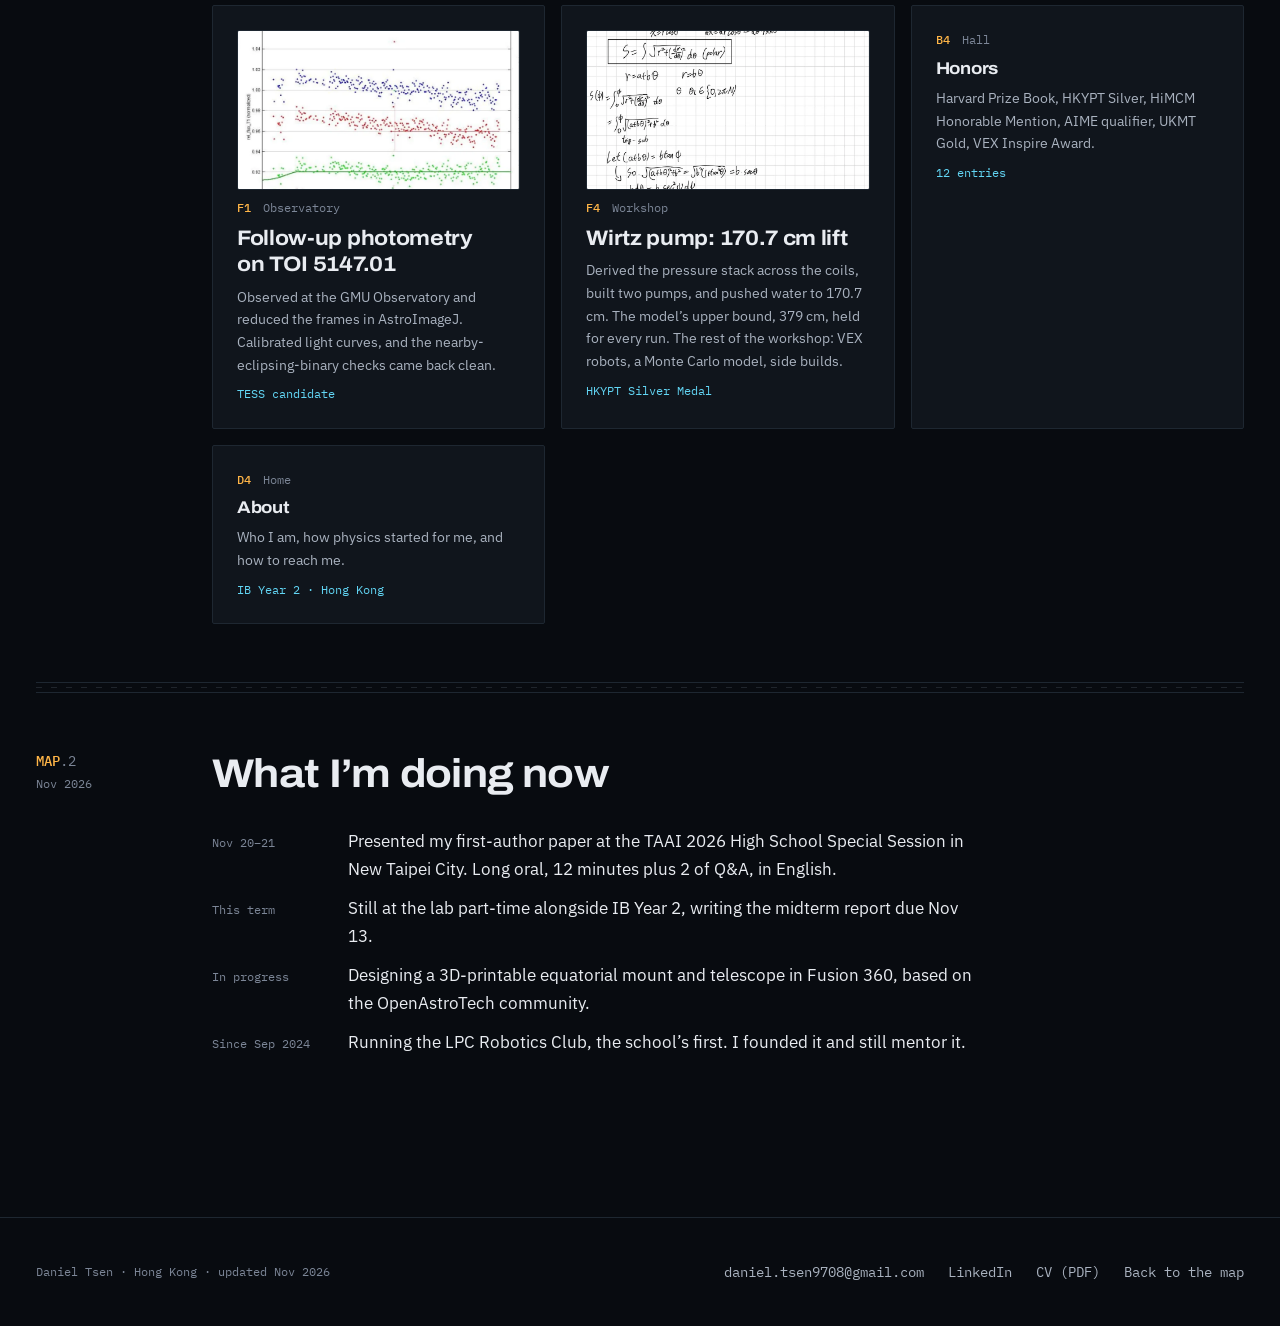
==== commit d0e72383: "Redesign step 3: City home page (index.html, MAP) and 404; retire the old kicker classes" ====
--- a/index.html
+++ b/index.html
@@ -34,14 +34,14 @@
 <div class="city-wrap" id="city-wrap">
   <div class="shade" aria-hidden="true"></div>
   <div class="intro">
-    <p class="district">Hong Kong <span>· Taipei</span></p>
+    <p class="where"><b>MAP</b> Hong Kong, Taipei</p>
     <div class="me"><img src="assets/img/me-face.webp" alt="Daniel Tsen" width="320" height="320"><h1>Daniel Tsen<span class="zh" lang="zh-Hant">曾浩允</span></h1></div>
     <p class="role">Research Trainee at MIT City Science Lab @ Taipei Tech, part of the MIT Media Lab City Science network. IB Year 2 at Li Po Chun United World College of Hong Kong.</p>
     <p class="lede">At the lab I work on an LLM agent simulation of a Taipei district. This page is a small agent city of its own. Click a building, or walk in as one of the agents.</p>
     <ul class="proof">
       <li><a href="simulation.html"><b>TAAI 2026</b> Presented my first-author paper as a long oral</a></li>
       <li><a href="peptides.html"><b>Published</b> Peptide ML paper, doi:10.13021/MARS/15267</a></li>
-      <li><a href="honors.html"><b>Honors</b> HKYPT Silver · HiMCM Honorable Mention · AIME qualifier</a></li>
+      <li><a href="honors.html"><b>Honors</b> HKYPT Silver, HiMCM Honorable Mention, AIME qualifier</a></li>
     </ul>
     <div class="cta"><button class="btn" id="walk-toggle" type="button" aria-pressed="false">Walk in as an agent</button><a class="btn ghost" href="#start">Skip to the work ↓</a></div>
     <p class="walk-hint" id="walk-hint" hidden><b>WALK MODE</b>Click or tap the map to walk. Arrow keys work too. Walk past other agents: if the social gate scores 0.45 or more, they stop and tell you something. Their lines are canned facts about me.</p>
@@ -60,7 +60,9 @@
   <div class="hud">
       <div class="hud-left">
         <div class="hud-stats"><b id="hud-clock">DAY 1 · 18:00</b><span>AGENTS <b id="hud-agents">52</b></span><span>TALKS <b id="hud-talks">0</b></span><span>BRANCH <b id="hud-branch">base</b></span><span>STATE <b id="hud-hash">00000000</b></span></div>
+        <details class="hud-more" open><summary>Controls</summary>
         <div class="hud-btns"><button class="btn small ghost" id="btn-play" type="button">Pause</button><button class="btn small ghost" id="btn-quake" type="button">Inject earthquake</button><button class="btn small ghost" id="btn-replay" type="button">Replay same seed</button><button class="btn small ghost" id="btn-base" type="button" hidden>Back to base</button></div>
+        </details>
         <p class="hud-note">A toy model running in your browser, not lab data. Same seed and same events give the same state hash at every 10-minute mark. Your walking never touches the agents, so it can’t break replay.</p>
       </div>
       <ul id="city-log"></ul>
@@ -68,46 +70,46 @@
 </div>
 <main id="main" class="page">
   <section class="block" id="start" aria-labelledby="start-h">
-    <div class="label"><b>The work</b>Lab, research, builds</div>
+    <p class="idx"><span><b>MAP</b>.1</span><small>Directory</small></p>
     <div class="body">
-      <h2 id="start-h" class="sr">Start here</h2>
+      <h2 id="start-h">Start here</h2>
       <div class="directory">
         <a class="dir feature" href="simulation.html">
           <video data-auto muted loop playsinline preload="none" width="1280" height="720" poster="assets/video/sim-500-agents-poster.webp" aria-label="Screen recording of the lab simulation with 500 agents"><source src="assets/video/sim-500-agents.mp4" type="video/mp4"></video>
-          <span class="k">LAB · URBAN INFORMATICS</span>
+          <span class="k"><b>D2</b> Lab</span>
           <h3>Generative-agent urban simulation</h3>
           <p>LLM-driven pedestrians in Da’an District, Taipei. I built the social gate, byte-identical replay, fork-and-compare and the verification gates.</p>
           <span class="s">500 agents · TAAI 2026 long oral</span>
         </a>
         <a class="dir" href="peptides.html">
           <img src="assets/img/peptide-workflow.webp" width="1600" height="657" alt="" loading="lazy">
-          <span class="k">BIO LAB</span>
+          <span class="k"><b>B2</b> Bio Lab</span>
           <h3>Peptide self-assembly from sequence</h3>
           <p>Three ML pipelines. Best cross-validated AUC 0.996. Oversampling ran before the split, so I read it as an upper bound.</p>
           <span class="s">doi:10.13021/MARS/15267</span>
         </a>
         <a class="dir" href="exoplanet.html">
           <img src="assets/img/exo-lightcurve.webp" width="722" height="700" alt="" loading="lazy">
-          <span class="k">OBSERVATORY</span>
+          <span class="k"><b>F1</b> Observatory</span>
           <h3>Follow-up photometry on TOI 5147.01</h3>
           <p>Observed at the GMU Observatory and reduced the frames in AstroImageJ. Calibrated light curves, and the nearby-eclipsing-binary checks came back clean.</p>
           <span class="s">TESS candidate</span>
         </a>
         <a class="dir" href="builds.html#wirtz">
           <img src="assets/img/pump-notes-1.webp" width="1000" height="1293" alt="" loading="lazy">
-          <span class="k">WORKSHOP</span>
+          <span class="k"><b>F4</b> Workshop</span>
           <h3>Wirtz pump: 170.7 cm lift</h3>
           <p>Derived the pressure stack across the coils, built two pumps, and pushed water to 170.7 cm. The model’s upper bound, 379 cm, held for every run. The rest of the workshop: VEX robots, a Monte Carlo model, side builds.</p>
           <span class="s">HKYPT Silver Medal</span>
         </a>
         <a class="dir compact" href="honors.html">
-          <span class="k">HALL</span>
+          <span class="k"><b>B4</b> Hall</span>
           <h3>Honors</h3>
           <p>Harvard Prize Book, HKYPT Silver, HiMCM Honorable Mention, AIME qualifier, UKMT Gold, VEX Inspire Award.</p>
           <span class="s">12 entries</span>
         </a>
         <a class="dir compact" href="about.html">
-          <span class="k">HOME</span>
+          <span class="k"><b>D4</b> Home</span>
           <h3>About</h3>
           <p>Who I am, how physics started for me, and how to reach me.</p>
           <span class="s">IB Year 2 · Hong Kong</span>
@@ -116,9 +118,9 @@
     </div>
   </section>
   <section class="block" aria-labelledby="now-h">
-    <div class="label"><b>Now</b>Nov 2026</div>
+    <p class="idx"><span><b>MAP</b>.2</span><small>Nov 2026</small></p>
     <div class="body">
-      <h2 id="now-h" class="sr">What I’m doing now</h2>
+      <h2 id="now-h">What I’m doing now</h2>
       <ul class="now">
         <li><span>Nov 20–21</span><p>Presented my first-author paper at the TAAI 2026 High School Special Session in New Taipei City. Long oral, 12 minutes plus 2 of Q&amp;A, in English.</p></li>
         <li><span>This term</span><p>Still at the lab part-time alongside IB Year 2, writing the midterm report due Nov 13.</p></li>
--- a/assets/css/site.css
+++ b/assets/css/site.css
@@ -7,6 +7,21 @@
 /* Hallmark · waive 39b · .btn.small stands 40px on desktop and 44px under 1000px · DESIGN.md 3.9 keeps the gate presets at 40px+ so three fit on one row of the widget */
 /* Hallmark · reworded simulation.html figure labels to page order (TAAI photo Fig. 1, 500-agent run Rec. 3) · the owner chose the TAAI photo as lead and the 500-agent run in Results */
 /* Hallmark · dropped simulation.html section kickers ("Why it exists", "Agent-to-agent gate", "Deterministic replay", "Fork and compare", "Days and events", "Transport", "Gates 0–7", "And how I present them", "Before anyone asks", "Who built what") · DESIGN.md 3.3 retires .label; .idx keeps only a word or date the heading lacks */
+/* Hallmark · dropped pump-tub-1.webp · builds.html: it sat only in the retired reel and is a duplicate of the Wirtz video poster; the reel's other photos now sit in their sections */
+/* Hallmark · dropped .reel and the builds.html kickers (HKYPT 2024–25 team lead line, Problem 16, Problem 7 co-led line, VEX Robotics Taipei Wego line, The rest of the bench) · DESIGN.md 3.3 and § 4 retire them; years and problem numbers moved to .idx, roles to the Credit table */
+/* Hallmark · reworded "High Stakes" and "Over Under" (the 23083Z and 23083Y headings) to colon and comma form, plus the dotted bench meta · gate 63 names middle-dot strings; the footer line stays dotted by DESIGN.md 3.8 */
+/* Hallmark · builds.html adds Fig. and Rec. labels in page order, a Key strip, Limits and Credit built from facts already on the page, captions for three moved photos and a poster frame for ruler-launch.mp4 · DESIGN.md 3.4, 3.6 and 3.7 */
+/* Hallmark · waive 44c · builds.html hero ends at 1044px at 1440 · DESIGN.md 3.2 puts the lead asset inside the hero; the h1 and lede sit well above the 800px fold */
+/* Hallmark · reworded "Why 0.996 is an upper bound" to "Limits" · DESIGN.md 3.7 names every Limits block "Limits"; its two paragraphs moved verbatim into the notes table */
+/* Hallmark · peptides.html (B2): dropped kickers "Result / Cross-validated", "Limits / Read with the table", "Method / Three representations", "Try it / k-mer counting", "Paper / Published Jan 1, 2026" · DESIGN.md 3.3; the dates and words now sit in .idx. Fixed "the NLP-inspired one, above" to "below": the widget sits below. Added a Key strip and a Credit table from facts already on the page; metrics joined with commas, gate 63 */
+/* Hallmark · reworded "Transit widget" to "The transit method" · the h2 was screen-reader only; DESIGN.md 3.3 makes it visible, and the old kicker text names it better */
+/* Hallmark · exoplanet.html (F1): dropped kickers "Result / TOI 5147.01", "Method / Frame to light curve", "Try it / The transit method", "Off the clock / My own telescope" · DESIGN.md 3.3. The light curve leads the hero, so figures renumber (light curve Fig. 1, raw frame Fig. 2). Added a Key strip, Limits from the verified record and Credit from the page */
+/* Hallmark · reworded "Hover a row and the board flips" out of the Honors lede · the flip only runs on mouse hover, so the line promised touch and keyboard users something that never happens; the flip stays as a hover detail */
+/* Hallmark · honors.html (B4): reworded the dotted results to commas and spelled out "HM" as "Honorable Mention in Algebra" · gate 63, and the audit named HM as unexplained. Dropped the .flap uppercase tracking (DESIGN.md 3.2 keeps mono caps for codes, table heads and dt only). Added visible h2s "Competition results" and "Papers", a Key strip from the board's own rows */
+/* Hallmark · about.html (D4): the portrait and facts move into the hero lead; the contact section takes the Post Office code G3 (DESIGN.md § 1). Dropped kickers "Logs / How physics started", "Off the clock / When I’m not building", "Training / School and courses", "Post office / Contact" · DESIGN.md 3.3; their first words now sit in .idx. The hobby bento becomes the shared card grid (DESIGN.md 3.5). Middle dots in the facts and hobby labels became semicolons and commas, gate 63 */
+/* Hallmark · index.html (MAP): dropped p.district "Hong Kong · Taipei" for a .where line "MAP Hong Kong, Taipei", and the kickers "The work / Lab, research, builds" and "Now / Nov 2026" · DESIGN.md 3.3; their h2s "Start here" and "What I’m doing now" are now visible. Directory codes "LAB · URBAN INFORMATICS", "BIO LAB", "OBSERVATORY", "WORKSHOP", "HALL", "HOME" became grid codes (D2 Lab, B2 Bio Lab, F1 Observatory, F4 Workshop, B4 Hall, D4 Home) by DESIGN.md 3.11. The HUD collapses under 1000px (3.11). 404.html takes the hero address; § 18 retires .district and .label */
+/* Hallmark · waive 25 · .prose and the bench rows run about 85 characters a line in IBM Plex Sans at 17px · DESIGN.md § 2 locks the body measure at 42rem for every page, and Simulation shares it */
+/* Hallmark · waive 77 · builds.html F4.1 and the key strip read thin · F4.1 is the tournament paragraph that frames F4.2 and F4.3, and the key strip is DESIGN.md 3.4 */
 
 /* =========================================================
    Layout concept: a city at night. Every page is a building on one street grid.
@@ -209,7 +224,7 @@
 figure.narrow{max-width:40rem}
 img[data-zoom]{cursor:zoom-in}
 figcaption{font-size:var(--t-14);color:var(--ink-2);line-height:1.5;max-width:60ch}
-figcaption b{font-family:var(--mono);font-weight:500;color:var(--cyan);margin-right:.45em}
+figcaption b{font-family:var(--mono);font-weight:500;color:var(--cyan);margin-right:.2em}
 .tag-sim{display:inline-block;font-family:var(--mono);font-size:var(--t-12);line-height:1.4;color:var(--ink-3);border:1px solid var(--line-2);border-radius:var(--r);padding:0 var(--s-1);margin-left:var(--s-1);white-space:nowrap;vertical-align:baseline}
 .figrow{display:grid;gap:var(--s-5);grid-template-columns:repeat(auto-fit,minmax(min(100%,17rem),1fr));align-items:start}
 .figrow img{max-height:34rem;object-fit:contain}
@@ -310,6 +325,10 @@
 .intro .role{font-size:var(--t-14);color:var(--ink-2);line-height:1.5}
 .intro .cta,.cta-row{display:flex;flex-wrap:wrap;gap:var(--s-2)}
 .panel-open .intro{visibility:hidden}
+.where{margin:0;font-family:var(--mono);font-size:var(--t-14);color:var(--ink-3)}
+.where b{font-weight:500;color:var(--amber);margin-right:.5ch}
+.hud-more summary{display:none}
+.hud-more{display:grid;gap:var(--s-1)}
 .me{display:flex;align-items:center;gap:var(--s-4)}
 .me h1{white-space:nowrap}
 .me h1 .zh{font-size:.45em}
@@ -353,93 +372,105 @@
 .now li{display:grid;grid-template-columns:7.5rem minmax(0,1fr);gap:var(--s-4);align-items:baseline}
 .now li span{font-family:var(--mono);font-size:var(--t-12);color:var(--ink-3)}
 
-/* ---------- 18. Pages not yet migrated ----------
-   About, Peptides, Exoplanet, Builds, Honors, 404 and the home sections still use these classes.
-   Each goes in that page's own PR (DESIGN.md § 4 retires most of them). Restyled to tokens only. */
-.district{margin:0;font-family:var(--mono);font-size:var(--t-14);color:var(--amber)}
-.district span{color:var(--ink-3)}
-.block > .label{position:sticky;top:calc(var(--nav-h) + var(--s-4));align-self:start;display:grid;gap:var(--s-1);font-family:var(--mono);font-size:var(--t-12);line-height:1.4;color:var(--ink-3)}
-.block > .label b{color:var(--amber);font-weight:500;font-size:var(--t-14)}
-.panel{background:var(--panel-solid);border:1px solid var(--line);border-radius:var(--r);padding:var(--s-5);min-width:0}
-.grid2,.grid3{display:grid;gap:var(--s-5)}
-.grid2{grid-template-columns:repeat(2,minmax(0,1fr))}
-.grid3{grid-template-columns:repeat(3,minmax(0,1fr))}
-.chips{list-style:none;margin:0;padding:0;display:flex;flex-wrap:wrap;gap:var(--s-2)}
-.chips li{font-family:var(--mono);font-size:var(--t-12);line-height:1.4;color:var(--ink-2);border:1px solid var(--line-2);border-radius:var(--r);padding:var(--s-1) var(--s-2)}
-.steps{list-style:none;margin:0;padding:0;counter-reset:s;display:grid;gap:var(--s-3);max-width:46rem}
-.steps li{counter-increment:s;display:grid;grid-template-columns:2.2rem minmax(0,1fr);gap:var(--s-3);align-items:baseline}
-.steps li::before{content:counter(s,decimal-leading-zero);font-family:var(--mono);font-size:var(--t-12);color:var(--cyan);border:1px solid var(--cyan-line);border-radius:var(--r);text-align:center}
+/* ---------- 17b. Workshop (builds.html, F4) ---------- */
+.hero > .lead.pair{display:grid;grid-template-columns:minmax(0,4fr) minmax(0,3fr);gap:var(--s-4);align-items:start;max-width:44rem}
+.split{display:grid;grid-template-columns:minmax(0,1.15fr) minmax(0,1fr);gap:var(--s-7);align-items:start}
+.split .prose h3{margin-top:var(--s-1)}
+.stack{display:grid;gap:var(--s-5);min-width:0}
+.stack .stats{grid-auto-flow:row;grid-template-columns:repeat(3,minmax(0,1fr));gap:var(--s-4)}
+.stack .stat b{white-space:nowrap;font-size:var(--t-21)}
+.gallery{display:grid;gap:var(--s-4);min-width:0}
+.gallery.g2{grid-template-columns:repeat(2,minmax(0,1fr))}
+.gallery.g3{grid-template-columns:repeat(3,minmax(0,1fr))}
+.gallery.g4{grid-template-columns:repeat(4,minmax(0,1fr))}
+.gallery.notes{max-width:40rem}
+.shot{margin:0;display:grid;gap:var(--s-2);align-content:start;overflow:hidden}
+.shot img{width:100%;aspect-ratio:3/4;object-fit:cover;border-radius:var(--r);border:1px solid var(--line);background:var(--panel-solid)}
+.shot.wide{grid-column:1 / -1}
+.shot.wide img{aspect-ratio:4/3}
+.gallery.g3 .shot img,.shot.chart img{aspect-ratio:auto;object-fit:contain}
+.shot.chart img{padding:var(--s-2)}
+.shot figcaption{font-size:var(--t-14);color:var(--ink-2)}
+.filters{display:flex;flex-wrap:wrap;gap:var(--s-2);align-items:center}
+.filters .count{font-family:var(--mono);font-size:var(--t-12);color:var(--ink-3);margin-left:var(--s-2)}
+.bench{display:grid;gap:var(--s-6)}
+.bench-g{display:grid}
+.bench-g:not(:has(.row:not([hidden]))){display:none}
+.bench-k{font-size:var(--t-14);font-weight:600;color:var(--ink-2);padding-bottom:var(--s-2);border-bottom:1px solid var(--line-2)}
+.row{display:grid;grid-template-columns:12rem minmax(0,1fr) auto;gap:var(--s-2) var(--s-6);padding-block:var(--s-5);border-bottom:1px solid var(--line)}
+.row .k{margin:0;display:grid;gap:var(--s-1);align-content:start;font-family:var(--mono);font-size:var(--t-12);line-height:1.5;color:var(--ink-3)}
+.row .k b{font-weight:500;color:var(--ink-2)}
+.row-b{display:grid;gap:var(--s-2);align-content:start;max-width:42rem;min-width:0}
+.row-b p{color:var(--ink-2)}
+.row-b .held{border-left:2px solid var(--line-2);padding-left:var(--s-3)}
+.thumbs{width:7rem}
+.thumbs figure{gap:0}
+.thumbs img{aspect-ratio:3/4;object-fit:cover;width:100%;border-radius:var(--r);border:1px solid var(--line)}
+
+/* ---------- 17c. Bio Lab (peptides.html, B2) ---------- */
+.hero > .lead.hero-canvas{display:grid;gap:var(--s-2)}
+#pep-hero{width:100%;height:clamp(140px,18vw,210px);display:block;border:1px solid var(--line);border-radius:var(--r);background:var(--ground-2)}
+.trio{display:grid;grid-template-columns:repeat(3,minmax(0,1fr));gap:var(--s-5)}
+.trio .card h3{font-size:var(--t-17)}
+.note{font-size:var(--t-14);color:var(--ink-2);max-width:42rem}
+.w-note.warn{color:var(--amber)}
+.card.paper{max-width:46rem;gap:var(--s-4)}
+.card.paper h3{font-size:var(--t-21)}
+
+/* ---------- 17d. Observatory (exoplanet.html, F1) ---------- */
+.figrow.narrow{max-width:34rem}
+.hero > .lead.narrow{max-width:28rem}
+.figrow.narrow{grid-template-columns:minmax(0,1fr)}
+.steps{list-style:none;margin:0;padding:0;counter-reset:s;display:grid;max-width:44rem;border-top:1px solid var(--line)}
+.steps li{counter-increment:s;display:grid;grid-template-columns:3rem minmax(0,1fr);gap:var(--s-3);align-items:baseline;padding-block:var(--s-3);border-bottom:1px solid var(--line)}
+.steps li::before{content:counter(s,decimal-leading-zero);font-family:var(--mono);font-size:var(--t-14);color:var(--cyan)}
+
+/* ---------- 17e. Hall (honors.html, B4) ---------- */
+.stats + section.block{margin-top:var(--s-6)}
+.board{background:var(--panel-solid);border:1px solid var(--line-2);border-radius:var(--r);overflow:hidden}
+.board-head{display:flex;flex-wrap:wrap;justify-content:space-between;gap:var(--s-2) var(--s-4);padding:var(--s-3) var(--s-4);border-bottom:1px solid var(--line-2);font-family:var(--mono);font-size:var(--t-14);color:var(--ink-2)}
+.board-head span{color:var(--ink-3);font-variant-numeric:tabular-nums}
+.board table{width:100%;border-collapse:collapse}
+.board th{font-family:var(--mono);font-size:var(--t-12);font-weight:500;color:var(--ink-3);text-align:left;letter-spacing:.06em;text-transform:uppercase;padding:var(--s-3) var(--s-4);border-bottom:1px solid var(--line)}
+.board td{padding:var(--s-3) var(--s-4);border-bottom:1px solid var(--line);vertical-align:baseline}
+.board tr:last-child td{border-bottom:0}
+.board tbody tr{transition:background-color var(--dur) var(--ease)}
+.board tbody tr:hover{background:var(--amber-soft)}
+.board .yr{font-family:var(--mono);font-size:var(--t-14);color:var(--ink-2);white-space:nowrap;font-variant-numeric:tabular-nums}
+.board .ev{font-weight:500}
+.board .ev small{display:block;font-weight:400;color:var(--ink-2);font-size:var(--t-14)}
+.flap{font-family:var(--mono);font-weight:500;color:var(--amber);font-size:var(--t-14)}
+
+/* ---------- 17f. Home (about.html, D4; contact is Post Office G3) ---------- */
+.hero > .lead.about-lead{display:grid;grid-template-columns:minmax(0,18rem) minmax(0,1fr);gap:var(--s-6);align-items:start}
+.portrait{margin:0;border:1px solid var(--line-2);border-radius:var(--r);overflow:hidden;background:var(--panel-solid)}
+.portrait img{width:100%;height:auto;display:block;border:0}
+.about-facts{display:grid;gap:var(--s-5);min-width:0;align-content:start}
+.about-facts .facts dd{font-size:var(--t-14)}
+.mail{display:flex;flex-wrap:wrap;align-items:center;gap:var(--s-3) var(--s-4)}
+.mail a{font-family:var(--mono);font-size:var(--t-21);word-break:break-all}
+.offgrid{display:grid;grid-template-columns:repeat(auto-fill,minmax(min(100%,17rem),1fr));gap:var(--s-4);align-items:start}
+.hob{display:grid;gap:var(--s-2);align-content:start}
+.hob:hover{border-color:var(--amber)}
+.hob-wide:has(.hob-video.on){grid-column:span 2}
+.hob-photo{padding:0;overflow:hidden}
+.hob-photo img{width:100%;aspect-ratio:4/3;object-fit:cover;border-bottom:1px solid var(--line)}
+.hob-photo .hob-k,.hob-photo h3{padding-inline:var(--s-5)}
+.hob-photo h3{padding-bottom:var(--s-5)}
+.hob-big{margin:0;font-family:var(--display);font-stretch:var(--display-stretch);font-weight:var(--display-weight);font-size:var(--t-28);line-height:1.1;color:var(--ink)}
+.hob-k{margin:0;font-family:var(--mono);font-size:var(--t-12);color:var(--ink-3)}
+.hob .muted{font-size:var(--t-14)}
+.hob-video{display:grid;gap:var(--s-2)}
+.hob-video video{width:100%;border-radius:var(--r);border:1px solid var(--line-2)}
+.hob-chair video{max-height:26rem;object-fit:cover}
+
+/* ---------- 18. Tables (About, Bio Lab) ---------- */
 .tbl-wrap{overflow-x:auto;border:1px solid var(--line);border-radius:var(--r)}
 .tbl{width:100%;min-width:36rem;border-collapse:collapse;font-size:var(--t-14)}
 .tbl th,.tbl td{text-align:left;padding:var(--s-3) var(--s-4);border-bottom:1px solid var(--line);vertical-align:baseline}
 .tbl th{font-family:var(--mono);font-weight:500;font-size:var(--t-12);color:var(--ink-3);text-transform:uppercase;letter-spacing:.06em;background:var(--panel-solid)}
 .tbl tr:last-child td{border-bottom:0}
 .tbl td.n{font-family:var(--mono);font-variant-numeric:tabular-nums}
-.hero-canvas{margin:var(--s-2) 0 0;display:grid;gap:var(--s-1)}
-#pep-hero{width:100%;height:clamp(140px,18vw,210px);display:block;border-radius:var(--r)}
-/* About */
-.about-top{display:grid;grid-template-columns:minmax(0,340px) minmax(0,1fr);gap:var(--s-7);align-items:center;padding-block:var(--s-8) var(--s-7)}
-.portrait{position:relative;margin:0;max-width:360px;border:1px solid var(--line-2);border-radius:var(--r);overflow:hidden;background:var(--panel-solid)}
-.portrait img{width:100%;height:auto;display:block;border:0}
-.mail{display:flex;flex-wrap:wrap;align-items:center;gap:var(--s-3) var(--s-4)}
-.mail a{font-family:var(--mono);font-size:var(--t-21);word-break:break-all}
-.hobbies{display:grid;grid-template-columns:repeat(4,minmax(0,1fr));gap:var(--s-4);grid-auto-flow:dense}
-.hob{position:relative;display:grid;gap:var(--s-2);align-content:end;min-height:12rem;overflow:hidden}
-.hob:hover{transform:translateY(-2px);border-color:var(--amber)}
-.hob-wide{grid-column:span 2;grid-row:span 2;align-content:start}
-.hob-wide:not(:has(.hob-video.on)){grid-row:auto}
-.hob-photo{grid-row:span 2;padding:0;align-content:stretch}
-.hob-photo img{width:100%;height:100%;object-fit:cover;min-height:18rem}
-.hob-photo .hob-k,.hob-photo h3{position:absolute;left:var(--s-4);z-index:1;margin:0}
-.hob-photo .hob-k{bottom:3.1rem}
-.hob-photo h3{bottom:var(--s-4)}
-.hob-photo::after{content:"";position:absolute;inset:40% 0 0;background:linear-gradient(0deg,var(--ground-fade),var(--ground-clear));pointer-events:none}
-.hob-big{margin:0;font-family:var(--display);font-stretch:var(--display-stretch);font-weight:var(--display-weight);font-size:var(--t-28);line-height:1.1;color:var(--ink)}
-.hob-k{margin:0;font-family:var(--mono);font-size:var(--t-12);color:var(--cyan)}
-.hob .muted{font-size:var(--t-14)}
-.hob-video{display:grid;gap:var(--s-2)}
-.hob-video video{width:100%;border-radius:var(--r);border:1px solid var(--line-2)}
-.hob-lang{grid-column:span 2;min-height:0;display:flex;flex-wrap:wrap;align-items:baseline;gap:var(--s-2) var(--s-5)}
-.hob-lang .muted{flex:1 1 20rem}
-.hob-chair{grid-row:span 2;align-content:start;gap:var(--s-2)}
-.hob-chair video{max-height:26rem;object-fit:cover}
-/* Builds */
-.filters{display:flex;flex-wrap:wrap;gap:var(--s-2);align-items:center}
-.filters .count{font-family:var(--mono);font-size:var(--t-12);color:var(--ink-3);margin-left:var(--s-2)}
-.thumbs{display:grid;grid-template-columns:repeat(auto-fit,minmax(min(100%,9rem),1fr));gap:var(--s-2)}
-.thumbs img{aspect-ratio:3/4;object-fit:cover;width:100%;max-height:240px;border-radius:var(--r);border:1px solid var(--line)}
-.thumbs.land img{aspect-ratio:4/3}
-.reel{overflow-x:auto;padding-block:var(--s-2) var(--s-6)}
-.reel-track{display:flex;gap:var(--s-3);width:max-content;padding-inline:var(--gutter) var(--gutter-r)}
-.reel-dup{display:none}
-.reel img{height:clamp(170px,22vw,250px);width:auto;border-radius:var(--r);border:1px solid var(--line);background:var(--panel-solid);object-fit:cover}
-.split{display:grid;grid-template-columns:minmax(0,1.15fr) minmax(0,1fr);gap:var(--s-7);align-items:start}
-.split .prose h3{margin-top:var(--s-1)}
-.stack{display:grid;gap:var(--s-4);min-width:0}
-.gallery{display:grid;gap:var(--s-4);min-width:0}
-.gallery.g2{grid-template-columns:repeat(2,minmax(0,1fr))}
-.gallery.g3{grid-template-columns:repeat(3,minmax(0,1fr))}
-.gallery.g4{grid-template-columns:repeat(4,minmax(0,1fr))}
-.shot{margin:0;display:grid;gap:var(--s-1);align-content:start;overflow:hidden}
-.shot img{width:100%;aspect-ratio:3/4;object-fit:cover;border-radius:var(--r);border:1px solid var(--line);background:var(--panel-solid)}
-.gallery.g3 .shot img{aspect-ratio:auto}
-.shot.chart img{aspect-ratio:auto;object-fit:contain;padding:var(--s-2)}
-.shot figcaption{font-size:var(--t-12);color:var(--ink-3)}
-.feature .stat b{white-space:nowrap}
-/* Honors board */
-.board{background:var(--ground);border:1px solid var(--line-2);border-radius:var(--r);overflow:hidden}
-.board-head{display:flex;flex-wrap:wrap;justify-content:space-between;gap:var(--s-2) var(--s-4);padding:var(--s-3) var(--s-4);border-bottom:1px solid var(--line-2);font-family:var(--mono);font-size:var(--t-14);color:var(--amber)}
-.board-head span{color:var(--ink-3)}
-.board table{width:100%;border-collapse:collapse}
-.board th{font-family:var(--mono);font-size:var(--t-12);font-weight:500;color:var(--ink-3);text-align:left;letter-spacing:.06em;text-transform:uppercase;padding:var(--s-3) var(--s-4);border-bottom:1px solid var(--line)}
-.board td{padding:var(--s-3) var(--s-4);border-bottom:1px solid var(--line);vertical-align:baseline}
-.board tr:last-child td{border-bottom:0}
-.board tbody tr{transition:background-color var(--dur) var(--ease)}
-.board tbody tr:hover,.board tbody tr:focus-within{background:var(--amber-soft)}
-.board .yr{font-family:var(--mono);font-size:var(--t-14);color:var(--ink-2);white-space:nowrap;font-variant-numeric:tabular-nums}
-.board .ev{font-weight:500}
-.board .ev small{display:block;font-weight:400;color:var(--ink-3);font-size:var(--t-14)}
-.flap{font-family:var(--mono);font-weight:500;color:var(--amber);letter-spacing:.06em;text-transform:uppercase;font-size:var(--t-14)}
 
 /* ---------- 19. Responsive ---------- */
 @media (width < 1000px){
@@ -452,7 +483,14 @@
   .btn.small,.seg button{min-height:var(--tap)}
   .city-wrap{height:auto;min-height:0;max-height:none;display:flex;flex-direction:column}
   .intro{position:static;width:auto;padding-left:var(--gutter);padding-right:var(--gutter-r);padding-block:var(--s-5) var(--s-4)}
-  .canvas-box{position:relative;height:min(calc(100svh - 150px),560px);min-height:360px}
+  .canvas-box{position:relative;height:420px;min-height:0}
+  .hud-stats > span:nth-of-type(2),.hud-stats > span:nth-of-type(3){display:none}
+  .hud-more summary{display:flex;align-items:center;gap:var(--s-2);min-height:var(--tap);cursor:pointer;list-style:none;font-size:var(--t-14);color:var(--ink)}
+  .hud-more summary::-webkit-details-marker{display:none}
+  .hud-more summary::after{content:"+";margin-left:auto;font-family:var(--mono);color:var(--amber)}
+  .hud-more[open] summary::after{content:"−"}
+  .hud-more{border-block:1px solid var(--line);margin-top:var(--s-2)}
+  #city-log li:nth-child(n+3){display:none}
   .shade{display:none}
   .hud{position:static;background:none;padding-block:var(--s-2) var(--s-4)}
   #city-log{text-align:left}
@@ -463,9 +501,8 @@
   .canvas-box{position:absolute;inset:0}
 }
 @media (width < 900px){
-  .grid3,.split{grid-template-columns:minmax(0,1fr)}
-  .hobbies{grid-template-columns:repeat(2,minmax(0,1fr))}
-  .hob-wide{grid-column:1 / -1;grid-row:auto}
+  .split,.trio{grid-template-columns:minmax(0,1fr)}
+  .gallery.g4{grid-template-columns:repeat(2,minmax(0,1fr))}
 }
 @media (width < 820px){
   html{scroll-padding-top:calc(var(--tap) * 2 + var(--s-5))}
@@ -493,16 +530,19 @@
   .jump nav{margin-left:0;border-top:1px solid var(--line)}
   .jump a:last-child{border-bottom:0}
   section.block{grid-template-columns:minmax(0,1fr);gap:var(--s-3);padding-block:var(--s-7)}
-  .idx,.block > .label{position:static;display:flex;flex-wrap:wrap;gap:0 var(--s-3);align-items:baseline;font-size:var(--t-12)}
-  .idx span,.block > .label b{font-size:var(--t-12)}
+  .idx{position:static;display:flex;flex-wrap:wrap;gap:0 var(--s-3);align-items:baseline;font-size:var(--t-12)}
+  .idx span{font-size:var(--t-12)}
   .pan{overflow-x:auto;border:1px solid var(--line);border-radius:var(--r)}
   .pan img{min-width:680px;border:0}
   .sliders{grid-template-columns:minmax(0,1fr)}
-  .gallery.g3,.gallery.g4,.grid2{grid-template-columns:repeat(2,minmax(0,1fr))}
+  .gallery.g3,  .row{grid-template-columns:minmax(0,1fr) auto}
+  .row .k{grid-column:1 / -1;display:flex;flex-wrap:wrap;gap:0 var(--s-3)}
+  .thumbs{width:5.5rem}
 }
 @media (width < 760px){
-  .about-top,.grid2{grid-template-columns:minmax(0,1fr)}
+  .hero > .lead.about-lead{grid-template-columns:minmax(0,1fr)}
   .portrait{max-width:260px}
+  .hob-wide:has(.hob-video.on){grid-column:auto}
 }
 @media (width < 700px){
   .dir.feature{grid-column:auto}
@@ -514,6 +554,7 @@
   .board td.res{grid-column:2}
 }
 @media (width < 560px){
+  .mail a{font-size:var(--t-17)}
   .facts{grid-template-columns:minmax(0,1fr)}
   .facts dt{padding-bottom:0}
   .facts dd{border-top:0;padding-top:var(--s-1)}
@@ -521,11 +562,6 @@
   .now li{grid-template-columns:minmax(0,1fr);gap:0}
   #transit{height:440px}
 }
-@media (width < 520px){
-  .hobbies{grid-template-columns:minmax(0,1fr)}
-  .hob-photo{grid-row:auto}
-  .hob-lang{grid-column:auto}
-}
 @media (width < 360px){
   .stats,.stats:has(> .key-k){grid-template-columns:minmax(0,1fr)}
 }
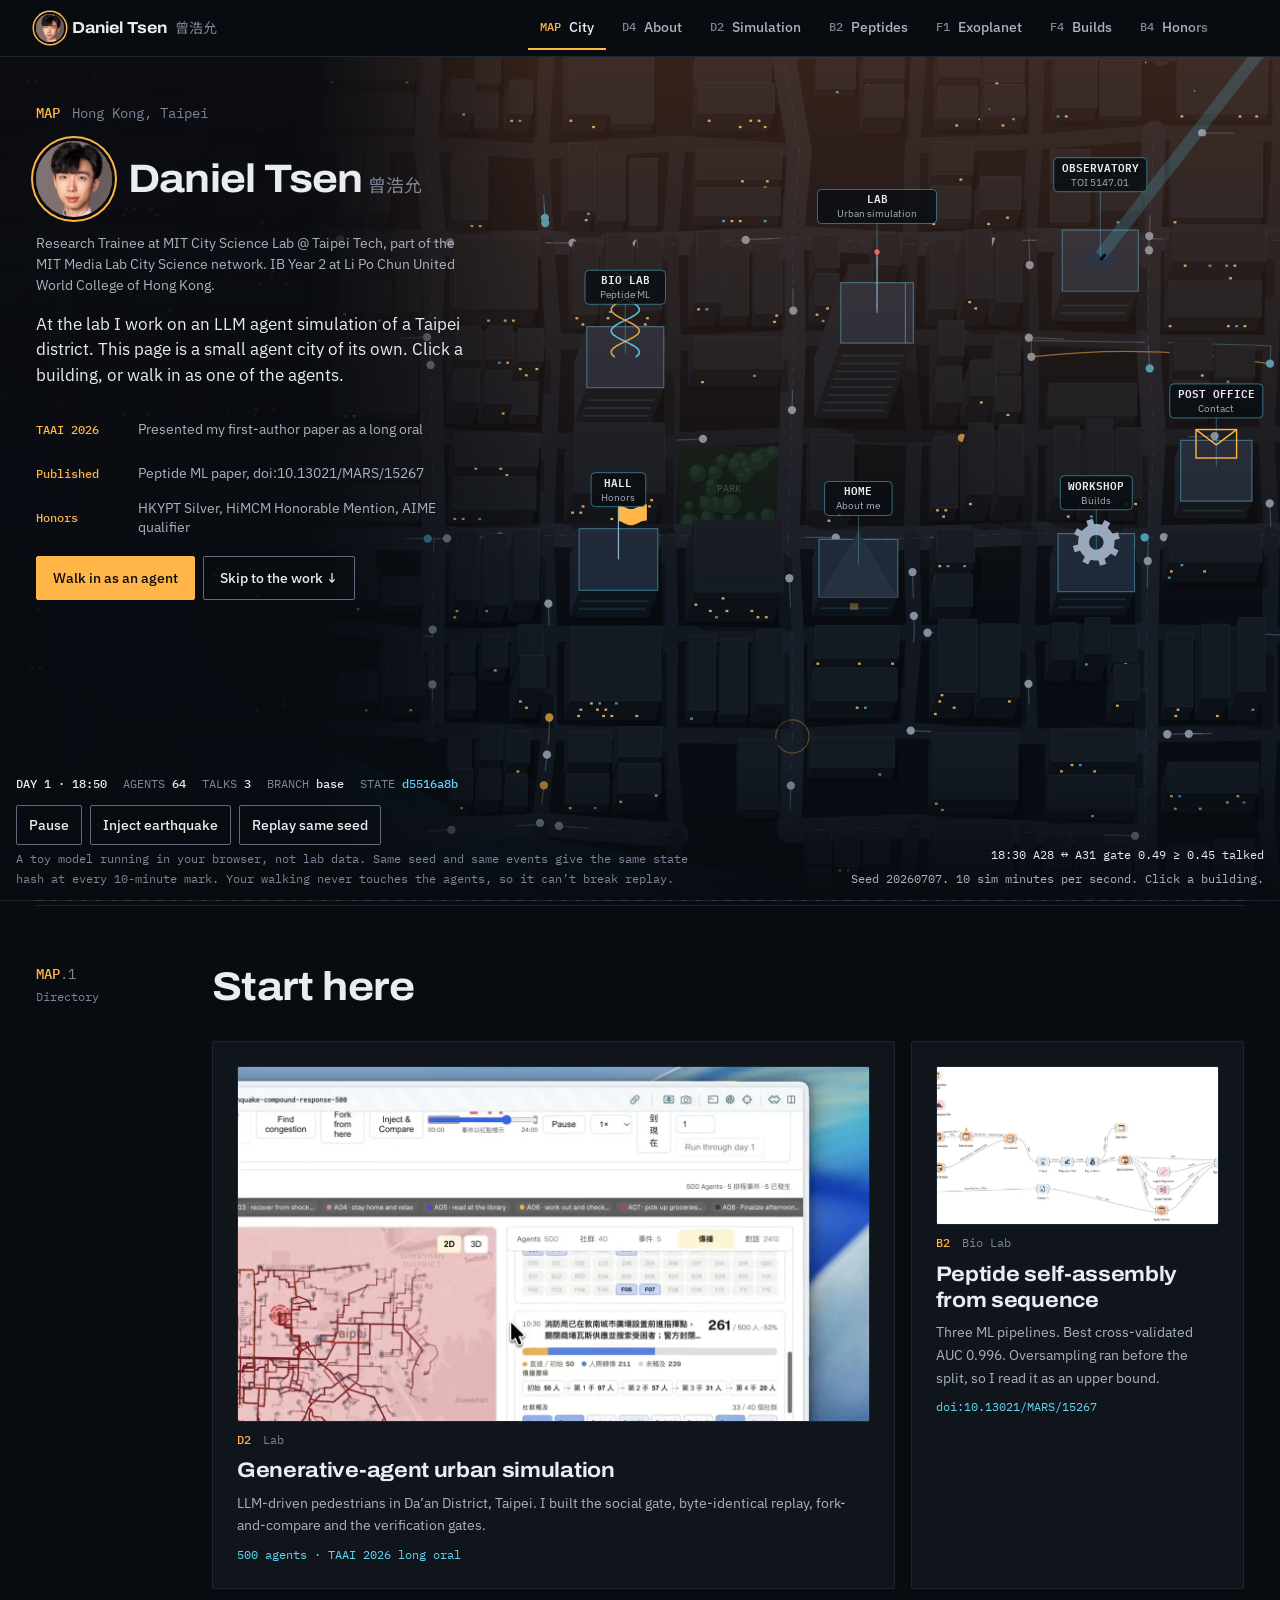
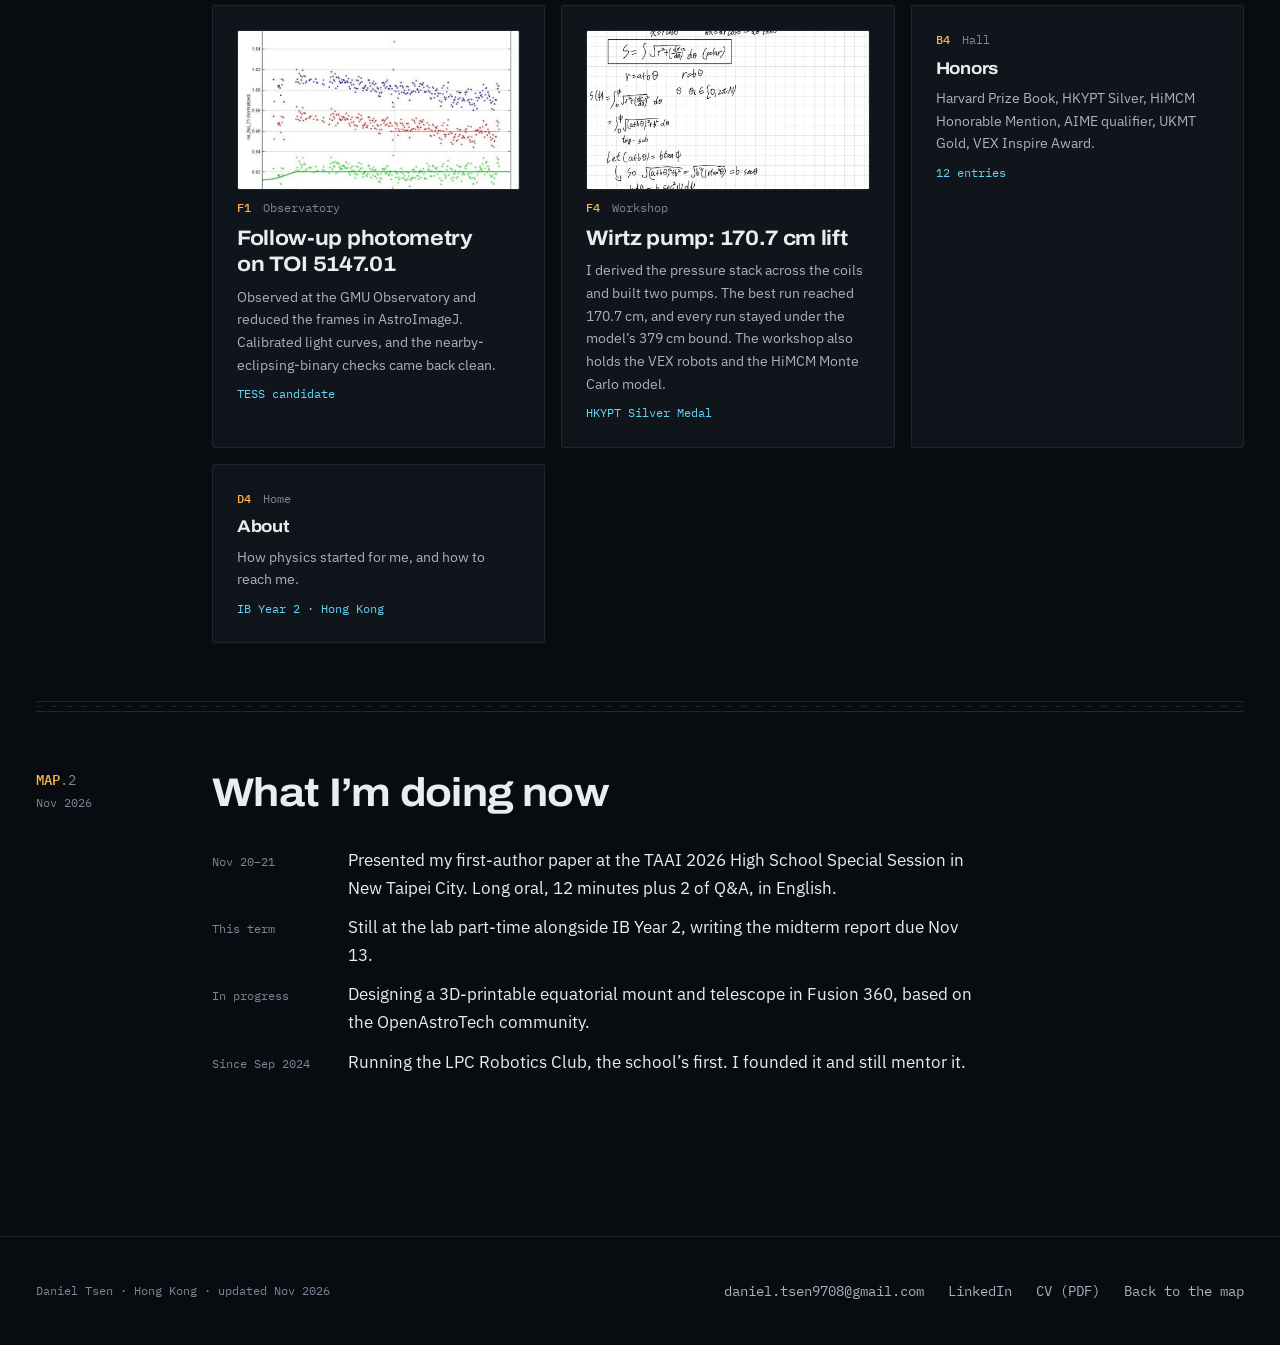
==== commit 08d587a8: "Redesign step 6: copy pass, CJK font subset, canonical URLs on danieltsen.com" ====
--- a/index.html
+++ b/index.html
@@ -9,18 +9,18 @@
 <meta property="og:type" content="website">
 <meta property="og:title" content="Daniel Tsen">
 <meta property="og:description" content="Daniel Tsen (曾浩允). Research Trainee at MIT City Science Lab @ Taipei Tech. LLM agent simulation paper presented as a long oral at TAAI 2026; peptide ML paper published. A walkable city of my work.">
-<meta property="og:url" content="https://hammerheadllama.github.io/">
-<meta property="og:image" content="https://hammerheadllama.github.io/assets/img/og.jpg">
+<meta property="og:url" content="https://danieltsen.com/">
+<meta property="og:image" content="https://danieltsen.com/assets/img/og.jpg">
 <meta property="og:image:width" content="1200">
 <meta property="og:image:height" content="675">
 <meta property="og:image:alt" content="Screen recording frame of the lab simulation with 500 agents">
 <meta name="twitter:card" content="summary_large_image">
-<link rel="canonical" href="https://hammerheadllama.github.io/">
+<link rel="canonical" href="https://danieltsen.com/">
 <link rel="icon" href="data:image/svg+xml,%3Csvg%20xmlns%3D%22http%3A//www.w3.org/2000/svg%22%20viewBox%3D%220%200%2032%2032%22%3E%3Crect%20width%3D%2232%22%20height%3D%2232%22%20rx%3D%226%22%20fill%3D%22%23080B10%22/%3E%3Cpath%20d%3D%22M6%2011h20M6%2021h20M11%206v20M21%206v20%22%20stroke%3D%22%231F2833%22%20stroke-width%3D%222%22/%3E%3Ccircle%20cx%3D%2221%22%20cy%3D%2211%22%20r%3D%224%22%20fill%3D%22%23FFB547%22/%3E%3Ccircle%20cx%3D%2211%22%20cy%3D%2221%22%20r%3D%222.5%22%20fill%3D%22%2362D6F5%22/%3E%3C/svg%3E">
 <link rel="preconnect" href="https://fonts.googleapis.com">
 <link rel="preconnect" href="https://fonts.gstatic.com" crossorigin>
 <link rel="stylesheet" href="https://fonts.googleapis.com/css2?family=Archivo:wdth,wght@100..125,500..800&family=IBM+Plex+Mono:wght@400;500;600&family=IBM+Plex+Sans:ital,wght@0,400;0,500;0,600;1,400&display=swap">
-<link rel="stylesheet" href="https://fonts.googleapis.com/css2?family=Noto+Sans+TC:wght@400;500&display=swap&text=%E6%9B%BE%E6%B5%A9%E5%85%81%E8%98%87%E6%98%B1%E9%BD%8A%E5%AE%B6%E5%BA%AD%E6%94%B6%E6%94%AF%E8%AA%BF%E6%9F%A5">
+<link rel="stylesheet" href="https://fonts.googleapis.com/css2?family=Noto+Sans+TC:wght@400;500&display=swap&text=%E4%B8%AD%E4%BA%BA%E5%85%81%E5%8F%B0%E5%90%8B%E5%9F%B9%E5%AD%B8%E5%AE%B6%E5%BA%AD%E6%89%8D%E6%94%AF%E6%94%B6%E6%98%B1%E6%9B%BE%E6%9F%A5%E6%B5%A9%E7%94%9F%E7%95%AB%E7%A0%94%E7%A7%91%E7%A9%B6%E8%82%B2%E8%98%87%E8%A8%88%E8%AA%BF%E9%AB%98%E9%BD%8A">
 <link rel="stylesheet" href="assets/css/site.css">
 </head>
 <body>
@@ -99,7 +99,7 @@
           <img src="assets/img/pump-notes-1.webp" width="1000" height="1293" alt="" loading="lazy">
           <span class="k"><b>F4</b> Workshop</span>
           <h3>Wirtz pump: 170.7 cm lift</h3>
-          <p>Derived the pressure stack across the coils, built two pumps, and pushed water to 170.7 cm. The model’s upper bound, 379 cm, held for every run. The rest of the workshop: VEX robots, a Monte Carlo model, side builds.</p>
+          <p>I derived the pressure stack across the coils and built two pumps. The best run reached 170.7 cm, and every run stayed under the model’s 379 cm bound. The workshop also holds the VEX robots and the HiMCM Monte Carlo model.</p>
           <span class="s">HKYPT Silver Medal</span>
         </a>
         <a class="dir compact" href="honors.html">
@@ -111,7 +111,7 @@
         <a class="dir compact" href="about.html">
           <span class="k"><b>D4</b> Home</span>
           <h3>About</h3>
-          <p>Who I am, how physics started for me, and how to reach me.</p>
+          <p>How physics started for me, and how to reach me.</p>
           <span class="s">IB Year 2 · Hong Kong</span>
         </a>
       </div>
--- a/assets/css/site.css
+++ b/assets/css/site.css
@@ -20,6 +20,7 @@
 /* Hallmark · honors.html (B4): reworded the dotted results to commas and spelled out "HM" as "Honorable Mention in Algebra" · gate 63, and the audit named HM as unexplained. Dropped the .flap uppercase tracking (DESIGN.md 3.2 keeps mono caps for codes, table heads and dt only). Added visible h2s "Competition results" and "Papers", a Key strip from the board's own rows */
 /* Hallmark · about.html (D4): the portrait and facts move into the hero lead; the contact section takes the Post Office code G3 (DESIGN.md § 1). Dropped kickers "Logs / How physics started", "Off the clock / When I’m not building", "Training / School and courses", "Post office / Contact" · DESIGN.md 3.3; their first words now sit in .idx. The hobby bento becomes the shared card grid (DESIGN.md 3.5). Middle dots in the facts and hobby labels became semicolons and commas, gate 63 */
 /* Hallmark · index.html (MAP): dropped p.district "Hong Kong · Taipei" for a .where line "MAP Hong Kong, Taipei", and the kickers "The work / Lab, research, builds" and "Now / Nov 2026" · DESIGN.md 3.3; their h2s "Start here" and "What I’m doing now" are now visible. Directory codes "LAB · URBAN INFORMATICS", "BIO LAB", "OBSERVATORY", "WORKSHOP", "HALL", "HOME" became grid codes (D2 Lab, B2 Bio Lab, F1 Observatory, F4 Workshop, B4 Hall, D4 Home) by DESIGN.md 3.11. The HUD collapses under 1000px (3.11). 404.html takes the hero address; § 18 retires .district and .label */
+/* Hallmark · step 5 motion (emil-design-eng): --ease-out and --dur-press added; card lifts gated to fine pointers; press is scale(.97) in 140ms; #bpanel and k-mer chips fade in with their move; lightbox enters with @starting-style; reduced motion swaps moves for 150ms fades and keeps every state colour */
 /* Hallmark · waive 25 · .prose and the bench rows run about 85 characters a line in IBM Plex Sans at 17px · DESIGN.md § 2 locks the body measure at 42rem for every page, and Simulation shares it */
 /* Hallmark · waive 77 · builds.html F4.1 and the key strip read thin · F4.1 is the tournament paragraph that frames F4.2 and F4.3, and the key strip is DESIGN.md 3.4 */
 
@@ -94,6 +95,8 @@
   --r-round:999px;
   --shadow-lift:0 12px 32px rgba(0,0,0,.45);
   --ease:cubic-bezier(.2,.8,.2,1);
+  --ease-out:cubic-bezier(.23,1,.32,1);   /* step 5: strong ease-out for presses, lifts and entrances */
+  --dur-press:140ms;                     /* step 5: button press feedback */
   --dur:180ms;
 
   color-scheme:dark;
@@ -199,7 +202,7 @@
 .block > .full{grid-column:1 / -1;min-width:0}
 
 /* ---------- 10. Cards (3.5) ---------- */
-.card,.dir,.hob{background:var(--panel-solid);border:1px solid var(--line);border-radius:var(--r);padding:var(--s-5);min-width:0;transition:border-color var(--dur) var(--ease),transform var(--dur) var(--ease)}
+.card,.dir,.hob{background:var(--panel-solid);border:1px solid var(--line);border-radius:var(--r);padding:var(--s-5);min-width:0;transition:border-color var(--dur) var(--ease),transform var(--dur) var(--ease-out)}
 .card{display:grid;gap:var(--s-3)}
 .card.wide{grid-column:1 / -1}
 .card[id]{scroll-margin-top:calc(var(--nav-h) + var(--s-7))}
@@ -211,11 +214,12 @@
 
 /* Next stop */
 .next{margin-top:var(--s-7);display:grid;grid-template-columns:repeat(auto-fit,minmax(min(100%,16rem),1fr));gap:var(--s-5)}
-.next a{display:grid;gap:var(--s-1);min-height:var(--tap);background:var(--panel-solid);border:1px solid var(--line);border-radius:var(--r);padding:var(--s-5);text-decoration:none;color:var(--ink);transition:border-color var(--dur) var(--ease),transform var(--dur) var(--ease)}
+.next a{display:grid;gap:var(--s-1);min-height:var(--tap);background:var(--panel-solid);border:1px solid var(--line);border-radius:var(--r);padding:var(--s-5);text-decoration:none;color:var(--ink);transition:border-color var(--dur) var(--ease),transform var(--dur) var(--ease-out)}
 .next a + a{text-align:end}
 .next a span{font-family:var(--mono);font-size:var(--t-12);color:var(--ink-3)}
 .next a b{font-family:var(--display);font-stretch:var(--display-stretch);font-weight:var(--display-weight);font-size:var(--t-21);line-height:1.2}
-.next a:hover,.next a:focus-visible{border-color:var(--amber);transform:translateY(-2px);color:var(--ink)}
+.next a:hover,.next a:focus-visible{border-color:var(--amber);color:var(--ink)}
+@media (hover:hover) and (pointer:fine){.next a:hover{transform:translateY(-2px)}}
 .next a:hover span{color:var(--amber)}
 
 /* ---------- 11. Figures (3.6) ---------- */
@@ -250,9 +254,10 @@
 .links .note{color:var(--ink-3)}
 
 /* ---------- 14. Buttons, inputs, widgets (3.9) ---------- */
-.btn{display:inline-flex;align-items:center;justify-content:center;gap:var(--s-2);min-height:var(--tap);font:500 var(--t-14)/1.2 var(--sans);color:var(--on-amber);background:var(--amber);border:1px solid var(--amber);border-radius:var(--r);padding:var(--s-2) var(--s-4);cursor:pointer;text-decoration:none;white-space:nowrap;transition:background-color var(--dur) var(--ease),border-color var(--dur) var(--ease),color var(--dur) var(--ease),transform var(--dur) var(--ease)}
+.btn{display:inline-flex;align-items:center;justify-content:center;gap:var(--s-2);min-height:var(--tap);font:500 var(--t-14)/1.2 var(--sans);color:var(--on-amber);background:var(--amber);border:1px solid var(--amber);border-radius:var(--r);padding:var(--s-2) var(--s-4);cursor:pointer;text-decoration:none;white-space:nowrap;transition:background-color var(--dur) var(--ease),border-color var(--dur) var(--ease),color var(--dur) var(--ease),transform var(--dur-press) var(--ease-out)}
 .btn:hover{color:var(--on-amber);background:var(--amber-hover);border-color:var(--amber-hover)}
-.btn:active{transform:translateY(1px)}
+.btn:active{transform:scale(.97);transition-duration:var(--dur-press)}
+.seg button:active{transform:scale(.97)}
 .btn:disabled,.btn[aria-disabled="true"]{opacity:.5;cursor:not-allowed;transform:none}
 .btn.ghost{background:transparent;color:var(--ink);border-color:var(--line-control)}
 .btn.ghost:hover{border-color:var(--amber);color:var(--amber)}
@@ -286,14 +291,15 @@
 #h-state.hit{color:var(--amber)}
 #h-state.miss{color:var(--ink-2)}
 .seg{display:inline-flex;border:1px solid var(--line-control);border-radius:var(--r);overflow:hidden}
-.seg button{min-height:40px;font:500 var(--t-14) var(--mono);color:var(--ink-2);background:transparent;border:0;padding:var(--s-2) var(--s-3);cursor:pointer;transition:background-color var(--dur) var(--ease),color var(--dur) var(--ease)}
+.seg button{min-height:40px;font:500 var(--t-14) var(--mono);color:var(--ink-2);background:transparent;border:0;padding:var(--s-2) var(--s-3);cursor:pointer;transition:background-color var(--dur) var(--ease),color var(--dur) var(--ease),transform var(--dur-press) var(--ease-out)}
 .seg button:hover{color:var(--amber)}
 .seg button[aria-pressed="true"]{background:var(--amber);color:var(--on-amber)}
 .kmers{list-style:none;margin:0;padding:0;display:flex;flex-wrap:wrap;gap:var(--s-1);max-height:13rem;overflow:auto}
-.kmers li{font-family:var(--mono);font-size:var(--t-14);display:flex;gap:var(--s-1);align-items:baseline;border:1px solid var(--cyan-line);background:var(--cyan-soft);border-radius:var(--r);padding:0 var(--s-2);animation:pop .35s var(--ease) both}
+.kmers li{font-family:var(--mono);font-size:var(--t-14);display:flex;gap:var(--s-1);align-items:baseline;border:1px solid var(--cyan-line);background:var(--cyan-soft);border-radius:var(--r);padding:0 var(--s-2);animation:pop 200ms var(--ease-out) both}
 .kmers li b{color:var(--ink);font-weight:500}
 .kmers li span{color:var(--ink-3);font-size:var(--t-12)}
-@keyframes pop{from{transform:translateY(4px)}to{transform:none}}
+@keyframes pop{from{opacity:0;transform:translateY(4px)}to{opacity:1;transform:none}}
+@keyframes fade{from{opacity:0}to{opacity:1}}
 #transit{width:100%;height:clamp(300px,42vw,380px);display:block;border-radius:var(--r);background:var(--ground)}
 .readout{display:flex;flex-wrap:wrap;gap:var(--s-2) var(--s-5);font-family:var(--mono);font-size:var(--t-14);color:var(--ink-2)}
 .readout b{color:var(--ink);font-weight:500}
@@ -307,7 +313,9 @@
 
 /* ---------- 16. Lightbox ---------- */
 #lightbox{border:0;padding:0;background:transparent;max-width:min(96vw,1400px);max-height:94vh;color:var(--ink)}
-#lightbox::backdrop{background:var(--scrim)}
+#lightbox::backdrop{background:var(--scrim);transition:opacity 200ms var(--ease-out)}
+#lightbox[open]{transition:opacity 200ms var(--ease-out),transform 200ms var(--ease-out)}
+@starting-style{#lightbox[open]{opacity:0;transform:scale(.98)}#lightbox[open]::backdrop{opacity:0}}
 #lightbox img{max-height:84vh;width:auto;margin:0 auto;border-radius:var(--r);border:1px solid var(--line-2);box-shadow:var(--shadow-lift)}
 #lightbox p{margin-top:var(--s-2);font-size:var(--t-14);color:var(--ink-2);text-align:center}
 #lightbox button{position:fixed;top:max(12px,env(safe-area-inset-top,0px));right:max(12px,env(safe-area-inset-right,0px))}
@@ -350,8 +358,8 @@
 .walk-hint{margin:0;font-size:var(--t-14);line-height:1.45;color:var(--ink);background:var(--panel-glass);border:1px solid var(--amber);border-radius:var(--r);padding:var(--s-3)}
 .walk-hint b{color:var(--amber);font-family:var(--mono);font-weight:500;font-size:var(--t-12);display:block;margin-bottom:var(--s-1)}
 #bpanel{position:absolute;z-index:4;top:clamp(1.5rem,5vh,3.5rem);left:max(24px,calc((100vw - var(--wrap))/2 + 16px));width:min(400px,34vw);background:var(--panel-solid);color:var(--ink);border:1px solid var(--amber);border-radius:var(--r);padding:var(--s-5);display:grid;gap:var(--s-2)}
-#bpanel.pop{animation:panel .28s var(--ease)}
-@keyframes panel{from{transform:translateY(8px) scale(.98)}to{transform:none}}
+#bpanel.pop{animation:panel 220ms var(--ease-out);transform-origin:top left}
+@keyframes panel{from{opacity:0;transform:translateY(8px) scale(.98)}to{opacity:1;transform:none}}
 #bp-kicker{font-family:var(--mono);font-size:var(--t-12);color:var(--amber)}
 #bp-title{font-size:var(--t-21)}
 #bp-text{font-size:var(--t-14);color:var(--ink)}
@@ -362,7 +370,8 @@
 .city-wrap.walking #city{cursor:crosshair}
 .directory{display:grid;grid-template-columns:repeat(auto-fill,minmax(min(100%,17rem),1fr));gap:var(--s-4)}
 .dir{position:relative;display:grid;align-content:start;gap:var(--s-2);text-decoration:none;color:var(--ink);overflow:hidden}
-.dir:hover,.dir:focus-visible{border-color:var(--amber);color:var(--ink);transform:translateY(-2px)}
+.dir:hover,.dir:focus-visible{border-color:var(--amber);color:var(--ink)}
+@media (hover:hover) and (pointer:fine){.dir:hover{transform:translateY(-2px)}}
 .dir.feature{grid-column:span 2}
 .dir.compact h3{font-size:var(--t-17)}
 .dir p{font-size:var(--t-14);color:var(--ink-2)}
@@ -569,6 +578,10 @@
 /* ---------- 20. Reduced motion (3.10): drop transforms and long animations, keep state colours ---------- */
 @media (prefers-reduced-motion:reduce){
   html{scroll-behavior:auto}
-  .btn:active,.next a:hover,.next a:focus-visible,.dir:hover,.dir:focus-visible,.hob:hover{transform:none}
-  #bpanel.pop,.kmers li{animation:none}
-}
+  .btn:active,.seg button:active,.next a:hover,.next a:focus-visible,.dir:hover,.dir:focus-visible,.hob:hover{transform:none}
+  #bpanel.pop{animation:fade 150ms var(--ease)}
+  .kmers li{animation:fade 150ms var(--ease) both}
+  #lightbox[open]{transform:none}
+  @starting-style{#lightbox[open]{transform:none}}
+}
+
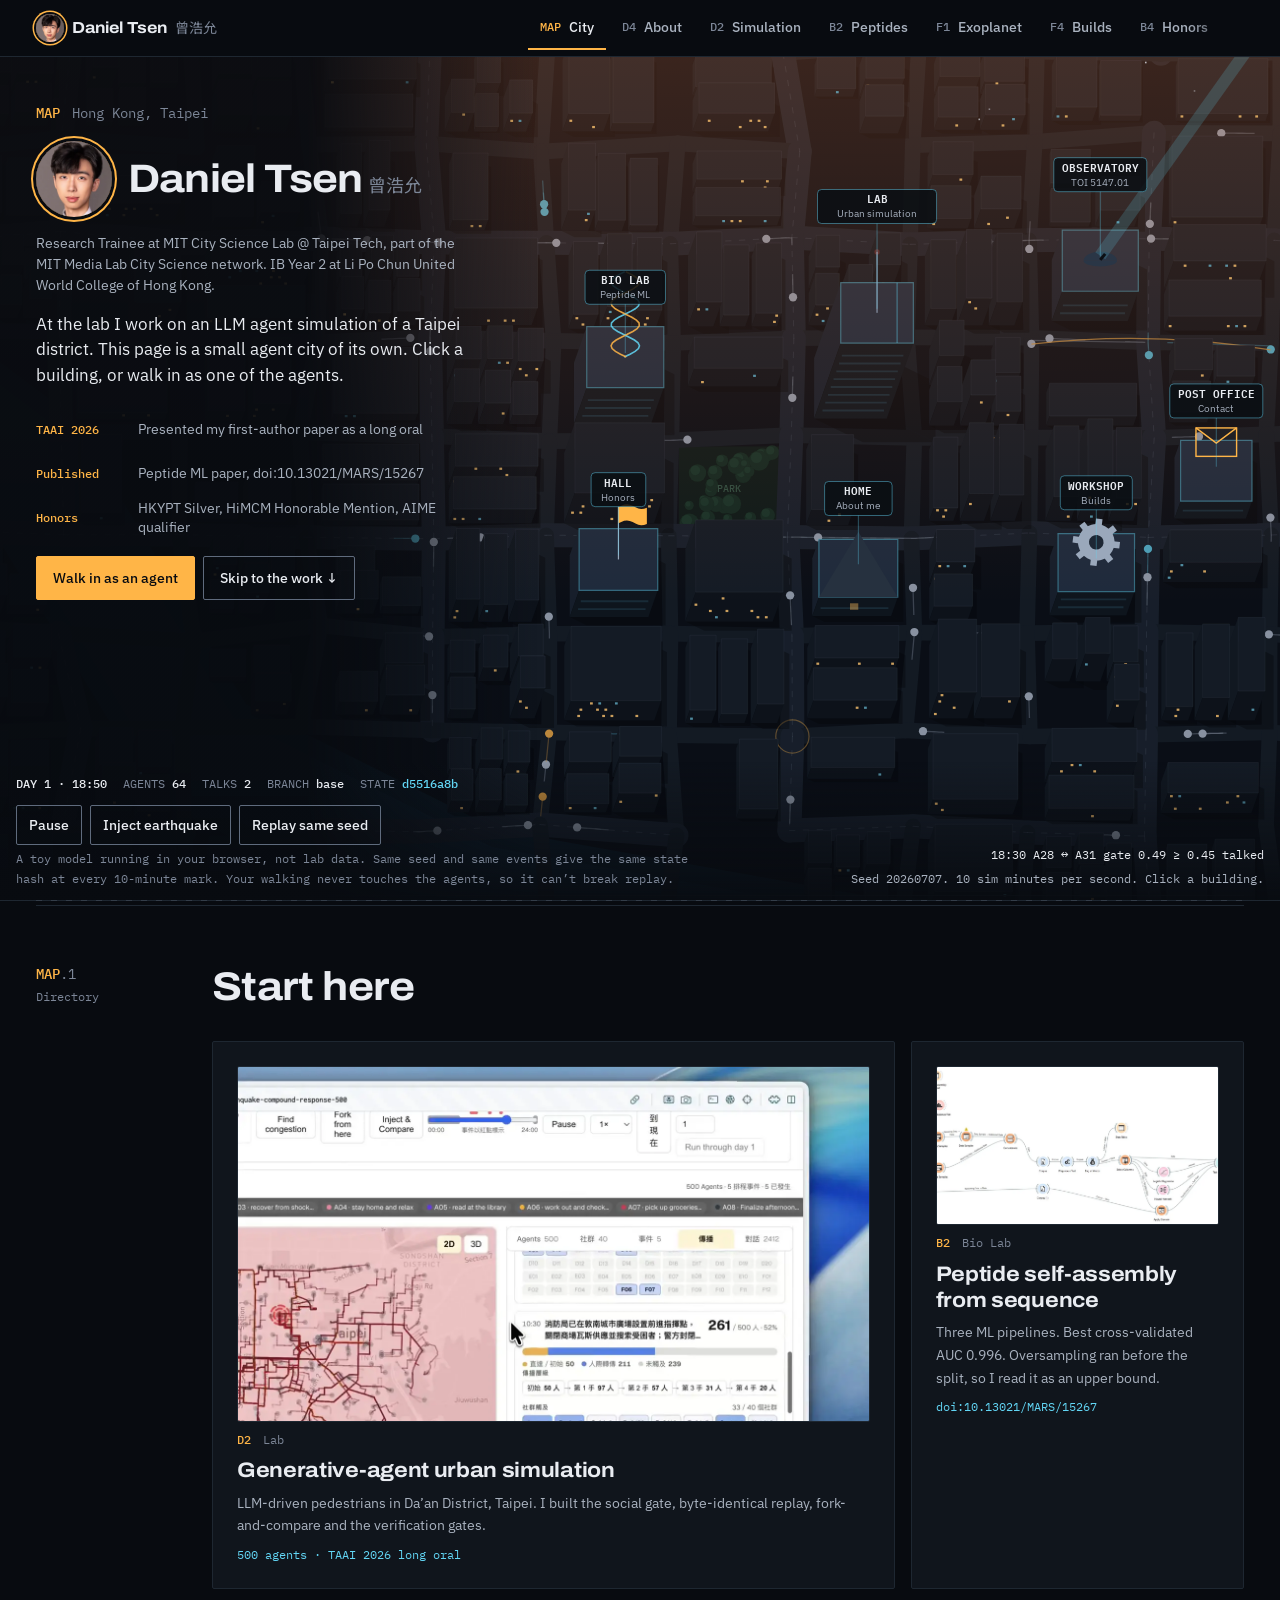
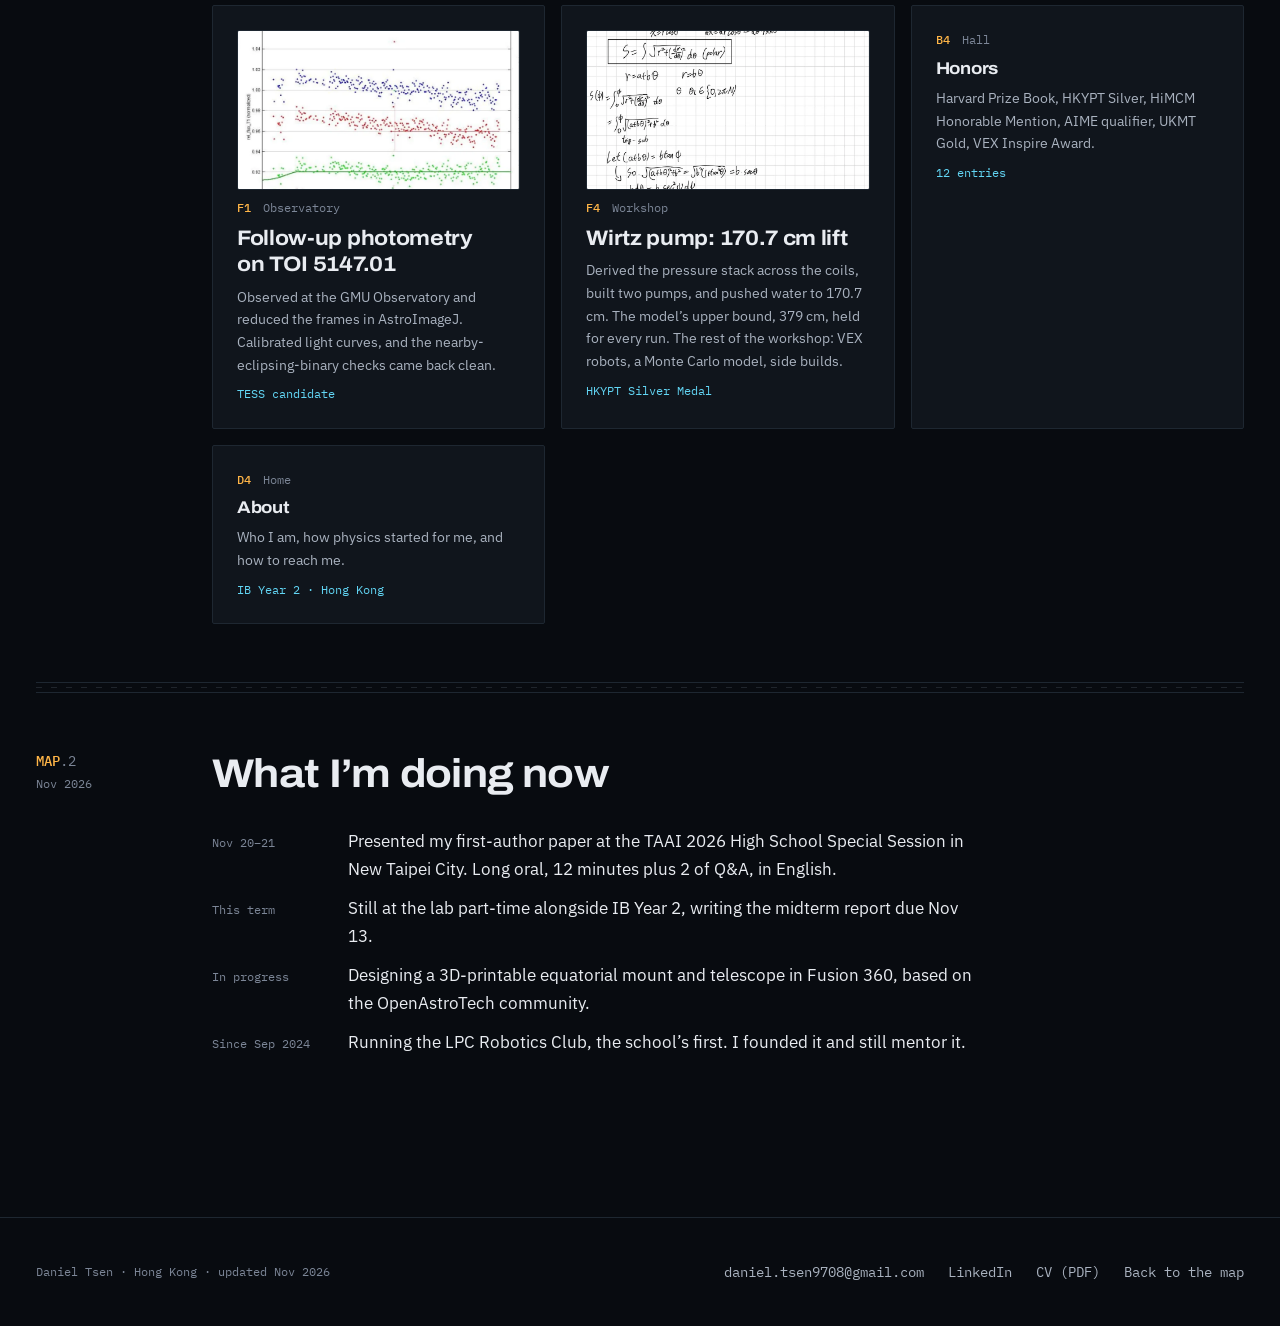
==== commit 18b5e5ea: "Merge pull request #8 from HammerHeadLlama/redesign-home Redesign step 3: City home page (index.html" ====
--- a/index.html
+++ b/index.html
@@ -9,18 +9,18 @@
 <meta property="og:type" content="website">
 <meta property="og:title" content="Daniel Tsen">
 <meta property="og:description" content="Daniel Tsen (曾浩允). Research Trainee at MIT City Science Lab @ Taipei Tech. LLM agent simulation paper presented as a long oral at TAAI 2026; peptide ML paper published. A walkable city of my work.">
-<meta property="og:url" content="https://danieltsen.com/">
-<meta property="og:image" content="https://danieltsen.com/assets/img/og.jpg">
+<meta property="og:url" content="https://hammerheadllama.github.io/">
+<meta property="og:image" content="https://hammerheadllama.github.io/assets/img/og.jpg">
 <meta property="og:image:width" content="1200">
 <meta property="og:image:height" content="675">
 <meta property="og:image:alt" content="Screen recording frame of the lab simulation with 500 agents">
 <meta name="twitter:card" content="summary_large_image">
-<link rel="canonical" href="https://danieltsen.com/">
+<link rel="canonical" href="https://hammerheadllama.github.io/">
 <link rel="icon" href="data:image/svg+xml,%3Csvg%20xmlns%3D%22http%3A//www.w3.org/2000/svg%22%20viewBox%3D%220%200%2032%2032%22%3E%3Crect%20width%3D%2232%22%20height%3D%2232%22%20rx%3D%226%22%20fill%3D%22%23080B10%22/%3E%3Cpath%20d%3D%22M6%2011h20M6%2021h20M11%206v20M21%206v20%22%20stroke%3D%22%231F2833%22%20stroke-width%3D%222%22/%3E%3Ccircle%20cx%3D%2221%22%20cy%3D%2211%22%20r%3D%224%22%20fill%3D%22%23FFB547%22/%3E%3Ccircle%20cx%3D%2211%22%20cy%3D%2221%22%20r%3D%222.5%22%20fill%3D%22%2362D6F5%22/%3E%3C/svg%3E">
 <link rel="preconnect" href="https://fonts.googleapis.com">
 <link rel="preconnect" href="https://fonts.gstatic.com" crossorigin>
 <link rel="stylesheet" href="https://fonts.googleapis.com/css2?family=Archivo:wdth,wght@100..125,500..800&family=IBM+Plex+Mono:wght@400;500;600&family=IBM+Plex+Sans:ital,wght@0,400;0,500;0,600;1,400&display=swap">
-<link rel="stylesheet" href="https://fonts.googleapis.com/css2?family=Noto+Sans+TC:wght@400;500&display=swap&text=%E4%B8%AD%E4%BA%BA%E5%85%81%E5%8F%B0%E5%90%8B%E5%9F%B9%E5%AD%B8%E5%AE%B6%E5%BA%AD%E6%89%8D%E6%94%AF%E6%94%B6%E6%98%B1%E6%9B%BE%E6%9F%A5%E6%B5%A9%E7%94%9F%E7%95%AB%E7%A0%94%E7%A7%91%E7%A9%B6%E8%82%B2%E8%98%87%E8%A8%88%E8%AA%BF%E9%AB%98%E9%BD%8A">
+<link rel="stylesheet" href="https://fonts.googleapis.com/css2?family=Noto+Sans+TC:wght@400;500&display=swap&text=%E6%9B%BE%E6%B5%A9%E5%85%81%E8%98%87%E6%98%B1%E9%BD%8A%E5%AE%B6%E5%BA%AD%E6%94%B6%E6%94%AF%E8%AA%BF%E6%9F%A5">
 <link rel="stylesheet" href="assets/css/site.css">
 </head>
 <body>
@@ -99,7 +99,7 @@
           <img src="assets/img/pump-notes-1.webp" width="1000" height="1293" alt="" loading="lazy">
           <span class="k"><b>F4</b> Workshop</span>
           <h3>Wirtz pump: 170.7 cm lift</h3>
-          <p>I derived the pressure stack across the coils and built two pumps. The best run reached 170.7 cm, and every run stayed under the model’s 379 cm bound. The workshop also holds the VEX robots and the HiMCM Monte Carlo model.</p>
+          <p>Derived the pressure stack across the coils, built two pumps, and pushed water to 170.7 cm. The model’s upper bound, 379 cm, held for every run. The rest of the workshop: VEX robots, a Monte Carlo model, side builds.</p>
           <span class="s">HKYPT Silver Medal</span>
         </a>
         <a class="dir compact" href="honors.html">
@@ -111,7 +111,7 @@
         <a class="dir compact" href="about.html">
           <span class="k"><b>D4</b> Home</span>
           <h3>About</h3>
-          <p>How physics started for me, and how to reach me.</p>
+          <p>Who I am, how physics started for me, and how to reach me.</p>
           <span class="s">IB Year 2 · Hong Kong</span>
         </a>
       </div>
--- a/assets/css/site.css
+++ b/assets/css/site.css
@@ -20,7 +20,6 @@
 /* Hallmark · honors.html (B4): reworded the dotted results to commas and spelled out "HM" as "Honorable Mention in Algebra" · gate 63, and the audit named HM as unexplained. Dropped the .flap uppercase tracking (DESIGN.md 3.2 keeps mono caps for codes, table heads and dt only). Added visible h2s "Competition results" and "Papers", a Key strip from the board's own rows */
 /* Hallmark · about.html (D4): the portrait and facts move into the hero lead; the contact section takes the Post Office code G3 (DESIGN.md § 1). Dropped kickers "Logs / How physics started", "Off the clock / When I’m not building", "Training / School and courses", "Post office / Contact" · DESIGN.md 3.3; their first words now sit in .idx. The hobby bento becomes the shared card grid (DESIGN.md 3.5). Middle dots in the facts and hobby labels became semicolons and commas, gate 63 */
 /* Hallmark · index.html (MAP): dropped p.district "Hong Kong · Taipei" for a .where line "MAP Hong Kong, Taipei", and the kickers "The work / Lab, research, builds" and "Now / Nov 2026" · DESIGN.md 3.3; their h2s "Start here" and "What I’m doing now" are now visible. Directory codes "LAB · URBAN INFORMATICS", "BIO LAB", "OBSERVATORY", "WORKSHOP", "HALL", "HOME" became grid codes (D2 Lab, B2 Bio Lab, F1 Observatory, F4 Workshop, B4 Hall, D4 Home) by DESIGN.md 3.11. The HUD collapses under 1000px (3.11). 404.html takes the hero address; § 18 retires .district and .label */
-/* Hallmark · step 5 motion (emil-design-eng): --ease-out and --dur-press added; card lifts gated to fine pointers; press is scale(.97) in 140ms; #bpanel and k-mer chips fade in with their move; lightbox enters with @starting-style; reduced motion swaps moves for 150ms fades and keeps every state colour */
 /* Hallmark · waive 25 · .prose and the bench rows run about 85 characters a line in IBM Plex Sans at 17px · DESIGN.md § 2 locks the body measure at 42rem for every page, and Simulation shares it */
 /* Hallmark · waive 77 · builds.html F4.1 and the key strip read thin · F4.1 is the tournament paragraph that frames F4.2 and F4.3, and the key strip is DESIGN.md 3.4 */
 
@@ -95,8 +94,6 @@
   --r-round:999px;
   --shadow-lift:0 12px 32px rgba(0,0,0,.45);
   --ease:cubic-bezier(.2,.8,.2,1);
-  --ease-out:cubic-bezier(.23,1,.32,1);   /* step 5: strong ease-out for presses, lifts and entrances */
-  --dur-press:140ms;                     /* step 5: button press feedback */
   --dur:180ms;
 
   color-scheme:dark;
@@ -202,7 +199,7 @@
 .block > .full{grid-column:1 / -1;min-width:0}
 
 /* ---------- 10. Cards (3.5) ---------- */
-.card,.dir,.hob{background:var(--panel-solid);border:1px solid var(--line);border-radius:var(--r);padding:var(--s-5);min-width:0;transition:border-color var(--dur) var(--ease),transform var(--dur) var(--ease-out)}
+.card,.dir,.hob{background:var(--panel-solid);border:1px solid var(--line);border-radius:var(--r);padding:var(--s-5);min-width:0;transition:border-color var(--dur) var(--ease),transform var(--dur) var(--ease)}
 .card{display:grid;gap:var(--s-3)}
 .card.wide{grid-column:1 / -1}
 .card[id]{scroll-margin-top:calc(var(--nav-h) + var(--s-7))}
@@ -214,12 +211,11 @@
 
 /* Next stop */
 .next{margin-top:var(--s-7);display:grid;grid-template-columns:repeat(auto-fit,minmax(min(100%,16rem),1fr));gap:var(--s-5)}
-.next a{display:grid;gap:var(--s-1);min-height:var(--tap);background:var(--panel-solid);border:1px solid var(--line);border-radius:var(--r);padding:var(--s-5);text-decoration:none;color:var(--ink);transition:border-color var(--dur) var(--ease),transform var(--dur) var(--ease-out)}
+.next a{display:grid;gap:var(--s-1);min-height:var(--tap);background:var(--panel-solid);border:1px solid var(--line);border-radius:var(--r);padding:var(--s-5);text-decoration:none;color:var(--ink);transition:border-color var(--dur) var(--ease),transform var(--dur) var(--ease)}
 .next a + a{text-align:end}
 .next a span{font-family:var(--mono);font-size:var(--t-12);color:var(--ink-3)}
 .next a b{font-family:var(--display);font-stretch:var(--display-stretch);font-weight:var(--display-weight);font-size:var(--t-21);line-height:1.2}
-.next a:hover,.next a:focus-visible{border-color:var(--amber);color:var(--ink)}
-@media (hover:hover) and (pointer:fine){.next a:hover{transform:translateY(-2px)}}
+.next a:hover,.next a:focus-visible{border-color:var(--amber);transform:translateY(-2px);color:var(--ink)}
 .next a:hover span{color:var(--amber)}
 
 /* ---------- 11. Figures (3.6) ---------- */
@@ -254,10 +250,9 @@
 .links .note{color:var(--ink-3)}
 
 /* ---------- 14. Buttons, inputs, widgets (3.9) ---------- */
-.btn{display:inline-flex;align-items:center;justify-content:center;gap:var(--s-2);min-height:var(--tap);font:500 var(--t-14)/1.2 var(--sans);color:var(--on-amber);background:var(--amber);border:1px solid var(--amber);border-radius:var(--r);padding:var(--s-2) var(--s-4);cursor:pointer;text-decoration:none;white-space:nowrap;transition:background-color var(--dur) var(--ease),border-color var(--dur) var(--ease),color var(--dur) var(--ease),transform var(--dur-press) var(--ease-out)}
+.btn{display:inline-flex;align-items:center;justify-content:center;gap:var(--s-2);min-height:var(--tap);font:500 var(--t-14)/1.2 var(--sans);color:var(--on-amber);background:var(--amber);border:1px solid var(--amber);border-radius:var(--r);padding:var(--s-2) var(--s-4);cursor:pointer;text-decoration:none;white-space:nowrap;transition:background-color var(--dur) var(--ease),border-color var(--dur) var(--ease),color var(--dur) var(--ease),transform var(--dur) var(--ease)}
 .btn:hover{color:var(--on-amber);background:var(--amber-hover);border-color:var(--amber-hover)}
-.btn:active{transform:scale(.97);transition-duration:var(--dur-press)}
-.seg button:active{transform:scale(.97)}
+.btn:active{transform:translateY(1px)}
 .btn:disabled,.btn[aria-disabled="true"]{opacity:.5;cursor:not-allowed;transform:none}
 .btn.ghost{background:transparent;color:var(--ink);border-color:var(--line-control)}
 .btn.ghost:hover{border-color:var(--amber);color:var(--amber)}
@@ -291,15 +286,14 @@
 #h-state.hit{color:var(--amber)}
 #h-state.miss{color:var(--ink-2)}
 .seg{display:inline-flex;border:1px solid var(--line-control);border-radius:var(--r);overflow:hidden}
-.seg button{min-height:40px;font:500 var(--t-14) var(--mono);color:var(--ink-2);background:transparent;border:0;padding:var(--s-2) var(--s-3);cursor:pointer;transition:background-color var(--dur) var(--ease),color var(--dur) var(--ease),transform var(--dur-press) var(--ease-out)}
+.seg button{min-height:40px;font:500 var(--t-14) var(--mono);color:var(--ink-2);background:transparent;border:0;padding:var(--s-2) var(--s-3);cursor:pointer;transition:background-color var(--dur) var(--ease),color var(--dur) var(--ease)}
 .seg button:hover{color:var(--amber)}
 .seg button[aria-pressed="true"]{background:var(--amber);color:var(--on-amber)}
 .kmers{list-style:none;margin:0;padding:0;display:flex;flex-wrap:wrap;gap:var(--s-1);max-height:13rem;overflow:auto}
-.kmers li{font-family:var(--mono);font-size:var(--t-14);display:flex;gap:var(--s-1);align-items:baseline;border:1px solid var(--cyan-line);background:var(--cyan-soft);border-radius:var(--r);padding:0 var(--s-2);animation:pop 200ms var(--ease-out) both}
+.kmers li{font-family:var(--mono);font-size:var(--t-14);display:flex;gap:var(--s-1);align-items:baseline;border:1px solid var(--cyan-line);background:var(--cyan-soft);border-radius:var(--r);padding:0 var(--s-2);animation:pop .35s var(--ease) both}
 .kmers li b{color:var(--ink);font-weight:500}
 .kmers li span{color:var(--ink-3);font-size:var(--t-12)}
-@keyframes pop{from{opacity:0;transform:translateY(4px)}to{opacity:1;transform:none}}
-@keyframes fade{from{opacity:0}to{opacity:1}}
+@keyframes pop{from{transform:translateY(4px)}to{transform:none}}
 #transit{width:100%;height:clamp(300px,42vw,380px);display:block;border-radius:var(--r);background:var(--ground)}
 .readout{display:flex;flex-wrap:wrap;gap:var(--s-2) var(--s-5);font-family:var(--mono);font-size:var(--t-14);color:var(--ink-2)}
 .readout b{color:var(--ink);font-weight:500}
@@ -313,9 +307,7 @@
 
 /* ---------- 16. Lightbox ---------- */
 #lightbox{border:0;padding:0;background:transparent;max-width:min(96vw,1400px);max-height:94vh;color:var(--ink)}
-#lightbox::backdrop{background:var(--scrim);transition:opacity 200ms var(--ease-out)}
-#lightbox[open]{transition:opacity 200ms var(--ease-out),transform 200ms var(--ease-out)}
-@starting-style{#lightbox[open]{opacity:0;transform:scale(.98)}#lightbox[open]::backdrop{opacity:0}}
+#lightbox::backdrop{background:var(--scrim)}
 #lightbox img{max-height:84vh;width:auto;margin:0 auto;border-radius:var(--r);border:1px solid var(--line-2);box-shadow:var(--shadow-lift)}
 #lightbox p{margin-top:var(--s-2);font-size:var(--t-14);color:var(--ink-2);text-align:center}
 #lightbox button{position:fixed;top:max(12px,env(safe-area-inset-top,0px));right:max(12px,env(safe-area-inset-right,0px))}
@@ -358,8 +350,8 @@
 .walk-hint{margin:0;font-size:var(--t-14);line-height:1.45;color:var(--ink);background:var(--panel-glass);border:1px solid var(--amber);border-radius:var(--r);padding:var(--s-3)}
 .walk-hint b{color:var(--amber);font-family:var(--mono);font-weight:500;font-size:var(--t-12);display:block;margin-bottom:var(--s-1)}
 #bpanel{position:absolute;z-index:4;top:clamp(1.5rem,5vh,3.5rem);left:max(24px,calc((100vw - var(--wrap))/2 + 16px));width:min(400px,34vw);background:var(--panel-solid);color:var(--ink);border:1px solid var(--amber);border-radius:var(--r);padding:var(--s-5);display:grid;gap:var(--s-2)}
-#bpanel.pop{animation:panel 220ms var(--ease-out);transform-origin:top left}
-@keyframes panel{from{opacity:0;transform:translateY(8px) scale(.98)}to{opacity:1;transform:none}}
+#bpanel.pop{animation:panel .28s var(--ease)}
+@keyframes panel{from{transform:translateY(8px) scale(.98)}to{transform:none}}
 #bp-kicker{font-family:var(--mono);font-size:var(--t-12);color:var(--amber)}
 #bp-title{font-size:var(--t-21)}
 #bp-text{font-size:var(--t-14);color:var(--ink)}
@@ -370,8 +362,7 @@
 .city-wrap.walking #city{cursor:crosshair}
 .directory{display:grid;grid-template-columns:repeat(auto-fill,minmax(min(100%,17rem),1fr));gap:var(--s-4)}
 .dir{position:relative;display:grid;align-content:start;gap:var(--s-2);text-decoration:none;color:var(--ink);overflow:hidden}
-.dir:hover,.dir:focus-visible{border-color:var(--amber);color:var(--ink)}
-@media (hover:hover) and (pointer:fine){.dir:hover{transform:translateY(-2px)}}
+.dir:hover,.dir:focus-visible{border-color:var(--amber);color:var(--ink);transform:translateY(-2px)}
 .dir.feature{grid-column:span 2}
 .dir.compact h3{font-size:var(--t-17)}
 .dir p{font-size:var(--t-14);color:var(--ink-2)}
@@ -578,10 +569,6 @@
 /* ---------- 20. Reduced motion (3.10): drop transforms and long animations, keep state colours ---------- */
 @media (prefers-reduced-motion:reduce){
   html{scroll-behavior:auto}
-  .btn:active,.seg button:active,.next a:hover,.next a:focus-visible,.dir:hover,.dir:focus-visible,.hob:hover{transform:none}
-  #bpanel.pop{animation:fade 150ms var(--ease)}
-  .kmers li{animation:fade 150ms var(--ease) both}
-  #lightbox[open]{transform:none}
-  @starting-style{#lightbox[open]{transform:none}}
-}
-
+  .btn:active,.next a:hover,.next a:focus-visible,.dir:hover,.dir:focus-visible,.hob:hover{transform:none}
+  #bpanel.pop,.kmers li{animation:none}
+}
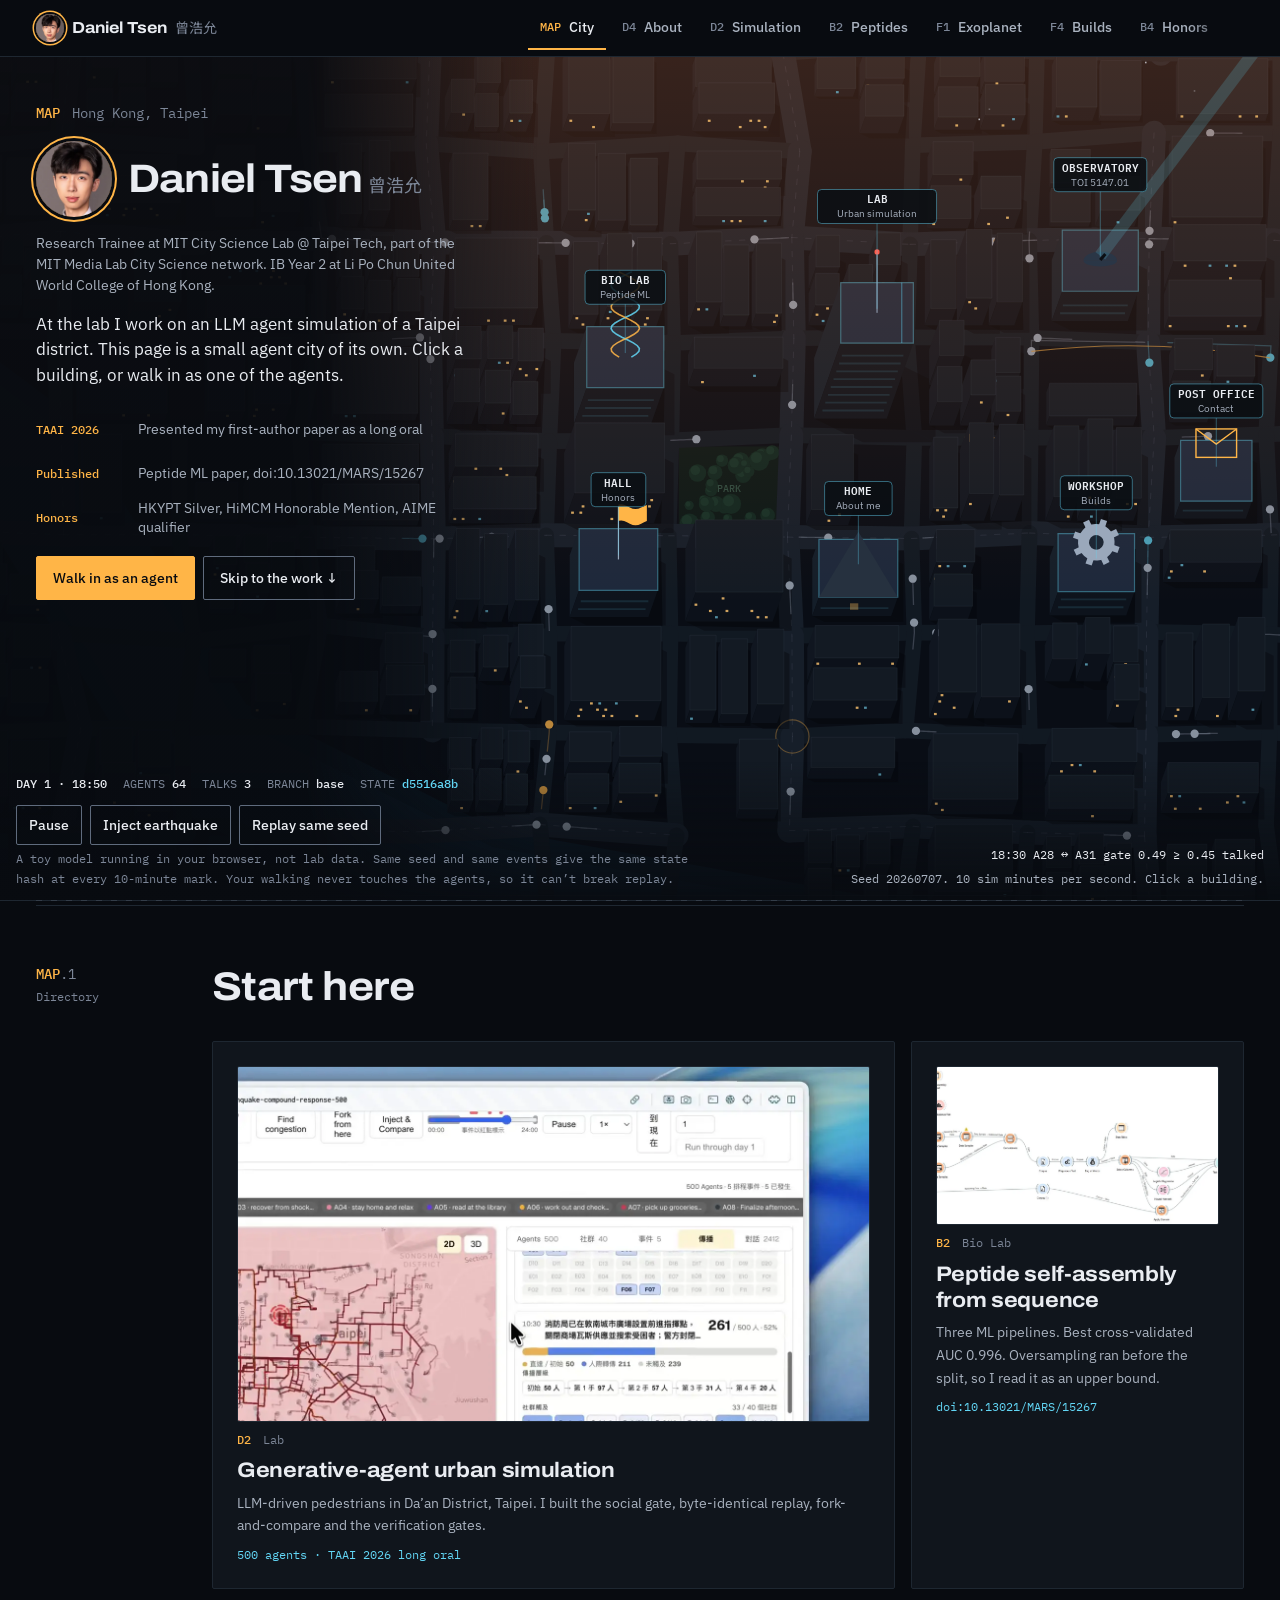
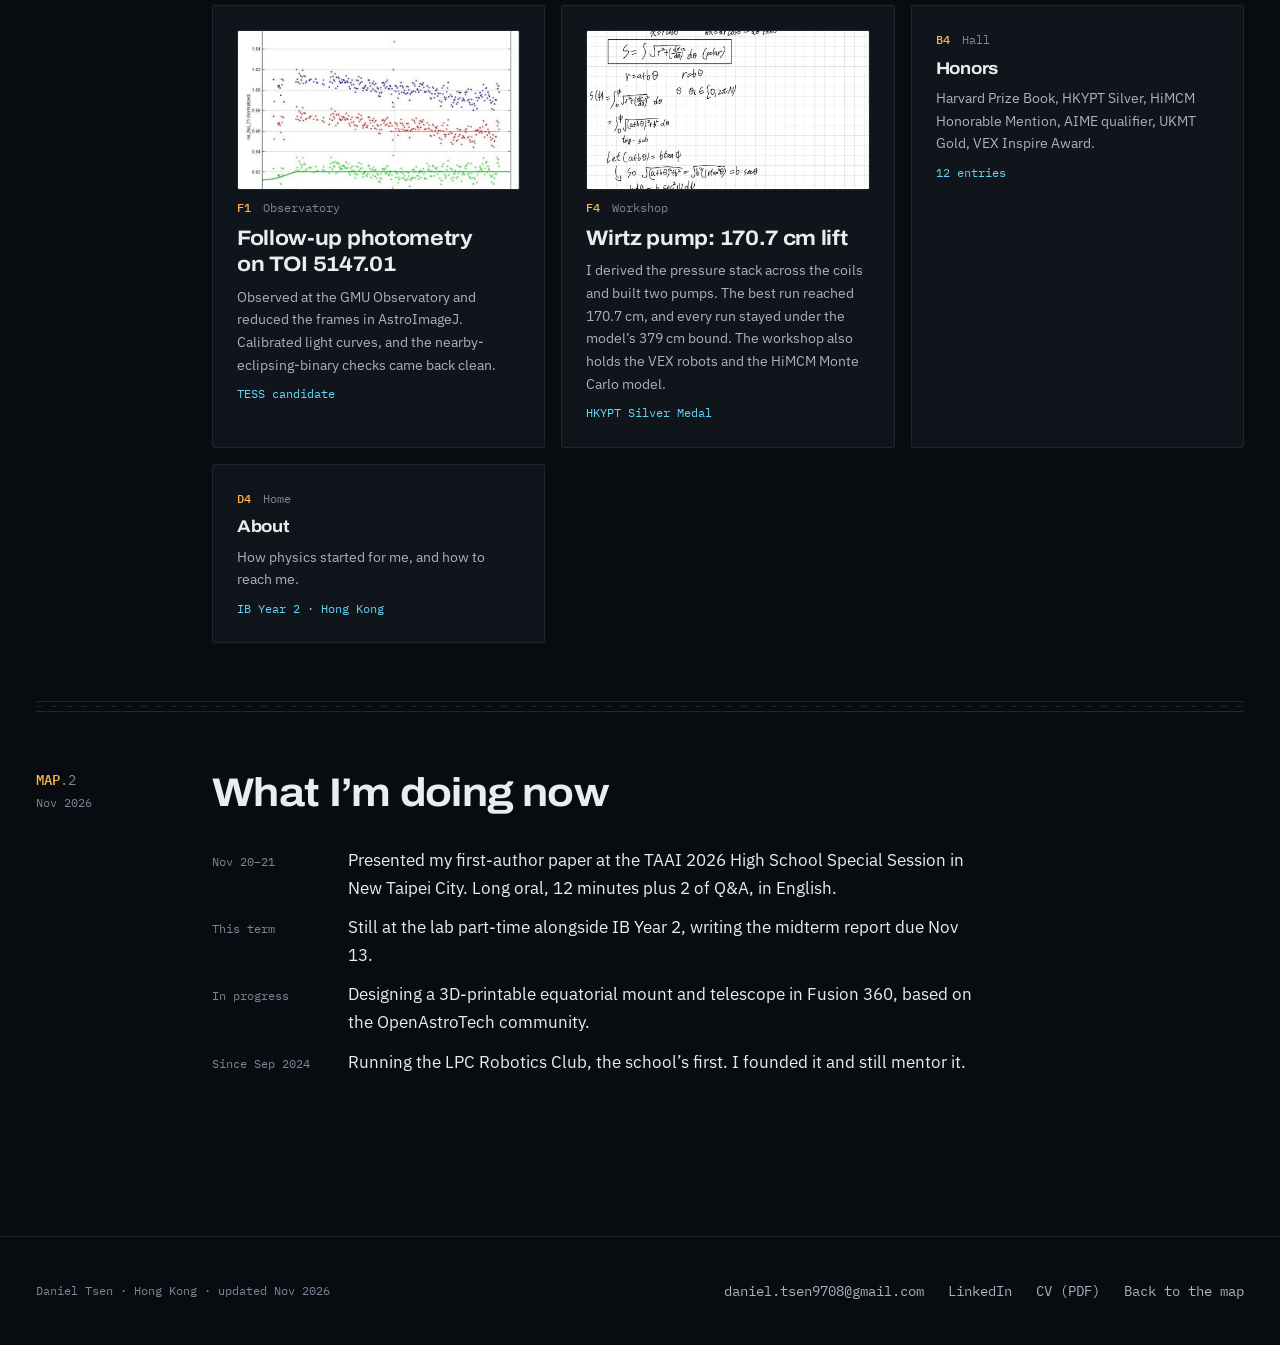
==== commit 469c177e: "Merge pull request #11 from HammerHeadLlama/redesign-final Redesign step 7: final audit" ====
--- a/index.html
+++ b/index.html
@@ -9,18 +9,18 @@
 <meta property="og:type" content="website">
 <meta property="og:title" content="Daniel Tsen">
 <meta property="og:description" content="Daniel Tsen (曾浩允). Research Trainee at MIT City Science Lab @ Taipei Tech. LLM agent simulation paper presented as a long oral at TAAI 2026; peptide ML paper published. A walkable city of my work.">
-<meta property="og:url" content="https://hammerheadllama.github.io/">
-<meta property="og:image" content="https://hammerheadllama.github.io/assets/img/og.jpg">
+<meta property="og:url" content="https://danieltsen.com/">
+<meta property="og:image" content="https://danieltsen.com/assets/img/og.jpg">
 <meta property="og:image:width" content="1200">
 <meta property="og:image:height" content="675">
 <meta property="og:image:alt" content="Screen recording frame of the lab simulation with 500 agents">
 <meta name="twitter:card" content="summary_large_image">
-<link rel="canonical" href="https://hammerheadllama.github.io/">
+<link rel="canonical" href="https://danieltsen.com/">
 <link rel="icon" href="data:image/svg+xml,%3Csvg%20xmlns%3D%22http%3A//www.w3.org/2000/svg%22%20viewBox%3D%220%200%2032%2032%22%3E%3Crect%20width%3D%2232%22%20height%3D%2232%22%20rx%3D%226%22%20fill%3D%22%23080B10%22/%3E%3Cpath%20d%3D%22M6%2011h20M6%2021h20M11%206v20M21%206v20%22%20stroke%3D%22%231F2833%22%20stroke-width%3D%222%22/%3E%3Ccircle%20cx%3D%2221%22%20cy%3D%2211%22%20r%3D%224%22%20fill%3D%22%23FFB547%22/%3E%3Ccircle%20cx%3D%2211%22%20cy%3D%2221%22%20r%3D%222.5%22%20fill%3D%22%2362D6F5%22/%3E%3C/svg%3E">
 <link rel="preconnect" href="https://fonts.googleapis.com">
 <link rel="preconnect" href="https://fonts.gstatic.com" crossorigin>
 <link rel="stylesheet" href="https://fonts.googleapis.com/css2?family=Archivo:wdth,wght@100..125,500..800&family=IBM+Plex+Mono:wght@400;500;600&family=IBM+Plex+Sans:ital,wght@0,400;0,500;0,600;1,400&display=swap">
-<link rel="stylesheet" href="https://fonts.googleapis.com/css2?family=Noto+Sans+TC:wght@400;500&display=swap&text=%E6%9B%BE%E6%B5%A9%E5%85%81%E8%98%87%E6%98%B1%E9%BD%8A%E5%AE%B6%E5%BA%AD%E6%94%B6%E6%94%AF%E8%AA%BF%E6%9F%A5">
+<link rel="stylesheet" href="https://fonts.googleapis.com/css2?family=Noto+Sans+TC:wght@400;500&display=swap&text=%E4%B8%AD%E4%BA%BA%E5%85%81%E5%8F%B0%E5%90%8B%E5%9F%B9%E5%AD%B8%E5%AE%B6%E5%BA%AD%E6%89%8D%E6%94%AF%E6%94%B6%E6%98%B1%E6%9B%BE%E6%9F%A5%E6%B5%A9%E7%94%9F%E7%95%AB%E7%A0%94%E7%A7%91%E7%A9%B6%E8%82%B2%E8%98%87%E8%A8%88%E8%AA%BF%E9%AB%98%E9%BD%8A">
 <link rel="stylesheet" href="assets/css/site.css">
 </head>
 <body>
@@ -99,7 +99,7 @@
           <img src="assets/img/pump-notes-1.webp" width="1000" height="1293" alt="" loading="lazy">
           <span class="k"><b>F4</b> Workshop</span>
           <h3>Wirtz pump: 170.7 cm lift</h3>
-          <p>Derived the pressure stack across the coils, built two pumps, and pushed water to 170.7 cm. The model’s upper bound, 379 cm, held for every run. The rest of the workshop: VEX robots, a Monte Carlo model, side builds.</p>
+          <p>I derived the pressure stack across the coils and built two pumps. The best run reached 170.7 cm, and every run stayed under the model’s 379 cm bound. The workshop also holds the VEX robots and the HiMCM Monte Carlo model.</p>
           <span class="s">HKYPT Silver Medal</span>
         </a>
         <a class="dir compact" href="honors.html">
@@ -111,7 +111,7 @@
         <a class="dir compact" href="about.html">
           <span class="k"><b>D4</b> Home</span>
           <h3>About</h3>
-          <p>Who I am, how physics started for me, and how to reach me.</p>
+          <p>How physics started for me, and how to reach me.</p>
           <span class="s">IB Year 2 · Hong Kong</span>
         </a>
       </div>
--- a/assets/css/site.css
+++ b/assets/css/site.css
@@ -20,6 +20,7 @@
 /* Hallmark · honors.html (B4): reworded the dotted results to commas and spelled out "HM" as "Honorable Mention in Algebra" · gate 63, and the audit named HM as unexplained. Dropped the .flap uppercase tracking (DESIGN.md 3.2 keeps mono caps for codes, table heads and dt only). Added visible h2s "Competition results" and "Papers", a Key strip from the board's own rows */
 /* Hallmark · about.html (D4): the portrait and facts move into the hero lead; the contact section takes the Post Office code G3 (DESIGN.md § 1). Dropped kickers "Logs / How physics started", "Off the clock / When I’m not building", "Training / School and courses", "Post office / Contact" · DESIGN.md 3.3; their first words now sit in .idx. The hobby bento becomes the shared card grid (DESIGN.md 3.5). Middle dots in the facts and hobby labels became semicolons and commas, gate 63 */
 /* Hallmark · index.html (MAP): dropped p.district "Hong Kong · Taipei" for a .where line "MAP Hong Kong, Taipei", and the kickers "The work / Lab, research, builds" and "Now / Nov 2026" · DESIGN.md 3.3; their h2s "Start here" and "What I’m doing now" are now visible. Directory codes "LAB · URBAN INFORMATICS", "BIO LAB", "OBSERVATORY", "WORKSHOP", "HALL", "HOME" became grid codes (D2 Lab, B2 Bio Lab, F1 Observatory, F4 Workshop, B4 Hall, D4 Home) by DESIGN.md 3.11. The HUD collapses under 1000px (3.11). 404.html takes the hero address; § 18 retires .district and .label */
+/* Hallmark · step 5 motion (emil-design-eng): --ease-out and --dur-press added; card lifts gated to fine pointers; press is scale(.97) in 140ms; #bpanel and k-mer chips fade in with their move; lightbox enters with @starting-style; reduced motion swaps moves for 150ms fades and keeps every state colour */
 /* Hallmark · waive 25 · .prose and the bench rows run about 85 characters a line in IBM Plex Sans at 17px · DESIGN.md § 2 locks the body measure at 42rem for every page, and Simulation shares it */
 /* Hallmark · waive 77 · builds.html F4.1 and the key strip read thin · F4.1 is the tournament paragraph that frames F4.2 and F4.3, and the key strip is DESIGN.md 3.4 */
 
@@ -94,6 +95,8 @@
   --r-round:999px;
   --shadow-lift:0 12px 32px rgba(0,0,0,.45);
   --ease:cubic-bezier(.2,.8,.2,1);
+  --ease-out:cubic-bezier(.23,1,.32,1);   /* step 5: strong ease-out for presses, lifts and entrances */
+  --dur-press:140ms;                     /* step 5: button press feedback */
   --dur:180ms;
 
   color-scheme:dark;
@@ -199,7 +202,7 @@
 .block > .full{grid-column:1 / -1;min-width:0}
 
 /* ---------- 10. Cards (3.5) ---------- */
-.card,.dir,.hob{background:var(--panel-solid);border:1px solid var(--line);border-radius:var(--r);padding:var(--s-5);min-width:0;transition:border-color var(--dur) var(--ease),transform var(--dur) var(--ease)}
+.card,.dir,.hob{background:var(--panel-solid);border:1px solid var(--line);border-radius:var(--r);padding:var(--s-5);min-width:0;transition:border-color var(--dur) var(--ease),transform var(--dur) var(--ease-out)}
 .card{display:grid;gap:var(--s-3)}
 .card.wide{grid-column:1 / -1}
 .card[id]{scroll-margin-top:calc(var(--nav-h) + var(--s-7))}
@@ -211,11 +214,12 @@
 
 /* Next stop */
 .next{margin-top:var(--s-7);display:grid;grid-template-columns:repeat(auto-fit,minmax(min(100%,16rem),1fr));gap:var(--s-5)}
-.next a{display:grid;gap:var(--s-1);min-height:var(--tap);background:var(--panel-solid);border:1px solid var(--line);border-radius:var(--r);padding:var(--s-5);text-decoration:none;color:var(--ink);transition:border-color var(--dur) var(--ease),transform var(--dur) var(--ease)}
+.next a{display:grid;gap:var(--s-1);min-height:var(--tap);background:var(--panel-solid);border:1px solid var(--line);border-radius:var(--r);padding:var(--s-5);text-decoration:none;color:var(--ink);transition:border-color var(--dur) var(--ease),transform var(--dur) var(--ease-out)}
 .next a + a{text-align:end}
 .next a span{font-family:var(--mono);font-size:var(--t-12);color:var(--ink-3)}
 .next a b{font-family:var(--display);font-stretch:var(--display-stretch);font-weight:var(--display-weight);font-size:var(--t-21);line-height:1.2}
-.next a:hover,.next a:focus-visible{border-color:var(--amber);transform:translateY(-2px);color:var(--ink)}
+.next a:hover,.next a:focus-visible{border-color:var(--amber);color:var(--ink)}
+@media (hover:hover) and (pointer:fine){.next a:hover{transform:translateY(-2px)}}
 .next a:hover span{color:var(--amber)}
 
 /* ---------- 11. Figures (3.6) ---------- */
@@ -250,9 +254,10 @@
 .links .note{color:var(--ink-3)}
 
 /* ---------- 14. Buttons, inputs, widgets (3.9) ---------- */
-.btn{display:inline-flex;align-items:center;justify-content:center;gap:var(--s-2);min-height:var(--tap);font:500 var(--t-14)/1.2 var(--sans);color:var(--on-amber);background:var(--amber);border:1px solid var(--amber);border-radius:var(--r);padding:var(--s-2) var(--s-4);cursor:pointer;text-decoration:none;white-space:nowrap;transition:background-color var(--dur) var(--ease),border-color var(--dur) var(--ease),color var(--dur) var(--ease),transform var(--dur) var(--ease)}
+.btn{display:inline-flex;align-items:center;justify-content:center;gap:var(--s-2);min-height:var(--tap);font:500 var(--t-14)/1.2 var(--sans);color:var(--on-amber);background:var(--amber);border:1px solid var(--amber);border-radius:var(--r);padding:var(--s-2) var(--s-4);cursor:pointer;text-decoration:none;white-space:nowrap;transition:background-color var(--dur) var(--ease),border-color var(--dur) var(--ease),color var(--dur) var(--ease),transform var(--dur-press) var(--ease-out)}
 .btn:hover{color:var(--on-amber);background:var(--amber-hover);border-color:var(--amber-hover)}
-.btn:active{transform:translateY(1px)}
+.btn:active{transform:scale(.97);transition-duration:var(--dur-press)}
+.seg button:active{transform:scale(.97)}
 .btn:disabled,.btn[aria-disabled="true"]{opacity:.5;cursor:not-allowed;transform:none}
 .btn.ghost{background:transparent;color:var(--ink);border-color:var(--line-control)}
 .btn.ghost:hover{border-color:var(--amber);color:var(--amber)}
@@ -286,14 +291,15 @@
 #h-state.hit{color:var(--amber)}
 #h-state.miss{color:var(--ink-2)}
 .seg{display:inline-flex;border:1px solid var(--line-control);border-radius:var(--r);overflow:hidden}
-.seg button{min-height:40px;font:500 var(--t-14) var(--mono);color:var(--ink-2);background:transparent;border:0;padding:var(--s-2) var(--s-3);cursor:pointer;transition:background-color var(--dur) var(--ease),color var(--dur) var(--ease)}
+.seg button{min-height:40px;font:500 var(--t-14) var(--mono);color:var(--ink-2);background:transparent;border:0;padding:var(--s-2) var(--s-3);cursor:pointer;transition:background-color var(--dur) var(--ease),color var(--dur) var(--ease),transform var(--dur-press) var(--ease-out)}
 .seg button:hover{color:var(--amber)}
 .seg button[aria-pressed="true"]{background:var(--amber);color:var(--on-amber)}
 .kmers{list-style:none;margin:0;padding:0;display:flex;flex-wrap:wrap;gap:var(--s-1);max-height:13rem;overflow:auto}
-.kmers li{font-family:var(--mono);font-size:var(--t-14);display:flex;gap:var(--s-1);align-items:baseline;border:1px solid var(--cyan-line);background:var(--cyan-soft);border-radius:var(--r);padding:0 var(--s-2);animation:pop .35s var(--ease) both}
+.kmers li{font-family:var(--mono);font-size:var(--t-14);display:flex;gap:var(--s-1);align-items:baseline;border:1px solid var(--cyan-line);background:var(--cyan-soft);border-radius:var(--r);padding:0 var(--s-2);animation:pop 200ms var(--ease-out) both}
 .kmers li b{color:var(--ink);font-weight:500}
-.kmers li span{color:var(--ink-3);font-size:var(--t-12)}
-@keyframes pop{from{transform:translateY(4px)}to{transform:none}}
+.kmers li span{color:var(--ink-2);font-size:var(--t-12)}
+@keyframes pop{from{opacity:0;transform:translateY(4px)}to{opacity:1;transform:none}}
+@keyframes fade{from{opacity:0}to{opacity:1}}
 #transit{width:100%;height:clamp(300px,42vw,380px);display:block;border-radius:var(--r);background:var(--ground)}
 .readout{display:flex;flex-wrap:wrap;gap:var(--s-2) var(--s-5);font-family:var(--mono);font-size:var(--t-14);color:var(--ink-2)}
 .readout b{color:var(--ink);font-weight:500}
@@ -307,7 +313,9 @@
 
 /* ---------- 16. Lightbox ---------- */
 #lightbox{border:0;padding:0;background:transparent;max-width:min(96vw,1400px);max-height:94vh;color:var(--ink)}
-#lightbox::backdrop{background:var(--scrim)}
+#lightbox::backdrop{background:var(--scrim);transition:opacity 200ms var(--ease-out)}
+#lightbox[open]{transition:opacity 200ms var(--ease-out),transform 200ms var(--ease-out)}
+@starting-style{#lightbox[open]{opacity:0;transform:scale(.98)}#lightbox[open]::backdrop{opacity:0}}
 #lightbox img{max-height:84vh;width:auto;margin:0 auto;border-radius:var(--r);border:1px solid var(--line-2);box-shadow:var(--shadow-lift)}
 #lightbox p{margin-top:var(--s-2);font-size:var(--t-14);color:var(--ink-2);text-align:center}
 #lightbox button{position:fixed;top:max(12px,env(safe-area-inset-top,0px));right:max(12px,env(safe-area-inset-right,0px))}
@@ -350,8 +358,8 @@
 .walk-hint{margin:0;font-size:var(--t-14);line-height:1.45;color:var(--ink);background:var(--panel-glass);border:1px solid var(--amber);border-radius:var(--r);padding:var(--s-3)}
 .walk-hint b{color:var(--amber);font-family:var(--mono);font-weight:500;font-size:var(--t-12);display:block;margin-bottom:var(--s-1)}
 #bpanel{position:absolute;z-index:4;top:clamp(1.5rem,5vh,3.5rem);left:max(24px,calc((100vw - var(--wrap))/2 + 16px));width:min(400px,34vw);background:var(--panel-solid);color:var(--ink);border:1px solid var(--amber);border-radius:var(--r);padding:var(--s-5);display:grid;gap:var(--s-2)}
-#bpanel.pop{animation:panel .28s var(--ease)}
-@keyframes panel{from{transform:translateY(8px) scale(.98)}to{transform:none}}
+#bpanel.pop{animation:panel 220ms var(--ease-out);transform-origin:top left}
+@keyframes panel{from{opacity:0;transform:translateY(8px) scale(.98)}to{opacity:1;transform:none}}
 #bp-kicker{font-family:var(--mono);font-size:var(--t-12);color:var(--amber)}
 #bp-title{font-size:var(--t-21)}
 #bp-text{font-size:var(--t-14);color:var(--ink)}
@@ -362,7 +370,8 @@
 .city-wrap.walking #city{cursor:crosshair}
 .directory{display:grid;grid-template-columns:repeat(auto-fill,minmax(min(100%,17rem),1fr));gap:var(--s-4)}
 .dir{position:relative;display:grid;align-content:start;gap:var(--s-2);text-decoration:none;color:var(--ink);overflow:hidden}
-.dir:hover,.dir:focus-visible{border-color:var(--amber);color:var(--ink);transform:translateY(-2px)}
+.dir:hover,.dir:focus-visible{border-color:var(--amber);color:var(--ink)}
+@media (hover:hover) and (pointer:fine){.dir:hover{transform:translateY(-2px)}}
 .dir.feature{grid-column:span 2}
 .dir.compact h3{font-size:var(--t-17)}
 .dir p{font-size:var(--t-14);color:var(--ink-2)}
@@ -569,6 +578,10 @@
 /* ---------- 20. Reduced motion (3.10): drop transforms and long animations, keep state colours ---------- */
 @media (prefers-reduced-motion:reduce){
   html{scroll-behavior:auto}
-  .btn:active,.next a:hover,.next a:focus-visible,.dir:hover,.dir:focus-visible,.hob:hover{transform:none}
-  #bpanel.pop,.kmers li{animation:none}
-}
+  .btn:active,.seg button:active,.next a:hover,.next a:focus-visible,.dir:hover,.dir:focus-visible,.hob:hover{transform:none}
+  #bpanel.pop{animation:fade 150ms var(--ease)}
+  .kmers li{animation:fade 150ms var(--ease) both}
+  #lightbox[open]{transform:none}
+  @starting-style{#lightbox[open]{transform:none}}
+}
+
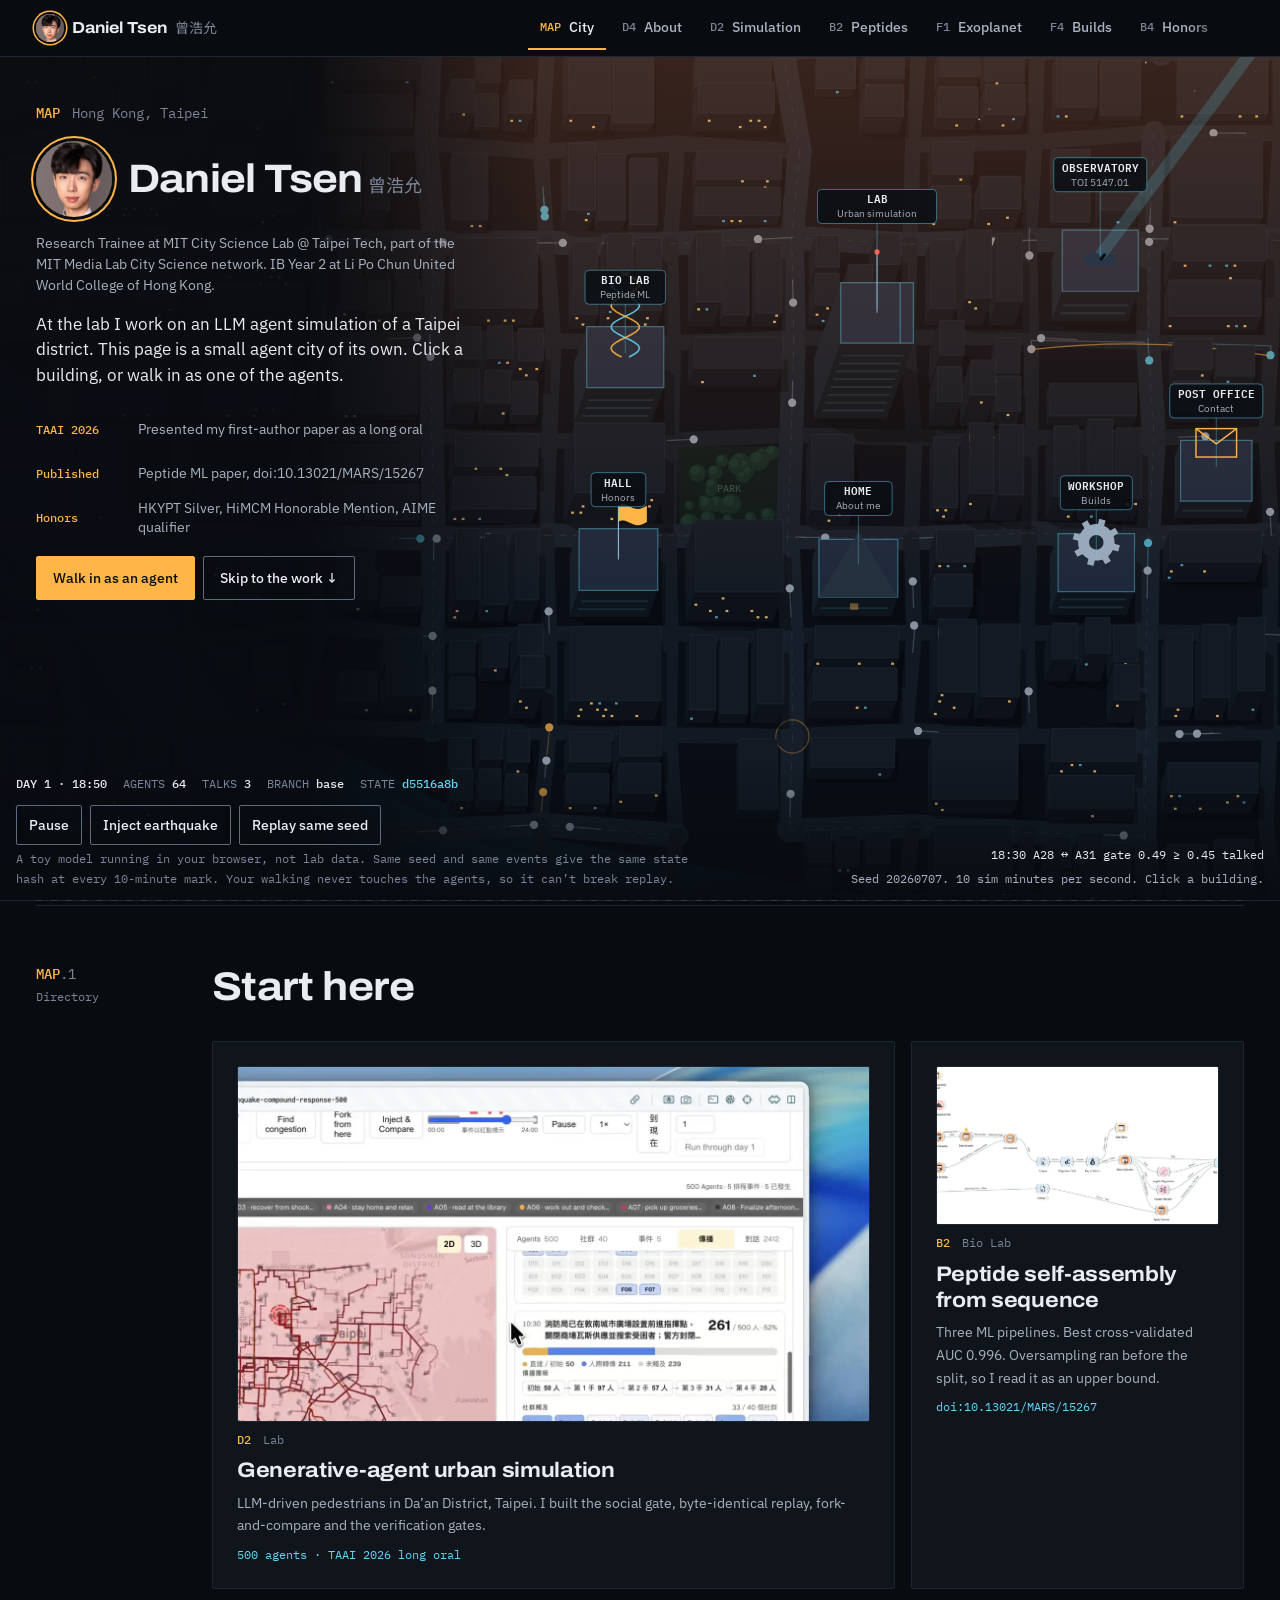
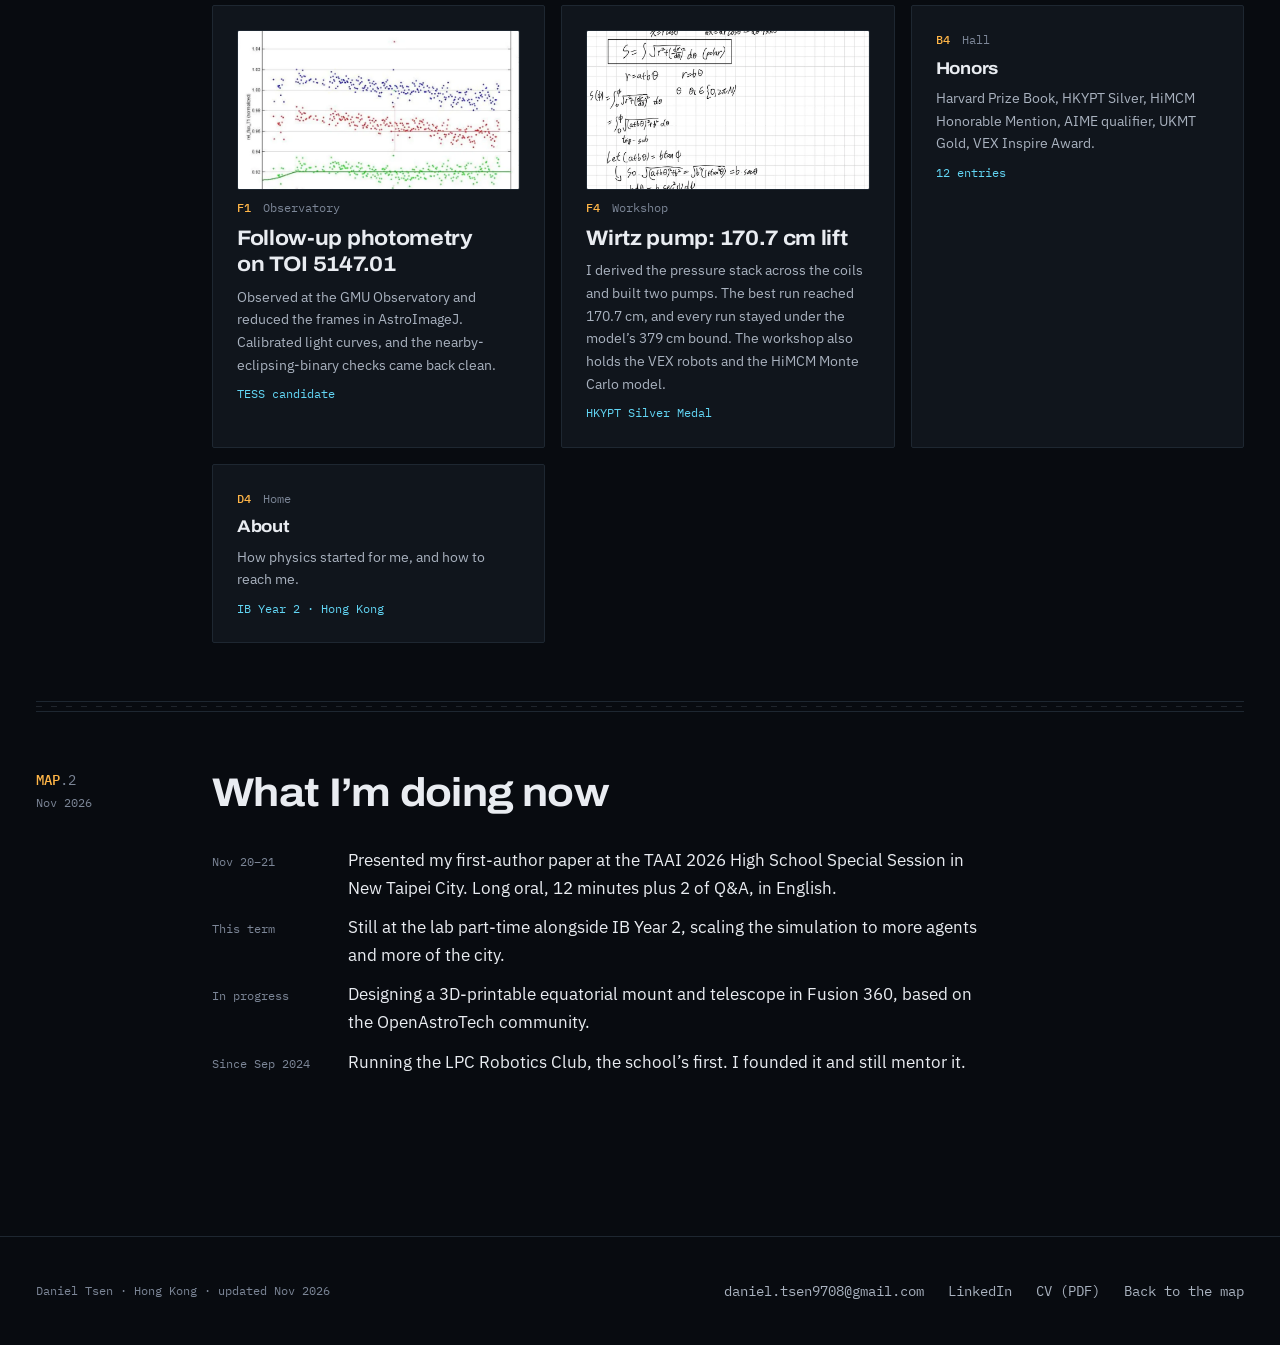
==== commit 659dc3b3: "Now list and exoplanet credit line" ====
--- a/index.html
+++ b/index.html
@@ -123,7 +123,7 @@
       <h2 id="now-h">What I’m doing now</h2>
       <ul class="now">
         <li><span>Nov 20–21</span><p>Presented my first-author paper at the TAAI 2026 High School Special Session in New Taipei City. Long oral, 12 minutes plus 2 of Q&amp;A, in English.</p></li>
-        <li><span>This term</span><p>Still at the lab part-time alongside IB Year 2, writing the midterm report due Nov 13.</p></li>
+        <li><span>This term</span><p>Still at the lab part-time alongside IB Year 2, scaling the simulation to more agents and more of the city.</p></li>
         <li><span>In progress</span><p>Designing a 3D-printable equatorial mount and telescope in Fusion 360, based on the OpenAstroTech community.</p></li>
         <li><span>Since Sep 2024</span><p>Running the LPC Robotics Club, the school’s first. I founded it and still mentor it.</p></li>
       </ul>
